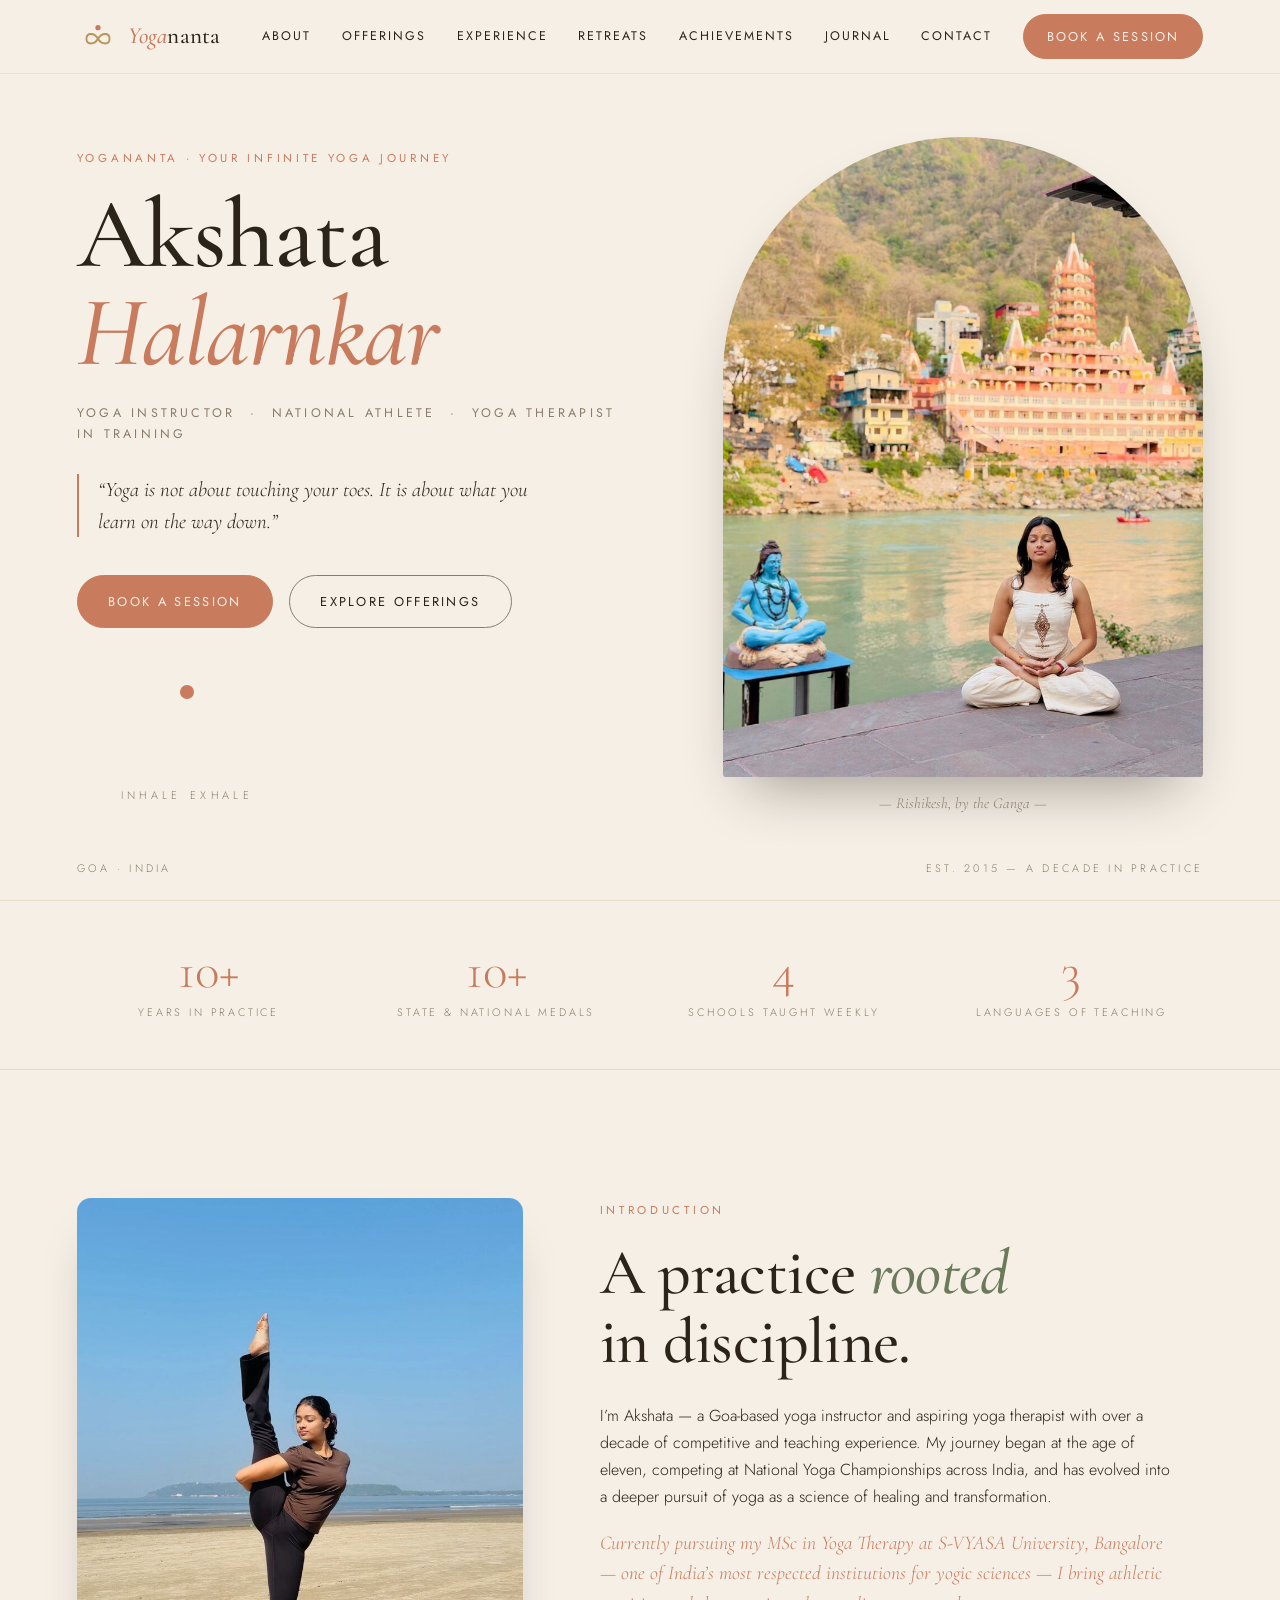
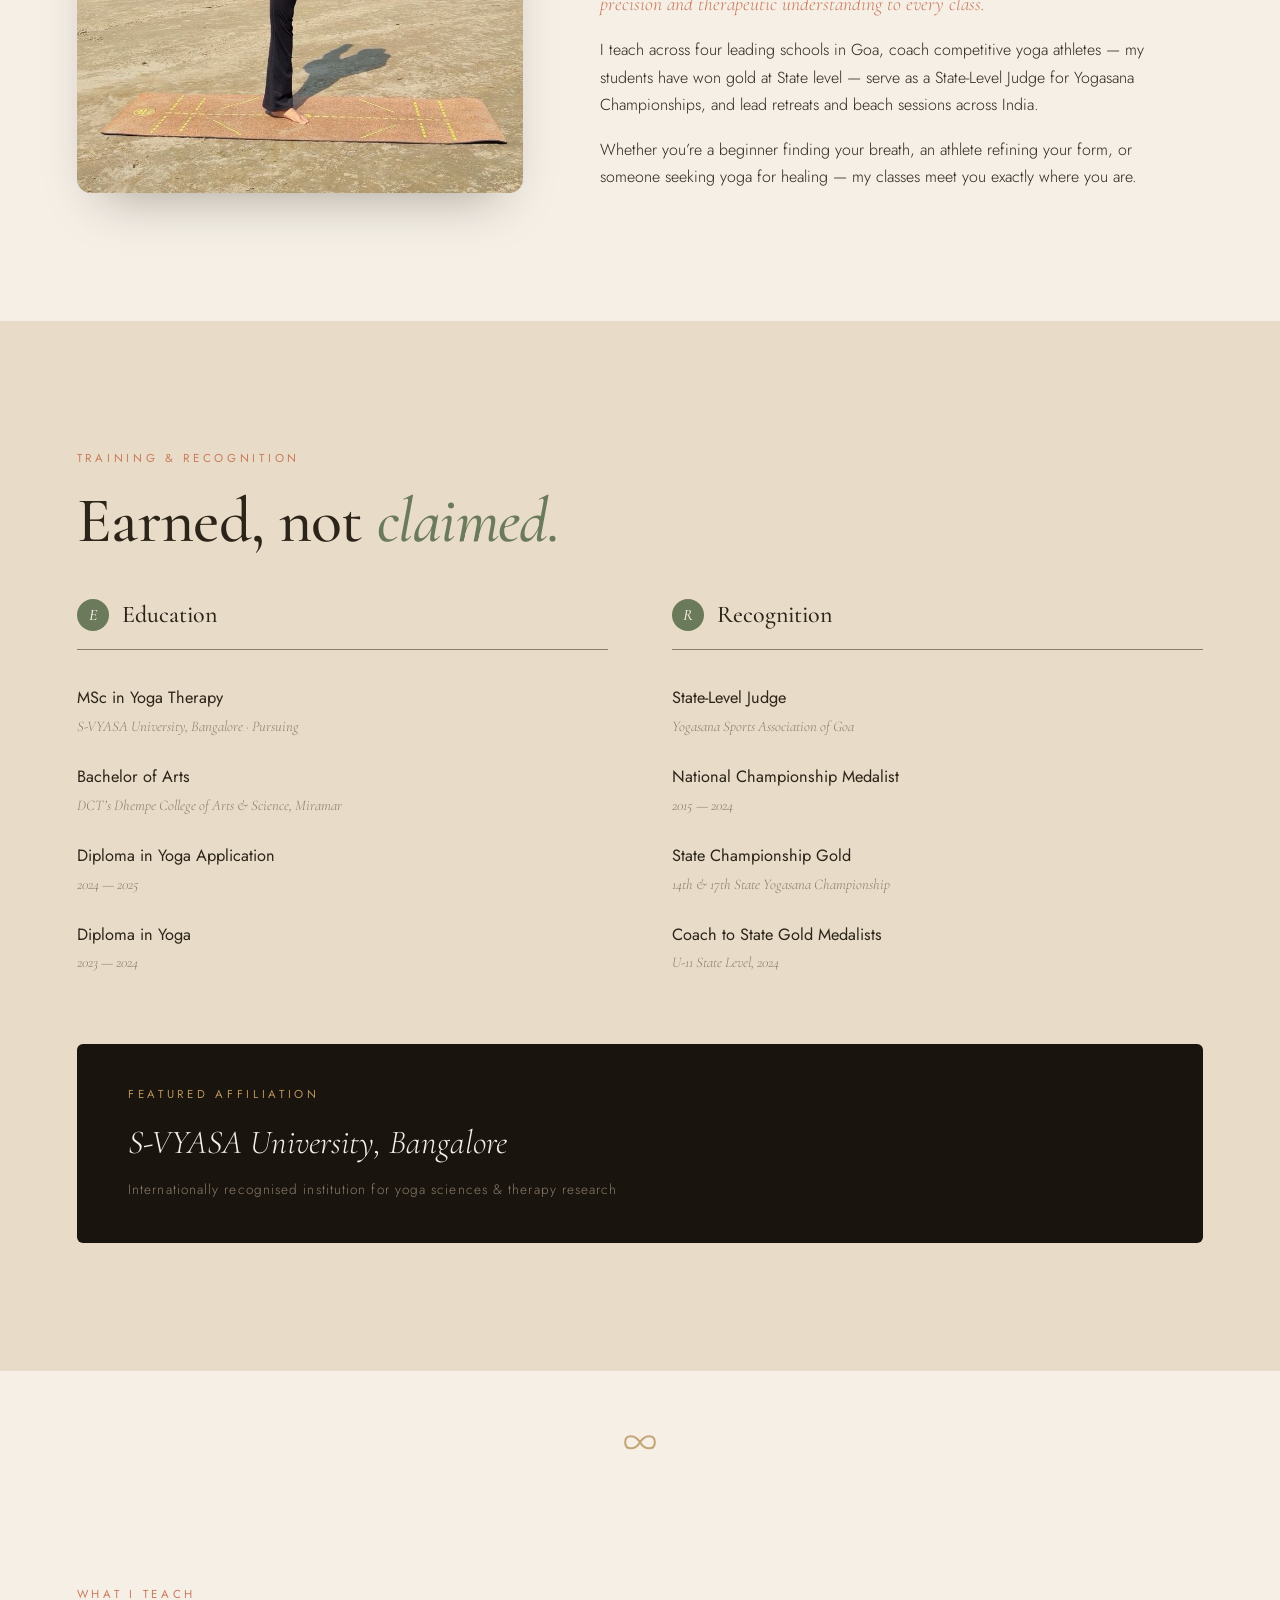
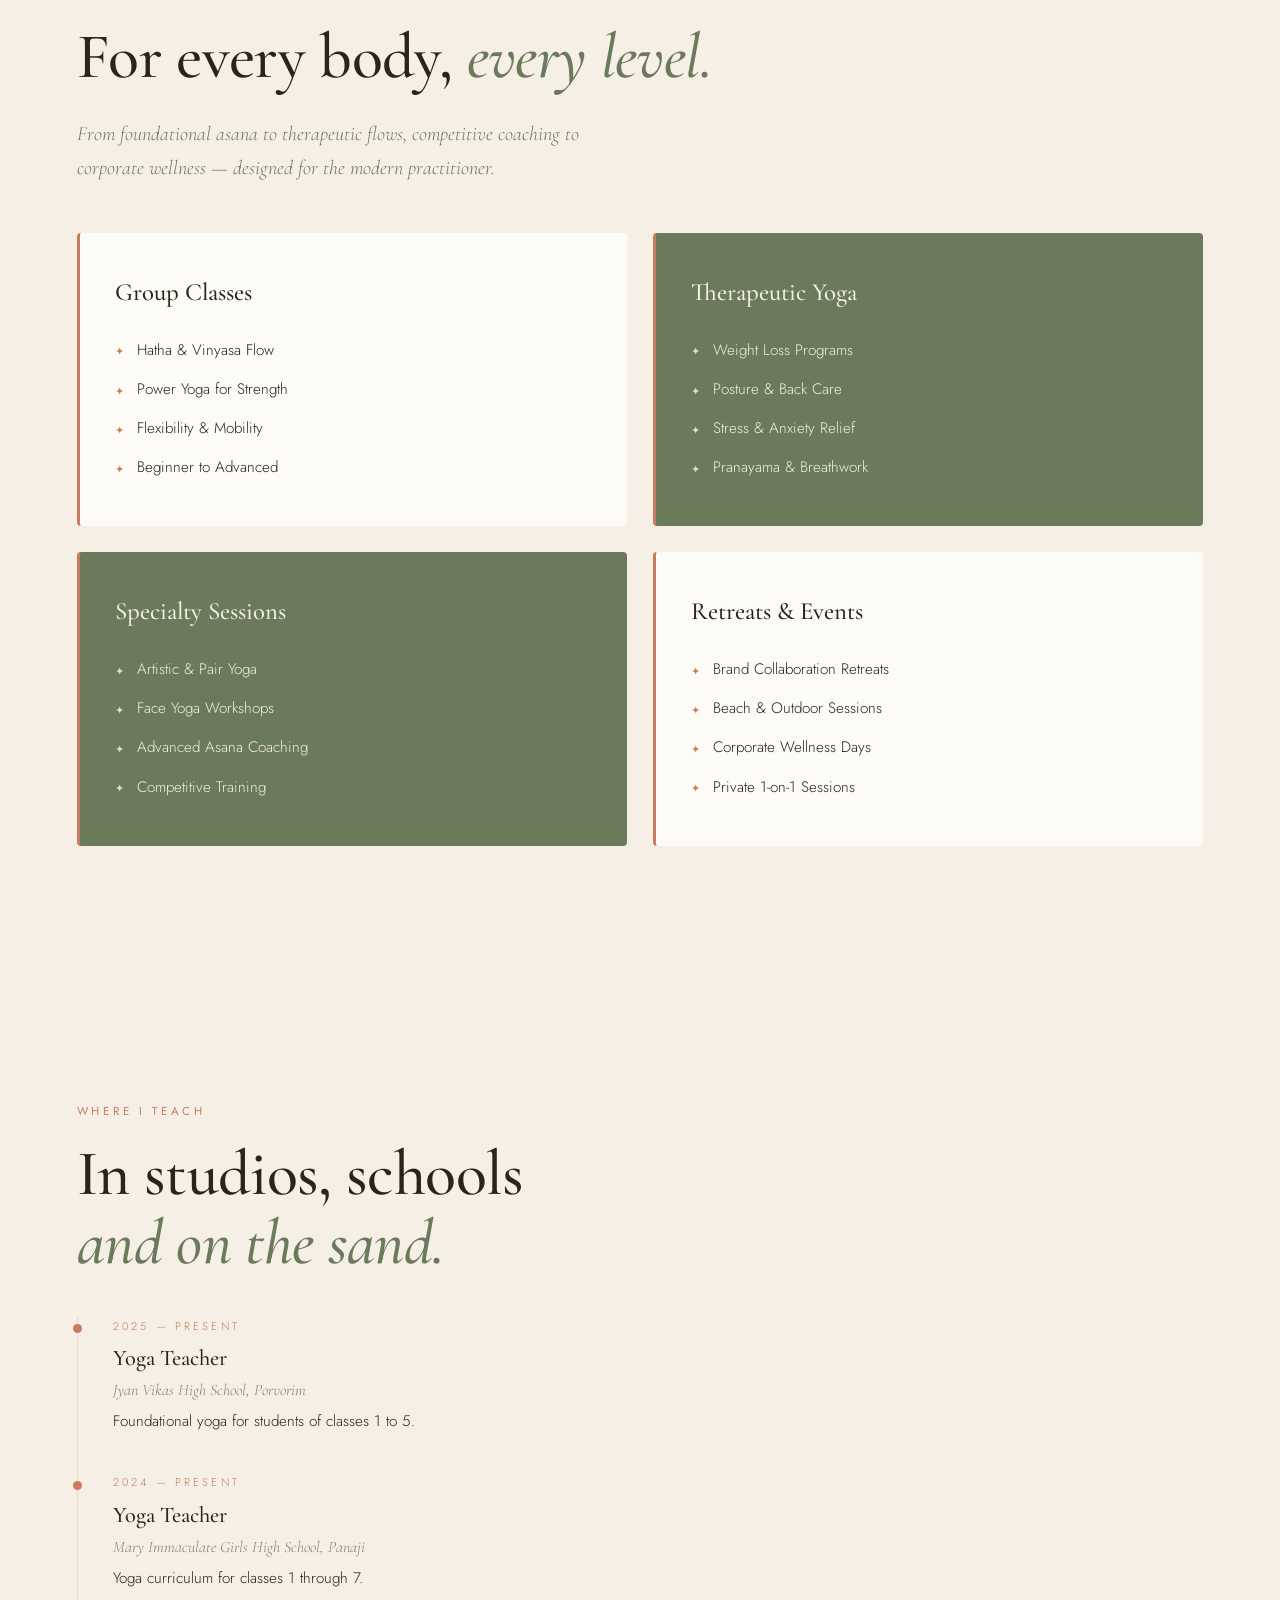
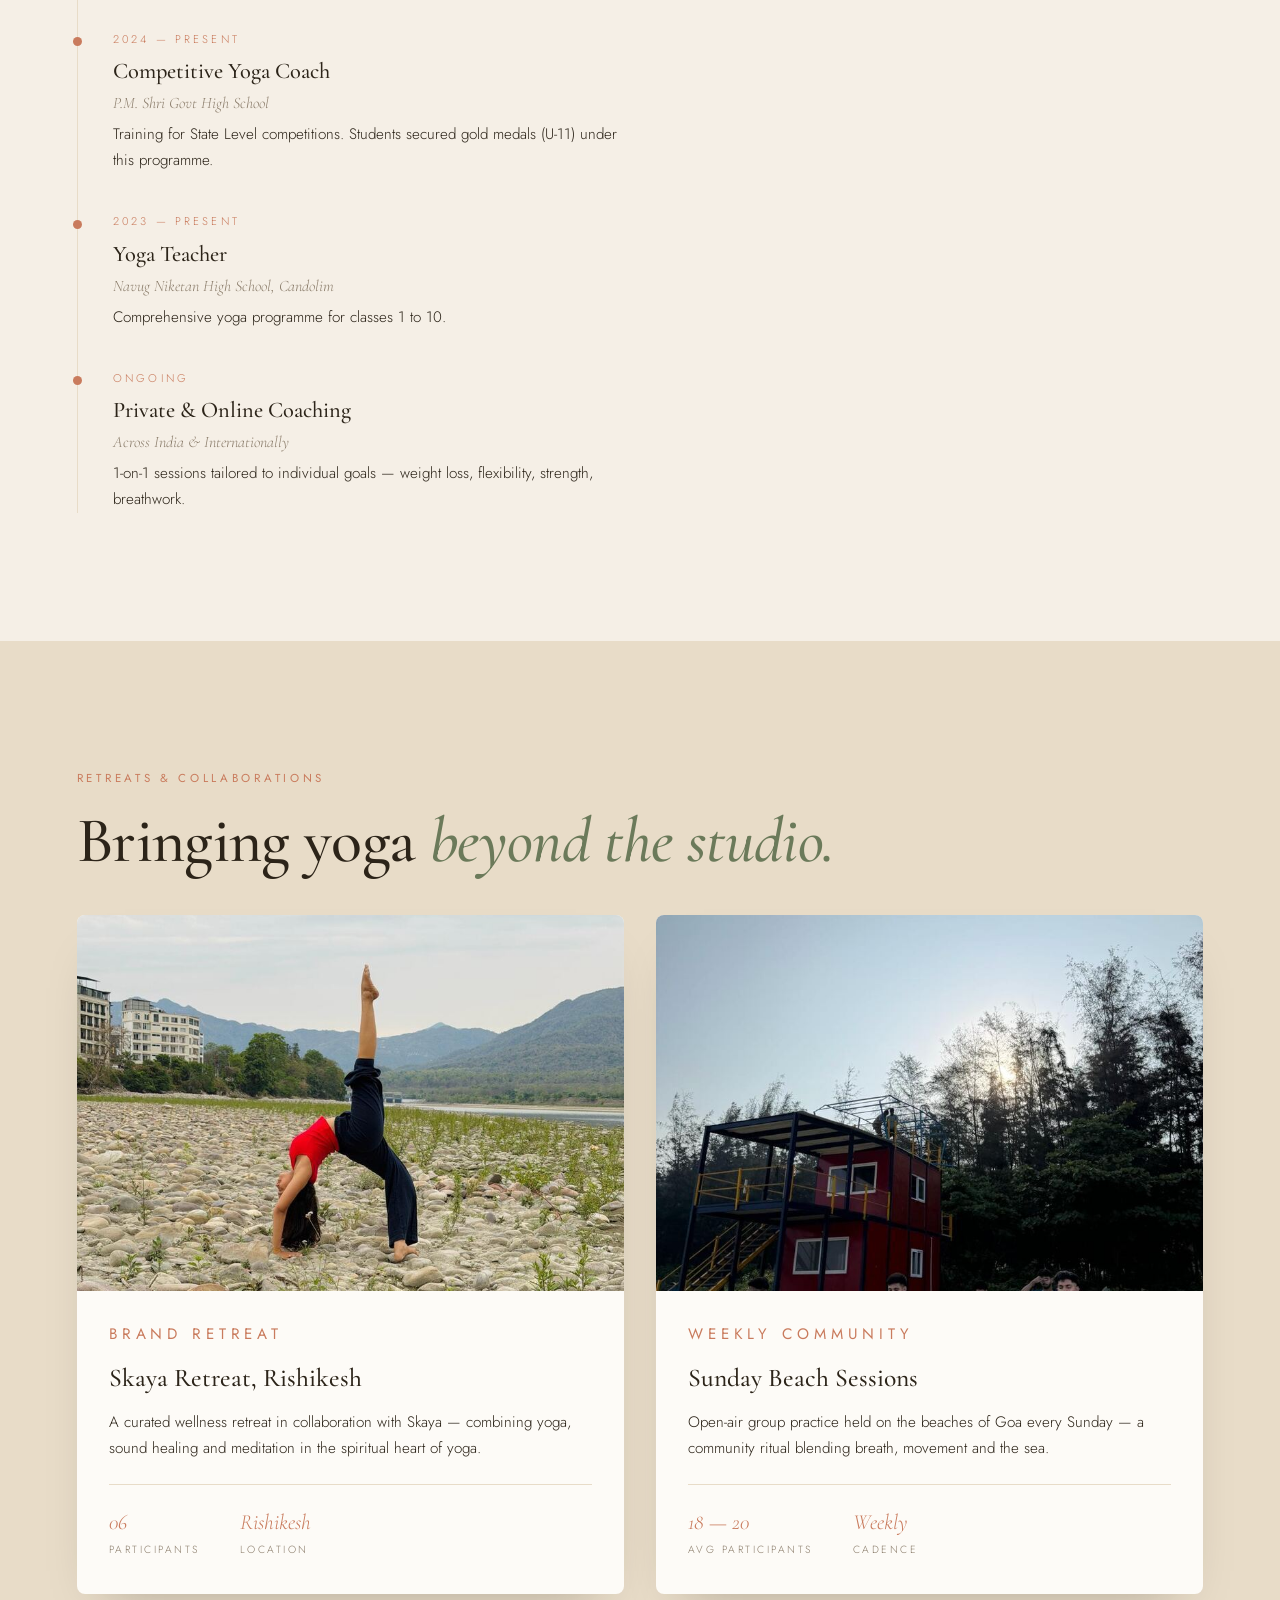
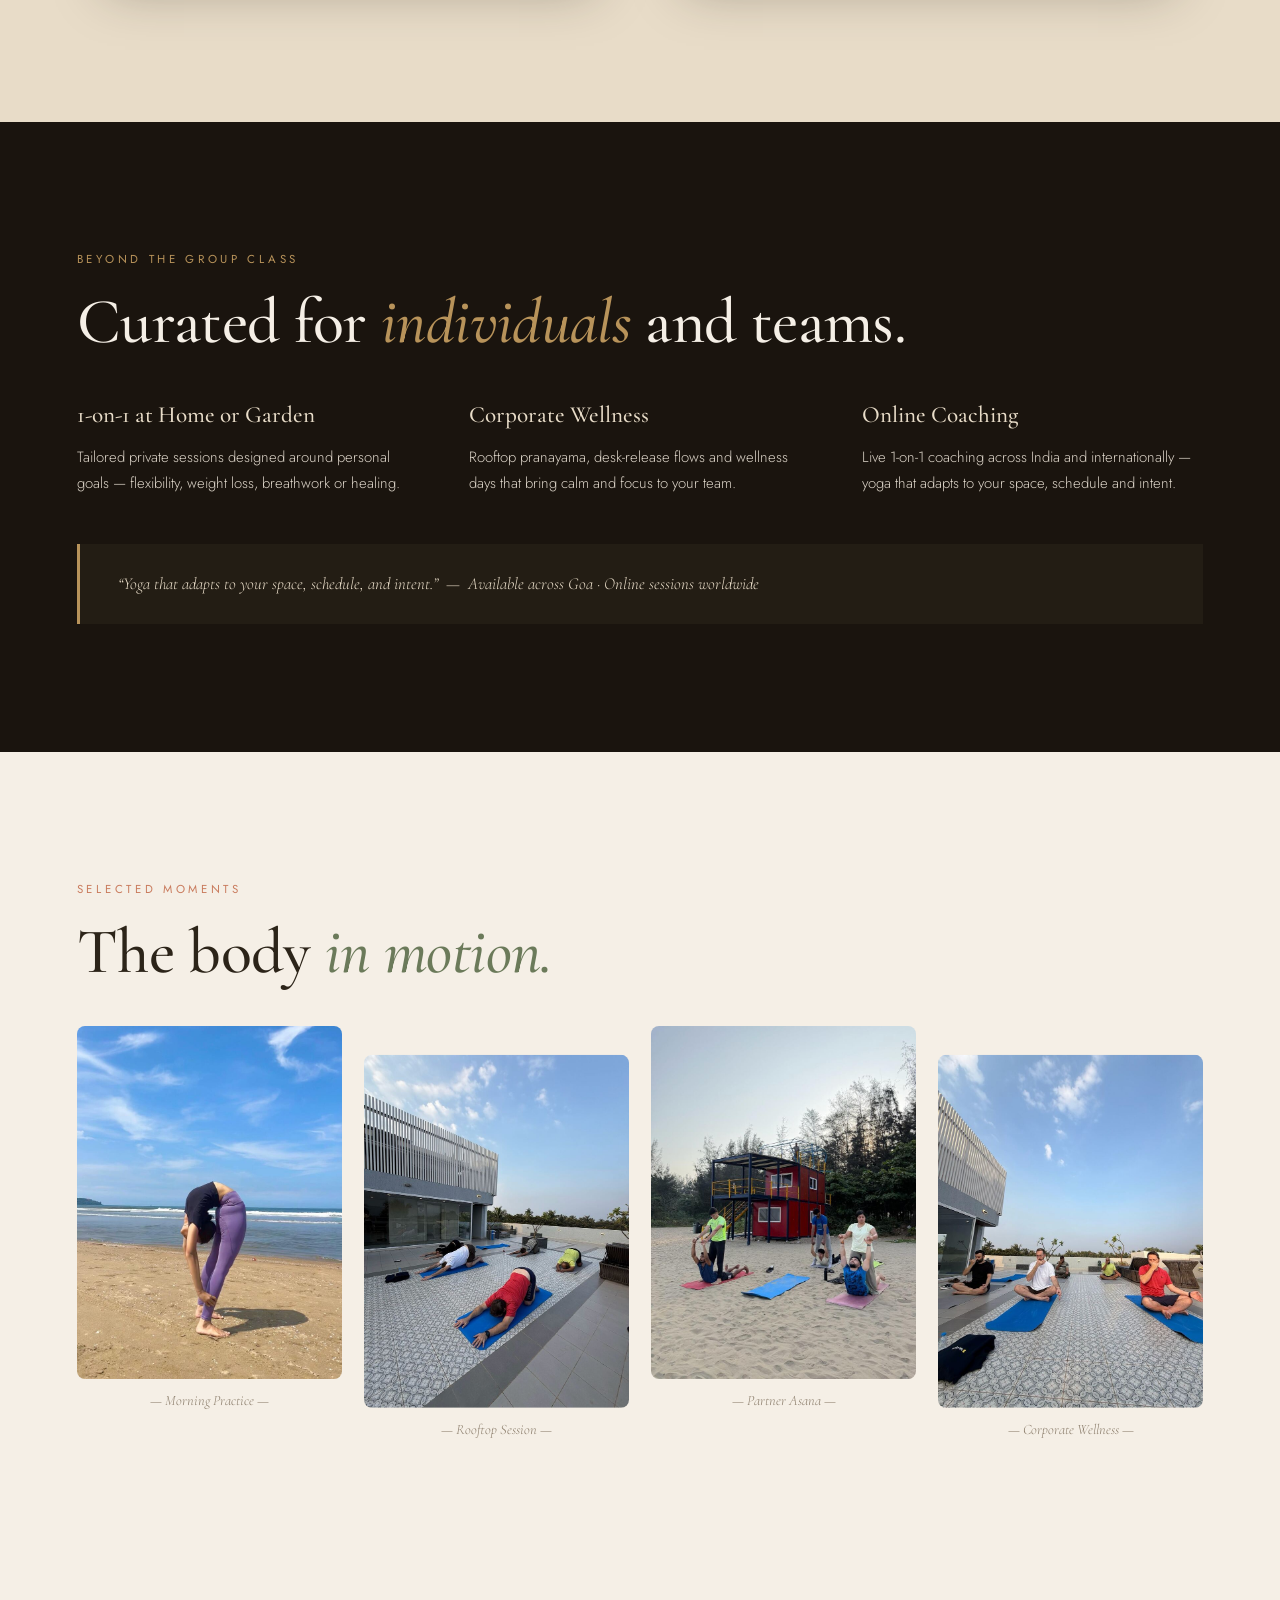
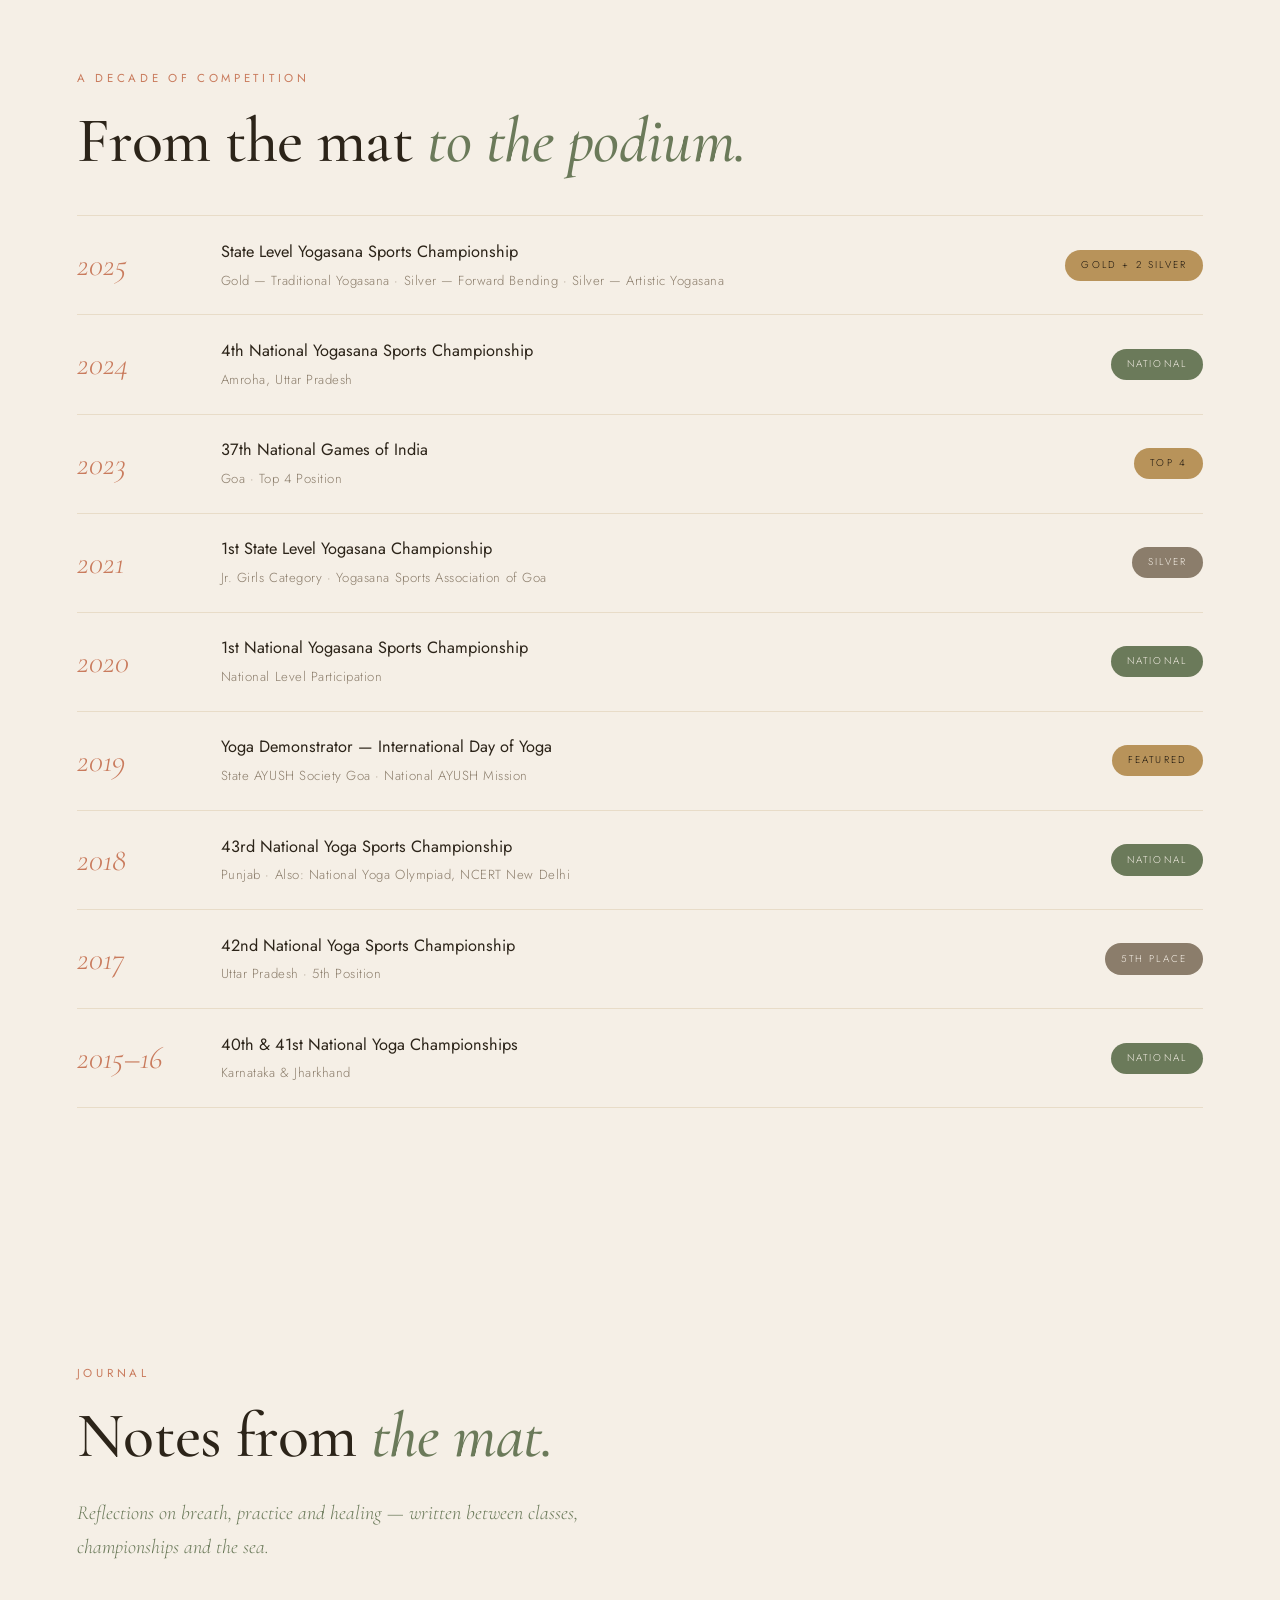
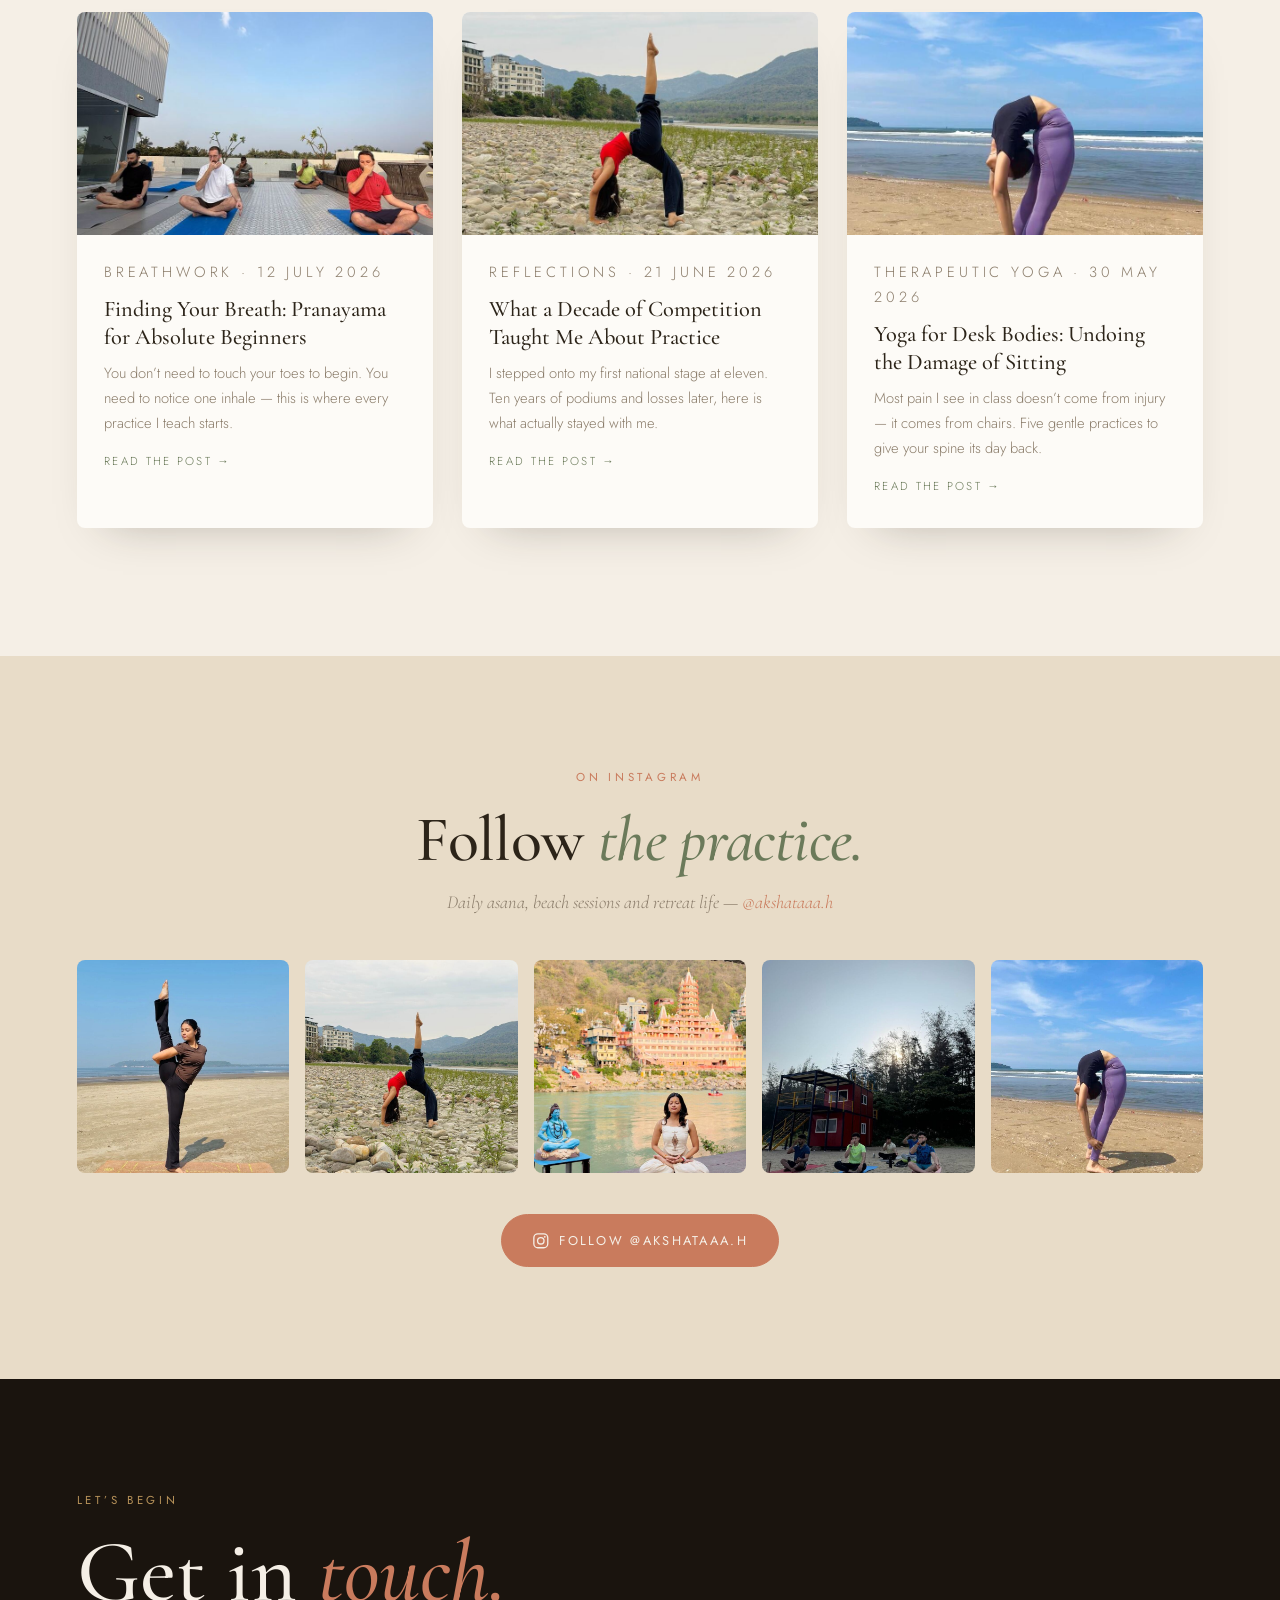
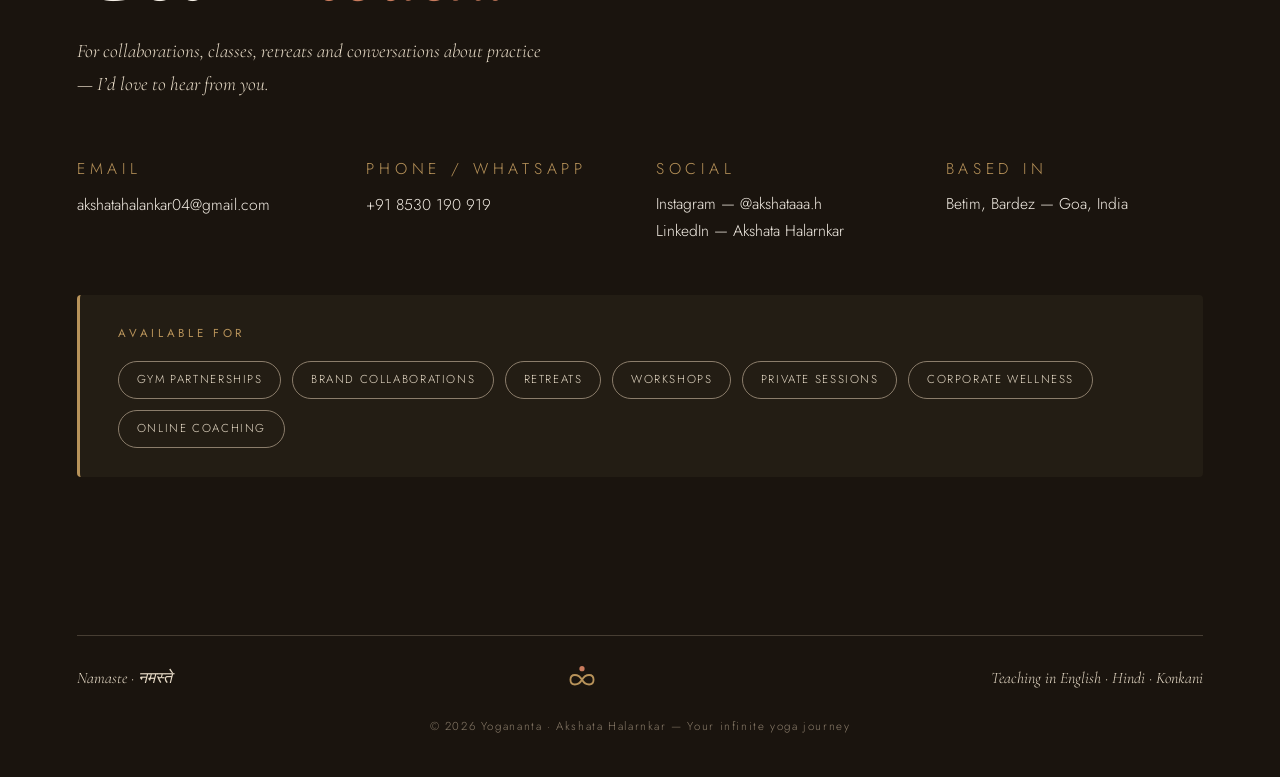
==== index.html @ 9f10f960 "Add Instagram follow section and LinkedIn link Photo-tile Instagram strip with follow CTA before the" ====
<!DOCTYPE html>
<html lang="en">
<head>
  <meta charset="UTF-8">
  <meta name="viewport" content="width=device-width, initial-scale=1.0">
  <title>Yogananta — Akshata Halarnkar · Yoga &amp; Wellness, Goa</title>
  <meta name="description" content="Yogananta — yoga & wellness with Akshata Halarnkar. Goa-based yoga instructor, national athlete and yoga therapist in training. Group classes, therapeutic yoga, retreats, private & corporate sessions.">
  <link rel="preconnect" href="https://fonts.googleapis.com">
  <link rel="preconnect" href="https://fonts.gstatic.com" crossorigin>
  <link href="https://fonts.googleapis.com/css2?family=Cormorant+Garamond:ital,wght@0,400;0,500;0,600;1,400;1,500;1,600&family=Jost:wght@200;300;400;500&display=swap" rel="stylesheet">
  <link rel="stylesheet" href="css/style.css?v=3">
  <link rel="icon" href="data:image/svg+xml,%3Csvg xmlns='http://www.w3.org/2000/svg' viewBox='0 0 80 52'%3E%3Ccircle cx='40' cy='9' r='5' fill='%23C97B5D'/%3E%3Cpath d='M40 30 C33 18 18 18 18 30 C18 42 33 42 40 30 C47 18 62 18 62 30 C62 42 47 42 40 30 Z' fill='none' stroke='%23B8935A' stroke-width='4'/%3E%3C/svg%3E">
</head>
<body>

  <!-- ═══════════ NAV ═══════════ -->
  <header class="nav" id="top">
    <a class="nav__logo" href="#top" aria-label="Yogananta home">
      <svg class="logo-mark" viewBox="0 0 80 52" aria-hidden="true">
        <circle cx="40" cy="9" r="5" fill="var(--terracotta)"/>
        <path d="M40 30 C33 18 18 18 18 30 C18 42 33 42 40 30 C47 18 62 18 62 30 C62 42 47 42 40 30 Z"
              fill="none" stroke="var(--gold)" stroke-width="3.5" stroke-linecap="round"/>
      </svg>
      <span class="nav__wordmark"><em>Yoga</em>nanta</span>
    </a>
    <nav class="nav__links" id="navLinks" aria-label="Primary">
      <a href="#about">About</a>
      <a href="#offerings">Offerings</a>
      <a href="#experience">Experience</a>
      <a href="#retreats">Retreats</a>
      <a href="#championships">Achievements</a>
      <a href="#journal">Journal</a>
      <a href="#contact">Contact</a>
      <a class="btn btn--solid nav__cta" href="https://wa.me/918530190919?text=Namaste%20Akshata%2C%20I%27d%20like%20to%20book%20a%20yoga%20session."
         target="_blank" rel="noopener">Book a session</a>
    </nav>
    <button class="nav__toggle" id="navToggle" aria-label="Open menu" aria-expanded="false" aria-controls="navLinks">
      <span></span><span></span>
    </button>
  </header>

  <main>

  <!-- ═══════════ HERO ═══════════ -->
  <section class="hero">
    <div class="hero__text">
      <p class="eyebrow">Yogananta · Your infinite yoga journey</p>
      <h1 class="hero__title">Akshata<br><em>Halarnkar</em></h1>
      <p class="hero__roles">Yoga Instructor &nbsp;·&nbsp; National Athlete &nbsp;·&nbsp; Yoga Therapist in Training</p>
      <blockquote class="hero__quote">
        “Yoga is not about touching your toes. It is about what you learn on the way down.”
      </blockquote>
      <div class="hero__actions">
        <a class="btn btn--solid" href="https://wa.me/918530190919?text=Namaste%20Akshata%2C%20I%27d%20like%20to%20book%20a%20yoga%20session." target="_blank" rel="noopener">Book a session</a>
        <a class="btn btn--ghost" href="#offerings">Explore offerings</a>
      </div>

      <div class="breath" aria-hidden="true">
        <svg class="breath__loop" viewBox="0 0 220 96">
          <circle cx="110" cy="16" r="7" fill="var(--terracotta)"/>
          <path class="breath__path" d="M110 58 C92 26 22 26 22 58 C22 90 92 90 110 58 C128 26 198 26 198 58 C198 90 128 90 110 58 Z"
                fill="none" stroke="var(--gold)" stroke-width="2.5" stroke-linecap="round"/>
        </svg>
        <p class="breath__cue"><span class="breath__in">inhale</span><span class="breath__out">exhale</span></p>
      </div>
    </div>

    <figure class="hero__figure">
      <img src="assets/hero-rishikesh.jpg" alt="Akshata meditating by the Ganga in Rishikesh" fetchpriority="high">
      <figcaption class="hero__caption">— Rishikesh, by the Ganga —</figcaption>
    </figure>

    <p class="hero__meta hero__meta--left">Goa · India</p>
    <p class="hero__meta hero__meta--right">Est. 2015 — a decade in practice</p>
  </section>

  <!-- ═══════════ STATS ═══════════ -->
  <section class="stats reveal">
    <div class="stat"><span class="stat__num">10+</span><span class="stat__label">Years in practice</span></div>
    <div class="stat"><span class="stat__num">10+</span><span class="stat__label">State &amp; national medals</span></div>
    <div class="stat"><span class="stat__num">4</span><span class="stat__label">Schools taught weekly</span></div>
    <div class="stat"><span class="stat__num">3</span><span class="stat__label">Languages of teaching</span></div>
  </section>

  <!-- ═══════════ ABOUT ═══════════ -->
  <section class="section about" id="about">
    <figure class="about__figure reveal">
      <img src="assets/akshata-athletic.jpg" alt="Akshata holding a standing split on the beach" loading="lazy">
    </figure>
    <div class="about__text">
      <p class="eyebrow reveal">Introduction</p>
      <h2 class="headline reveal">A practice <em>rooted</em><br>in discipline.</h2>
      <p class="reveal">I’m Akshata — a Goa-based yoga instructor and aspiring yoga therapist with over a decade of competitive and teaching experience. My journey began at the age of eleven, competing at National Yoga Championships across India, and has evolved into a deeper pursuit of yoga as a science of healing and transformation.</p>
      <p class="about__accent reveal">Currently pursuing my MSc in Yoga Therapy at S-VYASA University, Bangalore — one of India’s most respected institutions for yogic sciences — I bring athletic precision and therapeutic understanding to every class.</p>
      <p class="reveal">I teach across four leading schools in Goa, coach competitive yoga athletes — my students have won gold at State level — serve as a State-Level Judge for Yogasana Championships, and lead retreats and beach sessions across India.</p>
      <p class="reveal">Whether you’re a beginner finding your breath, an athlete refining your form, or someone seeking yoga for healing — my classes meet you exactly where you are.</p>
    </div>
  </section>

  <!-- ═══════════ CREDENTIALS ═══════════ -->
  <section class="section credentials" id="credentials">
    <p class="eyebrow reveal">Training &amp; recognition</p>
    <h2 class="headline reveal">Earned, not <em>claimed.</em></h2>
    <div class="credentials__cols">
      <div class="cred-col reveal">
        <h3 class="cred-col__title"><span class="cred-col__badge">E</span>Education</h3>
        <ul>
          <li><strong>MSc in Yoga Therapy</strong><span>S-VYASA University, Bangalore · Pursuing</span></li>
          <li><strong>Bachelor of Arts</strong><span>DCT’s Dhempe College of Arts &amp; Science, Miramar</span></li>
          <li><strong>Diploma in Yoga Application</strong><span>2024 — 2025</span></li>
          <li><strong>Diploma in Yoga</strong><span>2023 — 2024</span></li>
        </ul>
      </div>
      <div class="cred-col reveal">
        <h3 class="cred-col__title"><span class="cred-col__badge">R</span>Recognition</h3>
        <ul>
          <li><strong>State-Level Judge</strong><span>Yogasana Sports Association of Goa</span></li>
          <li><strong>National Championship Medalist</strong><span>2015 — 2024</span></li>
          <li><strong>State Championship Gold</strong><span>14th &amp; 17th State Yogasana Championship</span></li>
          <li><strong>Coach to State Gold Medalists</strong><span>U-11 State Level, 2024</span></li>
        </ul>
      </div>
    </div>
    <div class="affiliation reveal">
      <p class="eyebrow eyebrow--light">Featured affiliation</p>
      <p class="affiliation__name">S-VYASA University, Bangalore</p>
      <p class="affiliation__note">Internationally recognised institution for yoga sciences &amp; therapy research</p>
    </div>
  </section>

  <div class="divider" aria-hidden="true">
    <svg viewBox="0 0 80 52"><path d="M40 30 C33 18 18 18 18 30 C18 42 33 42 40 30 C47 18 62 18 62 30 C62 42 47 42 40 30 Z" fill="none" stroke="var(--gold)" stroke-width="3"/></svg>
  </div>

  <!-- ═══════════ OFFERINGS ═══════════ -->
  <section class="section offerings" id="offerings">
    <p class="eyebrow reveal">What I teach</p>
    <h2 class="headline reveal">For every body, <em>every level.</em></h2>
    <p class="section__lede reveal">From foundational asana to therapeutic flows, competitive coaching to corporate wellness — designed for the modern practitioner.</p>
    <div class="offerings__grid">
      <article class="offer-card reveal">
        <h3>Group Classes</h3>
        <ul>
          <li>Hatha &amp; Vinyasa Flow</li>
          <li>Power Yoga for Strength</li>
          <li>Flexibility &amp; Mobility</li>
          <li>Beginner to Advanced</li>
        </ul>
      </article>
      <article class="offer-card offer-card--moss reveal">
        <h3>Therapeutic Yoga</h3>
        <ul>
          <li>Weight Loss Programs</li>
          <li>Posture &amp; Back Care</li>
          <li>Stress &amp; Anxiety Relief</li>
          <li>Pranayama &amp; Breathwork</li>
        </ul>
      </article>
      <article class="offer-card offer-card--moss reveal">
        <h3>Specialty Sessions</h3>
        <ul>
          <li>Artistic &amp; Pair Yoga</li>
          <li>Face Yoga Workshops</li>
          <li>Advanced Asana Coaching</li>
          <li>Competitive Training</li>
        </ul>
      </article>
      <article class="offer-card reveal">
        <h3>Retreats &amp; Events</h3>
        <ul>
          <li>Brand Collaboration Retreats</li>
          <li>Beach &amp; Outdoor Sessions</li>
          <li>Corporate Wellness Days</li>
          <li>Private 1-on-1 Sessions</li>
        </ul>
      </article>
    </div>
  </section>

  <!-- ═══════════ EXPERIENCE ═══════════ -->
  <section class="section experience" id="experience">
    <p class="eyebrow reveal">Where I teach</p>
    <h2 class="headline reveal">In studios, schools<br><em>and on the sand.</em></h2>
    <ol class="timeline">
      <li class="timeline__item reveal">
        <p class="timeline__period">2025 — Present</p>
        <h3>Yoga Teacher</h3>
        <p class="timeline__place">Jyan Vikas High School, Porvorim</p>
        <p class="timeline__desc">Foundational yoga for students of classes 1 to 5.</p>
      </li>
      <li class="timeline__item reveal">
        <p class="timeline__period">2024 — Present</p>
        <h3>Yoga Teacher</h3>
        <p class="timeline__place">Mary Immaculate Girls High School, Panaji</p>
        <p class="timeline__desc">Yoga curriculum for classes 1 through 7.</p>
      </li>
      <li class="timeline__item reveal">
        <p class="timeline__period">2024 — Present</p>
        <h3>Competitive Yoga Coach</h3>
        <p class="timeline__place">P.M. Shri Govt High School</p>
        <p class="timeline__desc">Training for State Level competitions. Students secured gold medals (U-11) under this programme.</p>
      </li>
      <li class="timeline__item reveal">
        <p class="timeline__period">2023 — Present</p>
        <h3>Yoga Teacher</h3>
        <p class="timeline__place">Navug Niketan High School, Candolim</p>
        <p class="timeline__desc">Comprehensive yoga programme for classes 1 to 10.</p>
      </li>
      <li class="timeline__item reveal">
        <p class="timeline__period">Ongoing</p>
        <h3>Private &amp; Online Coaching</h3>
        <p class="timeline__place">Across India &amp; Internationally</p>
        <p class="timeline__desc">1-on-1 sessions tailored to individual goals — weight loss, flexibility, strength, breathwork.</p>
      </li>
    </ol>
  </section>

  <!-- ═══════════ RETREATS / SIGNATURE WORK ═══════════ -->
  <section class="section retreats" id="retreats">
    <p class="eyebrow reveal">Retreats &amp; collaborations</p>
    <h2 class="headline reveal">Bringing yoga <em>beyond the studio.</em></h2>
    <div class="retreats__grid">
      <article class="retreat-card reveal">
        <figure><img src="assets/wheel-pose.jpg" alt="Wheel pose on the banks of the Ganga, Rishikesh" loading="lazy"></figure>
        <div class="retreat-card__body">
          <p class="eyebrow">Brand retreat</p>
          <h3>Skaya Retreat, Rishikesh</h3>
          <p>A curated wellness retreat in collaboration with Skaya — combining yoga, sound healing and meditation in the spiritual heart of yoga.</p>
          <dl class="retreat-card__stats">
            <div><dt>06</dt><dd>Participants</dd></div>
            <div><dt>Rishikesh</dt><dd>Location</dd></div>
          </dl>
        </div>
      </article>
      <article class="retreat-card reveal">
        <figure><img src="assets/beach-session.jpg" alt="Sunday beach pranayama session in Goa" loading="lazy"></figure>
        <div class="retreat-card__body">
          <p class="eyebrow">Weekly community</p>
          <h3>Sunday Beach Sessions</h3>
          <p>Open-air group practice held on the beaches of Goa every Sunday — a community ritual blending breath, movement and the sea.</p>
          <dl class="retreat-card__stats">
            <div><dt>18 — 20</dt><dd>Avg participants</dd></div>
            <div><dt>Weekly</dt><dd>Cadence</dd></div>
          </dl>
        </div>
      </article>
    </div>
  </section>

  <!-- ═══════════ PRIVATE & CORPORATE ═══════════ -->
  <section class="section private">
    <p class="eyebrow eyebrow--light reveal">Beyond the group class</p>
    <h2 class="headline headline--light reveal">Curated for <em>individuals</em> and teams.</h2>
    <div class="private__grid">
      <div class="private__item reveal">
        <h3>1-on-1 at Home or Garden</h3>
        <p>Tailored private sessions designed around personal goals — flexibility, weight loss, breathwork or healing.</p>
      </div>
      <div class="private__item reveal">
        <h3>Corporate Wellness</h3>
        <p>Rooftop pranayama, desk-release flows and wellness days that bring calm and focus to your team.</p>
      </div>
      <div class="private__item reveal">
        <h3>Online Coaching</h3>
        <p>Live 1-on-1 coaching across India and internationally — yoga that adapts to your space, schedule and intent.</p>
      </div>
    </div>
    <p class="private__note reveal">“Yoga that adapts to your space, schedule, and intent.” &nbsp;—&nbsp; Available across Goa · Online sessions worldwide</p>
  </section>

  <!-- ═══════════ GALLERY ═══════════ -->
  <section class="section gallery" id="gallery">
    <p class="eyebrow reveal">Selected moments</p>
    <h2 class="headline reveal">The body <em>in motion.</em></h2>
    <div class="gallery__grid">
      <figure class="reveal"><img src="assets/forward-fold.jpg" alt="Standing forward fold on the beach" loading="lazy"><figcaption>— Morning Practice —</figcaption></figure>
      <figure class="reveal"><img src="assets/rooftop-restore.jpg" alt="Restorative child's pose during a rooftop session" loading="lazy"><figcaption>— Rooftop Session —</figcaption></figure>
      <figure class="reveal"><img src="assets/beach-partner.jpg" alt="Partner asana practice on the beach" loading="lazy"><figcaption>— Partner Asana —</figcaption></figure>
      <figure class="reveal"><img src="assets/rooftop-pranayama.jpg" alt="Group pranayama on a rooftop" loading="lazy"><figcaption>— Corporate Wellness —</figcaption></figure>
    </div>
  </section>

  <!-- ═══════════ CHAMPIONSHIPS ═══════════ -->
  <section class="section championships" id="championships">
    <p class="eyebrow reveal">A decade of competition</p>
    <h2 class="headline reveal">From the mat <em>to the podium.</em></h2>
    <ol class="ledger">
      <li class="ledger__row reveal">
        <span class="ledger__year">2025</span>
        <span class="ledger__event"><strong>State Level Yogasana Sports Championship</strong><span>Gold — Traditional Yogasana · Silver — Forward Bending · Silver — Artistic Yogasana</span></span>
        <span class="chip chip--gold">Gold + 2 Silver</span>
      </li>
      <li class="ledger__row reveal">
        <span class="ledger__year">2024</span>
        <span class="ledger__event"><strong>4th National Yogasana Sports Championship</strong><span>Amroha, Uttar Pradesh</span></span>
        <span class="chip">National</span>
      </li>
      <li class="ledger__row reveal">
        <span class="ledger__year">2023</span>
        <span class="ledger__event"><strong>37th National Games of India</strong><span>Goa · Top 4 Position</span></span>
        <span class="chip chip--gold">Top 4</span>
      </li>
      <li class="ledger__row reveal">
        <span class="ledger__year">2021</span>
        <span class="ledger__event"><strong>1st State Level Yogasana Championship</strong><span>Jr. Girls Category · Yogasana Sports Association of Goa</span></span>
        <span class="chip chip--silver">Silver</span>
      </li>
      <li class="ledger__row reveal">
        <span class="ledger__year">2020</span>
        <span class="ledger__event"><strong>1st National Yogasana Sports Championship</strong><span>National Level Participation</span></span>
        <span class="chip">National</span>
      </li>
      <li class="ledger__row reveal">
        <span class="ledger__year">2019</span>
        <span class="ledger__event"><strong>Yoga Demonstrator — International Day of Yoga</strong><span>State AYUSH Society Goa · National AYUSH Mission</span></span>
        <span class="chip chip--gold">Featured</span>
      </li>
      <li class="ledger__row reveal">
        <span class="ledger__year">2018</span>
        <span class="ledger__event"><strong>43rd National Yoga Sports Championship</strong><span>Punjab · Also: National Yoga Olympiad, NCERT New Delhi</span></span>
        <span class="chip">National</span>
      </li>
      <li class="ledger__row reveal">
        <span class="ledger__year">2017</span>
        <span class="ledger__event"><strong>42nd National Yoga Sports Championship</strong><span>Uttar Pradesh · 5th Position</span></span>
        <span class="chip chip--silver">5th Place</span>
      </li>
      <li class="ledger__row reveal">
        <span class="ledger__year">2015–16</span>
        <span class="ledger__event"><strong>40th &amp; 41st National Yoga Championships</strong><span>Karnataka &amp; Jharkhand</span></span>
        <span class="chip">National</span>
      </li>
    </ol>
  </section>

  <!-- ═══════════ JOURNAL ═══════════ -->
  <section class="section journal" id="journal">
    <p class="eyebrow reveal">Journal</p>
    <h2 class="headline reveal">Notes from <em>the mat.</em></h2>
    <p class="section__lede reveal">Reflections on breath, practice and healing — written between classes, championships and the sea.</p>
    <div class="journal__grid">
      <a class="post-card reveal" href="blog/finding-your-breath.html">
        <figure><img src="assets/rooftop-pranayama.jpg" alt="Group pranayama practice on a rooftop" loading="lazy"></figure>
        <div class="post-card__body">
          <p class="post-card__meta">Breathwork · 12 July 2026</p>
          <h3>Finding Your Breath: Pranayama for Absolute Beginners</h3>
          <p>You don’t need to touch your toes to begin. You need to notice one inhale — this is where every practice I teach starts.</p>
          <span class="post-card__more">Read the post →</span>
        </div>
      </a>
      <a class="post-card reveal" href="blog/decade-of-competition.html">
        <figure><img src="assets/wheel-pose.jpg" alt="Wheel pose on the banks of the Ganga" loading="lazy"></figure>
        <div class="post-card__body">
          <p class="post-card__meta">Reflections · 21 June 2026</p>
          <h3>What a Decade of Competition Taught Me About Practice</h3>
          <p>I stepped onto my first national stage at eleven. Ten years of podiums and losses later, here is what actually stayed with me.</p>
          <span class="post-card__more">Read the post →</span>
        </div>
      </a>
      <a class="post-card reveal" href="blog/yoga-for-desk-bodies.html">
        <figure><img src="assets/forward-fold.jpg" alt="Standing forward fold on the beach" loading="lazy"></figure>
        <div class="post-card__body">
          <p class="post-card__meta">Therapeutic Yoga · 30 May 2026</p>
          <h3>Yoga for Desk Bodies: Undoing the Damage of Sitting</h3>
          <p>Most pain I see in class doesn’t come from injury — it comes from chairs. Five gentle practices to give your spine its day back.</p>
          <span class="post-card__more">Read the post →</span>
        </div>
      </a>
    </div>
  </section>

  <!-- ═══════════ INSTAGRAM ═══════════ -->
  <section class="insta" id="instagram">
    <div class="insta__head reveal">
      <p class="eyebrow">On Instagram</p>
      <h2 class="headline">Follow <em>the practice.</em></h2>
      <p class="insta__handle-line">Daily asana, beach sessions and retreat life —
        <a href="https://www.instagram.com/akshataaa.h/" target="_blank" rel="noopener">@akshataaa.h</a>
      </p>
    </div>
    <div class="insta__grid reveal">
      <a href="https://www.instagram.com/akshataaa.h/" target="_blank" rel="noopener" aria-label="Akshata on Instagram"><img src="assets/akshata-athletic.jpg" alt="Standing split on the beach" loading="lazy"></a>
      <a href="https://www.instagram.com/akshataaa.h/" target="_blank" rel="noopener" aria-label="Akshata on Instagram"><img src="assets/wheel-pose.jpg" alt="Wheel pose by the Ganga" loading="lazy"></a>
      <a href="https://www.instagram.com/akshataaa.h/" target="_blank" rel="noopener" aria-label="Akshata on Instagram"><img src="assets/hero-rishikesh.jpg" alt="Meditation in Rishikesh" loading="lazy"></a>
      <a href="https://www.instagram.com/akshataaa.h/" target="_blank" rel="noopener" aria-label="Akshata on Instagram"><img src="assets/beach-session.jpg" alt="Sunday beach session in Goa" loading="lazy"></a>
      <a href="https://www.instagram.com/akshataaa.h/" target="_blank" rel="noopener" aria-label="Akshata on Instagram"><img src="assets/forward-fold.jpg" alt="Forward fold on the beach" loading="lazy"></a>
    </div>
    <div class="insta__cta reveal">
      <a class="btn btn--solid" href="https://www.instagram.com/akshataaa.h/" target="_blank" rel="noopener">
        <svg class="insta__icon" viewBox="0 0 24 24" aria-hidden="true"><rect x="2.5" y="2.5" width="19" height="19" rx="5.5" fill="none" stroke="currentColor" stroke-width="1.8"/><circle cx="12" cy="12" r="4.4" fill="none" stroke="currentColor" stroke-width="1.8"/><circle cx="17.4" cy="6.6" r="1.3" fill="currentColor"/></svg>
        Follow @akshataaa.h
      </a>
    </div>
  </section>

  <!-- ═══════════ CONTACT ═══════════ -->
  <footer class="contact" id="contact">
    <p class="eyebrow eyebrow--light reveal">Let’s begin</p>
    <h2 class="contact__title reveal">Get in <em>touch.</em></h2>
    <p class="contact__lede reveal">For collaborations, classes, retreats and conversations about practice — I’d love to hear from you.</p>

    <div class="contact__grid reveal">
      <div>
        <p class="contact__label">Email</p>
        <a href="mailto:akshatahalankar04@gmail.com">akshatahalankar04@gmail.com</a>
      </div>
      <div>
        <p class="contact__label">Phone / WhatsApp</p>
        <a href="https://wa.me/918530190919" target="_blank" rel="noopener">+91 8530 190 919</a>
      </div>
      <div>
        <p class="contact__label">Social</p>
        <p><a href="https://www.instagram.com/akshataaa.h/" target="_blank" rel="noopener">Instagram — @akshataaa.h</a></p>
        <p><a href="https://www.linkedin.com/in/akshata-halarnkar-1804bb400/" target="_blank" rel="noopener">LinkedIn — Akshata Halarnkar</a></p>
      </div>
      <div>
        <p class="contact__label">Based in</p>
        <p>Betim, Bardez — Goa, India</p>
      </div>
    </div>

    <div class="contact__available reveal">
      <p class="eyebrow eyebrow--light">Available for</p>
      <ul class="chips">
        <li>Gym Partnerships</li><li>Brand Collaborations</li><li>Retreats</li><li>Workshops</li>
        <li>Private Sessions</li><li>Corporate Wellness</li><li>Online Coaching</li>
      </ul>
    </div>

    <a class="btn btn--solid contact__cta reveal" href="https://wa.me/918530190919?text=Namaste%20Akshata%2C%20I%27d%20like%20to%20book%20a%20yoga%20session." target="_blank" rel="noopener">Message on WhatsApp</a>

    <div class="contact__foot">
      <p><em>Namaste</em> · नमस्ते</p>
      <svg class="logo-mark" viewBox="0 0 80 52" aria-hidden="true">
        <circle cx="40" cy="9" r="5" fill="var(--terracotta)"/>
        <path d="M40 30 C33 18 18 18 18 30 C18 42 33 42 40 30 C47 18 62 18 62 30 C62 42 47 42 40 30 Z" fill="none" stroke="var(--gold)" stroke-width="3.5"/>
      </svg>
      <p>Teaching in English · Hindi · Konkani</p>
    </div>
    <p class="contact__copyright">© 2026 Yogananta · Akshata Halarnkar — Your infinite yoga journey</p>
  </footer>

  </main>

  <script src="js/main.js"></script>
</body>
</html>
---- css/style.css ----
/* ═══════════════════════════════════════════════════════════
   YOGANANTA — brand tokens (from Yogananta Logo Sheet, 2026)
   ═══════════════════════════════════════════════════════════ */
:root {
  --terracotta: #C97B5D;
  --gold:       #B8935A;
  --moss:       #6B7A5A;
  --deep-ink:   #1A140E;
  --ink:        #2C2419;
  --cream:      #F5EFE6;
  --sand:       #E8DCC8;
  --warm-grey:  #8B7D6B;

  --font-display: "Cormorant Garamond", Georgia, serif;
  --font-body:    "Jost", "Helvetica Neue", sans-serif;

  --pad-x: clamp(1.25rem, 6vw, 6rem);
  --breath: 9s; /* one inhale–exhale cycle */
}

* { margin: 0; padding: 0; box-sizing: border-box; }

html { scroll-behavior: smooth; }

body {
  font-family: var(--font-body);
  font-weight: 300;
  color: var(--ink);
  background: var(--cream);
  line-height: 1.7;
  -webkit-font-smoothing: antialiased;
}

img { max-width: 100%; display: block; }

a { color: inherit; }

:focus-visible { outline: 2px solid var(--terracotta); outline-offset: 3px; }

/* ── shared type ─────────────────────────────────────────── */
.eyebrow {
  font-size: 0.72rem;
  font-weight: 400;
  letter-spacing: 0.32em;
  text-transform: uppercase;
  color: var(--terracotta);
  margin-bottom: 1.1rem;
}
.eyebrow--light { color: var(--gold); }

.headline {
  font-family: var(--font-display);
  font-weight: 500;
  font-size: clamp(2.4rem, 5.4vw, 4rem);
  line-height: 1.08;
  letter-spacing: -0.01em;
  margin-bottom: 1.6rem;
}
.headline em { font-style: italic; color: var(--moss); }
.headline--light { color: var(--cream); }
.headline--light em { color: var(--gold); }

.section {
  padding: clamp(4.5rem, 10vw, 8rem) var(--pad-x);
}
.section__lede {
  font-family: var(--font-display);
  font-style: italic;
  font-size: 1.25rem;
  color: var(--moss);
  max-width: 34rem;
  margin-bottom: 3rem;
}

/* ── buttons ─────────────────────────────────────────────── */
.btn {
  display: inline-block;
  font-family: var(--font-body);
  font-size: 0.8rem;
  font-weight: 400;
  letter-spacing: 0.18em;
  text-transform: uppercase;
  text-decoration: none;
  padding: 0.9rem 1.9rem;
  border-radius: 999px;
  transition: background 0.25s ease, color 0.25s ease, border-color 0.25s ease;
}
.btn--solid {
  background: var(--terracotta);
  color: var(--cream);
  border: 1px solid var(--terracotta);
}
.btn--solid:hover { background: #b3684c; border-color: #b3684c; }
.btn--ghost {
  border: 1px solid var(--warm-grey);
  color: var(--ink);
}
.btn--ghost:hover { border-color: var(--terracotta); color: var(--terracotta); }

/* ═══════════ NAV ═══════════ */
.nav {
  position: fixed;
  top: 0; left: 0; right: 0;
  z-index: 50;
  display: flex;
  align-items: center;
  justify-content: space-between;
  padding: 0.9rem var(--pad-x);
  background: color-mix(in srgb, var(--cream) 88%, transparent);
  backdrop-filter: blur(10px);
  -webkit-backdrop-filter: blur(10px);
  border-bottom: 1px solid color-mix(in srgb, var(--sand) 70%, transparent);
}
.nav__logo {
  display: flex;
  align-items: center;
  gap: 0.6rem;
  text-decoration: none;
}
.logo-mark { width: 42px; height: auto; }
.nav__wordmark {
  font-family: var(--font-display);
  font-size: 1.45rem;
  font-weight: 500;
  letter-spacing: 0.01em;
}
.nav__wordmark em { color: var(--terracotta); }
.nav__links {
  display: flex;
  align-items: center;
  gap: clamp(1rem, 2.4vw, 2.2rem);
}
.nav__links a:not(.btn) {
  font-size: 0.78rem;
  font-weight: 400;
  letter-spacing: 0.16em;
  text-transform: uppercase;
  text-decoration: none;
  color: var(--ink);
  transition: color 0.2s ease;
}
.nav__links a:not(.btn):hover { color: var(--terracotta); }
.nav__cta { padding: 0.65rem 1.4rem; }
.nav__toggle {
  display: none;
  flex-direction: column;
  gap: 7px;
  background: none;
  border: none;
  padding: 6px;
  cursor: pointer;
}
.nav__toggle span {
  width: 26px; height: 1.5px;
  background: var(--ink);
  transition: transform 0.3s ease;
}
.nav__toggle[aria-expanded="true"] span:first-child { transform: translateY(4.25px) rotate(45deg); }
.nav__toggle[aria-expanded="true"] span:last-child { transform: translateY(-4.25px) rotate(-45deg); }

/* ═══════════ HERO ═══════════ */
.hero {
  position: relative;
  min-height: 100vh;
  display: grid;
  grid-template-columns: 1.05fr 0.95fr;
  align-items: center;
  gap: clamp(2rem, 5vw, 5rem);
  padding: clamp(7rem, 14vh, 9rem) var(--pad-x) 4.5rem;
}
.hero__title {
  font-family: var(--font-display);
  font-weight: 500;
  font-size: clamp(3.2rem, 8vw, 6.2rem);
  line-height: 0.98;
  letter-spacing: -0.015em;
}
.hero__title em { color: var(--terracotta); }
.hero__roles {
  margin-top: 1.4rem;
  font-size: 0.78rem;
  font-weight: 400;
  letter-spacing: 0.26em;
  text-transform: uppercase;
  color: var(--warm-grey);
}
.hero__quote {
  margin: 1.8rem 0 2.4rem;
  padding-left: 1.2rem;
  border-left: 2px solid var(--terracotta);
  font-family: var(--font-display);
  font-style: italic;
  font-size: 1.3rem;
  line-height: 1.5;
  color: var(--ink);
  max-width: 30rem;
}
.hero__actions { display: flex; flex-wrap: wrap; gap: 1rem; }

.hero__figure {
  position: relative;
  justify-self: end;
  width: min(100%, 30rem);
}
.hero__figure img {
  width: 100%;
  aspect-ratio: 3 / 4;
  object-fit: cover;
  border-radius: 999px 999px 14px 14px; /* temple-arch crop */
  box-shadow: 0 30px 60px -25px rgba(44, 36, 25, 0.45);
}
.hero__caption {
  margin-top: 0.9rem;
  text-align: center;
  font-family: var(--font-display);
  font-style: italic;
  color: var(--warm-grey);
  font-size: 0.95rem;
}
.hero__meta {
  position: absolute;
  bottom: 1.4rem;
  font-size: 0.68rem;
  letter-spacing: 0.3em;
  text-transform: uppercase;
  color: var(--warm-grey);
}
.hero__meta--left { left: var(--pad-x); }
.hero__meta--right { right: var(--pad-x); }

/* ── signature: the breathing infinity ───────────────────── */
.breath { margin-top: 3rem; width: 220px; }
.breath__path {
  stroke-dasharray: 560;
  stroke-dashoffset: 560;
  animation: breathe var(--breath) ease-in-out infinite;
}
.breath__cue {
  display: flex;
  justify-content: center;
  gap: 0.5rem;
  font-size: 0.68rem;
  letter-spacing: 0.4em;
  text-transform: uppercase;
  color: var(--warm-grey);
  margin-top: 0.4rem;
}
.breath__in, .breath__out { animation: cue-in var(--breath) ease-in-out infinite; }
.breath__out { animation-name: cue-out; }

@keyframes breathe {
  0%   { stroke-dashoffset: 560; }
  45%  { stroke-dashoffset: 0; }
  55%  { stroke-dashoffset: 0; }
  100% { stroke-dashoffset: -560; }
}
@keyframes cue-in {
  0%, 45%, 100% { opacity: 1; }
  50%, 95% { opacity: 0.25; }
}
@keyframes cue-out {
  0%, 45%, 100% { opacity: 0.25; }
  50%, 95% { opacity: 1; }
}

/* ═══════════ STATS ═══════════ */
.stats {
  display: grid;
  grid-template-columns: repeat(4, 1fr);
  gap: 1.5rem;
  padding: 2.8rem var(--pad-x);
  border-top: 1px solid var(--sand);
  border-bottom: 1px solid var(--sand);
  text-align: center;
}
.stat__num {
  display: block;
  font-family: var(--font-display);
  font-size: clamp(2.2rem, 4vw, 3.2rem);
  color: var(--terracotta);
  line-height: 1;
}
.stat__label {
  font-size: 0.68rem;
  letter-spacing: 0.26em;
  text-transform: uppercase;
  color: var(--warm-grey);
}

/* ═══════════ ABOUT ═══════════ */
.about {
  display: grid;
  grid-template-columns: 0.85fr 1.15fr;
  gap: clamp(2.5rem, 6vw, 6rem);
  align-items: center;
}
.about__figure img {
  aspect-ratio: 3 / 4;
  object-fit: cover;
  border-radius: 14px;
  box-shadow: 0 25px 50px -25px rgba(44, 36, 25, 0.4);
}
.about__text p { max-width: 36rem; }
.about__text p + p { margin-top: 1.1rem; }
.about__accent {
  font-family: var(--font-display);
  font-style: italic;
  font-size: 1.22rem;
  color: var(--terracotta);
  line-height: 1.55;
}

/* ═══════════ CREDENTIALS ═══════════ */
.credentials { background: var(--sand); }
.credentials__cols {
  display: grid;
  grid-template-columns: 1fr 1fr;
  gap: clamp(2rem, 5vw, 5rem);
  margin-top: 2.5rem;
}
.cred-col__title {
  display: flex;
  align-items: center;
  gap: 0.8rem;
  font-family: var(--font-display);
  font-weight: 500;
  font-size: 1.5rem;
  padding-bottom: 0.8rem;
  border-bottom: 1px solid var(--warm-grey);
  margin-bottom: 1.4rem;
}
.cred-col__badge {
  display: inline-flex;
  align-items: center;
  justify-content: center;
  width: 2rem; height: 2rem;
  border-radius: 50%;
  background: var(--moss);
  color: var(--cream);
  font-family: var(--font-display);
  font-style: italic;
  font-size: 1rem;
}
.cred-col ul { list-style: none; }
.cred-col li { padding: 0.75rem 0; }
.cred-col li strong {
  display: block;
  font-weight: 400;
  font-size: 1.02rem;
}
.cred-col li span {
  font-family: var(--font-display);
  font-style: italic;
  font-size: 0.92rem;
  color: var(--warm-grey);
}
.affiliation {
  margin-top: 3.5rem;
  background: var(--deep-ink);
  color: var(--cream);
  padding: 2.6rem clamp(1.5rem, 4vw, 3.5rem);
  border-radius: 6px;
}
.affiliation .eyebrow { margin-bottom: 0.6rem; }
.affiliation__name {
  font-family: var(--font-display);
  font-style: italic;
  font-size: clamp(1.5rem, 3vw, 2.1rem);
}
.affiliation__note {
  font-size: 0.85rem;
  letter-spacing: 0.08em;
  color: var(--warm-grey);
  margin-top: 0.4rem;
}

/* ═══════════ DIVIDER ═══════════ */
.divider { display: flex; justify-content: center; padding: 3.2rem 0 0; }
.divider svg { width: 54px; opacity: 0.8; }

/* ═══════════ OFFERINGS ═══════════ */
.offerings__grid {
  display: grid;
  grid-template-columns: 1fr 1fr;
  gap: 1.6rem;
}
.offer-card {
  background: #FDFBF7;
  border-left: 3px solid var(--terracotta);
  padding: 2.4rem 2.2rem;
  border-radius: 4px;
  transition: transform 0.3s ease, box-shadow 0.3s ease;
}
.offer-card:hover {
  transform: translateY(-4px);
  box-shadow: 0 20px 40px -22px rgba(44, 36, 25, 0.35);
}
.offer-card--moss { background: var(--moss); color: var(--cream); }
.offer-card h3 {
  font-family: var(--font-display);
  font-weight: 500;
  font-size: 1.55rem;
  margin-bottom: 1.1rem;
}
.offer-card ul { list-style: none; }
.offer-card li {
  padding: 0.42rem 0 0.42rem 1.4rem;
  position: relative;
  font-size: 0.95rem;
}
.offer-card li::before {
  content: "✦";
  position: absolute;
  left: 0;
  color: var(--terracotta);
  font-size: 0.7rem;
  top: 0.72rem;
}
.offer-card--moss li::before { color: var(--sand); }

/* ═══════════ EXPERIENCE / TIMELINE ═══════════ */
.timeline {
  list-style: none;
  margin-top: 2.5rem;
  border-left: 1px solid var(--sand);
  max-width: 46rem;
}
.timeline__item {
  position: relative;
  padding: 0 0 2.4rem 2.2rem;
}
.timeline__item:last-child { padding-bottom: 0; }
.timeline__item::before {
  content: "";
  position: absolute;
  left: -5px;
  top: 0.45rem;
  width: 9px; height: 9px;
  border-radius: 50%;
  background: var(--terracotta);
}
.timeline__period {
  font-size: 0.7rem;
  letter-spacing: 0.28em;
  text-transform: uppercase;
  color: var(--terracotta);
}
.timeline__item h3 {
  font-family: var(--font-display);
  font-weight: 500;
  font-size: 1.4rem;
  margin-top: 0.2rem;
}
.timeline__place {
  font-family: var(--font-display);
  font-style: italic;
  color: var(--warm-grey);
}
.timeline__desc { font-size: 0.95rem; margin-top: 0.3rem; max-width: 32rem; }

/* ═══════════ RETREATS ═══════════ */
.retreats { background: var(--sand); }
.retreats__grid {
  display: grid;
  grid-template-columns: 1fr 1fr;
  gap: 2rem;
  margin-top: 2.5rem;
}
.retreat-card {
  background: #FDFBF7;
  border-radius: 8px;
  overflow: hidden;
  box-shadow: 0 25px 50px -30px rgba(44, 36, 25, 0.35);
}
.retreat-card figure { overflow: hidden; }
.retreat-card img {
  aspect-ratio: 16 / 11;
  width: 100%;
  object-fit: cover;
  transition: transform 0.6s ease;
}
.retreat-card:hover img { transform: scale(1.04); }
.retreat-card__body { padding: 1.9rem 2rem 2.2rem; }
.retreat-card__body .eyebrow { margin-bottom: 0.5rem; }
.retreat-card__body h3 {
  font-family: var(--font-display);
  font-weight: 500;
  font-size: 1.6rem;
  margin-bottom: 0.7rem;
}
.retreat-card__body p { font-size: 0.95rem; }
.retreat-card__stats {
  display: flex;
  gap: 2.5rem;
  margin-top: 1.4rem;
  padding-top: 1.2rem;
  border-top: 1px solid var(--sand);
}
.retreat-card__stats dt {
  font-family: var(--font-display);
  font-style: italic;
  font-size: 1.35rem;
  color: var(--terracotta);
}
.retreat-card__stats dd {
  font-size: 0.65rem;
  letter-spacing: 0.24em;
  text-transform: uppercase;
  color: var(--warm-grey);
}

/* ═══════════ PRIVATE & CORPORATE ═══════════ */
.private { background: var(--deep-ink); color: var(--cream); }
.private__grid {
  display: grid;
  grid-template-columns: repeat(3, 1fr);
  gap: clamp(1.5rem, 4vw, 3.5rem);
  margin-top: 2.5rem;
}
.private__item h3 {
  font-family: var(--font-display);
  font-weight: 500;
  font-size: 1.45rem;
  margin-bottom: 0.6rem;
  color: var(--sand);
}
.private__item p { font-size: 0.93rem; color: color-mix(in srgb, var(--cream) 75%, var(--warm-grey)); }
.private__note {
  margin-top: 3rem;
  padding: 1.6rem clamp(1.2rem, 3vw, 2.4rem);
  border-left: 3px solid var(--gold);
  background: color-mix(in srgb, var(--ink) 80%, black);
  font-family: var(--font-display);
  font-style: italic;
  font-size: 1.05rem;
  color: var(--sand);
}

/* ═══════════ GALLERY ═══════════ */
.gallery__grid {
  display: grid;
  grid-template-columns: repeat(4, 1fr);
  gap: 1.4rem;
  margin-top: 2.5rem;
}
.gallery__grid figure:nth-child(even) { transform: translateY(1.8rem); }
.gallery__grid img {
  aspect-ratio: 3 / 4;
  object-fit: cover;
  border-radius: 8px;
  transition: transform 0.5s ease;
}
.gallery__grid img:hover { transform: scale(1.02); }
.gallery__grid figcaption {
  margin-top: 0.6rem;
  text-align: center;
  font-family: var(--font-display);
  font-style: italic;
  font-size: 0.9rem;
  color: var(--warm-grey);
}

/* ═══════════ CHAMPIONSHIPS ═══════════ */
.ledger { list-style: none; margin-top: 2.5rem; }
.ledger__row {
  display: grid;
  grid-template-columns: 7.5rem 1fr auto;
  gap: 1.5rem;
  align-items: center;
  padding: 1.35rem 0;
  border-bottom: 1px solid var(--sand);
}
.ledger__row:first-child { border-top: 1px solid var(--sand); }
.ledger__year {
  font-family: var(--font-display);
  font-style: italic;
  font-size: clamp(1.5rem, 3vw, 2rem);
  color: var(--terracotta);
  line-height: 1;
}
.ledger__event strong {
  display: block;
  font-weight: 400;
  font-size: 1.02rem;
}
.ledger__event span {
  font-size: 0.82rem;
  color: var(--warm-grey);
  letter-spacing: 0.04em;
}
.chip {
  font-size: 0.62rem;
  letter-spacing: 0.22em;
  text-transform: uppercase;
  padding: 0.45rem 1rem;
  border-radius: 999px;
  background: var(--moss);
  color: var(--cream);
  white-space: nowrap;
}
.chip--gold { background: var(--gold); color: var(--deep-ink); }
.chip--silver { background: var(--warm-grey); color: var(--cream); }

/* ═══════════ JOURNAL ═══════════ */
.journal__grid {
  display: grid;
  grid-template-columns: repeat(3, 1fr);
  gap: 1.8rem;
}
.post-card {
  display: block;
  text-decoration: none;
  background: #FDFBF7;
  border-radius: 8px;
  overflow: hidden;
  box-shadow: 0 22px 45px -30px rgba(44, 36, 25, 0.35);
  transition: transform 0.3s ease, box-shadow 0.3s ease;
}
.post-card:hover {
  transform: translateY(-5px);
  box-shadow: 0 28px 55px -28px rgba(44, 36, 25, 0.45);
}
.post-card figure { overflow: hidden; }
.post-card img {
  width: 100%;
  aspect-ratio: 16 / 10;
  object-fit: cover;
  transition: transform 0.6s ease;
}
.post-card:hover img { transform: scale(1.05); }
.post-card__body { padding: 1.6rem 1.7rem 1.9rem; }
.post-card__meta {
  font-size: 0.66rem;
  letter-spacing: 0.26em;
  text-transform: uppercase;
  color: var(--terracotta);
  margin-bottom: 0.6rem;
}
.post-card__body h3 {
  font-family: var(--font-display);
  font-weight: 500;
  font-size: 1.4rem;
  line-height: 1.25;
  margin-bottom: 0.6rem;
}
.post-card__body p { font-size: 0.92rem; color: var(--warm-grey); }
.post-card__more {
  display: inline-block;
  margin-top: 1rem;
  font-size: 0.72rem;
  letter-spacing: 0.2em;
  text-transform: uppercase;
  color: var(--moss);
}
.post-card:hover .post-card__more { color: var(--terracotta); }

/* ═══════════ BLOG POST PAGE ═══════════ */
.post {
  max-width: 44rem;
  margin: 0 auto;
  padding: clamp(8rem, 16vh, 10rem) var(--pad-x) 5rem;
}
.post__meta {
  font-size: 0.7rem;
  letter-spacing: 0.3em;
  text-transform: uppercase;
  color: var(--terracotta);
  margin-bottom: 1rem;
}
.post__title {
  font-family: var(--font-display);
  font-weight: 500;
  font-size: clamp(2.3rem, 5.5vw, 3.6rem);
  line-height: 1.1;
  margin-bottom: 1rem;
}
.post__title em { color: var(--moss); }
.post__byline {
  font-family: var(--font-display);
  font-style: italic;
  color: var(--warm-grey);
  margin-bottom: 2.4rem;
}
.post__figure { margin: 0 0 2.6rem; }
.post__figure img {
  width: 100%;
  aspect-ratio: 16 / 9;
  object-fit: cover;
  border-radius: 10px;
}
.post__figure figcaption {
  margin-top: 0.7rem;
  text-align: center;
  font-family: var(--font-display);
  font-style: italic;
  font-size: 0.9rem;
  color: var(--warm-grey);
}
.post h2 {
  font-family: var(--font-display);
  font-weight: 500;
  font-size: 1.75rem;
  margin: 2.4rem 0 0.9rem;
}
.post h2 em { color: var(--moss); }
.post p + p { margin-top: 1.1rem; }
.post blockquote {
  margin: 2rem 0;
  padding-left: 1.2rem;
  border-left: 2px solid var(--terracotta);
  font-family: var(--font-display);
  font-style: italic;
  font-size: 1.25rem;
  line-height: 1.5;
}
.post ul, .post ol { margin: 1.1rem 0 1.1rem 1.4rem; }
.post li { margin: 0.45rem 0; }
.post li strong { font-weight: 400; }
.post__note {
  margin-top: 2.6rem;
  padding: 1.4rem 1.6rem;
  background: var(--sand);
  border-radius: 6px;
  font-size: 0.92rem;
}
.post__nav {
  display: flex;
  justify-content: space-between;
  align-items: center;
  gap: 1rem;
  flex-wrap: wrap;
  margin-top: 3.2rem;
  padding-top: 1.8rem;
  border-top: 1px solid var(--sand);
}
.post__nav a {
  font-size: 0.74rem;
  letter-spacing: 0.2em;
  text-transform: uppercase;
  text-decoration: none;
  color: var(--moss);
}
.post__nav a:hover { color: var(--terracotta); }

@media (max-width: 980px) {
  .journal__grid { grid-template-columns: 1fr; }
}

/* ═══════════ INSTAGRAM ═══════════ */
.insta {
  background: var(--sand);
  padding: clamp(4.5rem, 10vw, 7rem) var(--pad-x);
  text-align: center;
}
.insta__head .headline { margin-bottom: 0.8rem; }
.insta__handle-line {
  font-family: var(--font-display);
  font-style: italic;
  font-size: 1.15rem;
  color: var(--warm-grey);
}
.insta__handle-line a {
  color: var(--terracotta);
  text-decoration: none;
}
.insta__handle-line a:hover { text-decoration: underline; }
.insta__grid {
  display: grid;
  grid-template-columns: repeat(5, 1fr);
  gap: 1rem;
  margin: 2.6rem 0;
}
.insta__grid a {
  display: block;
  overflow: hidden;
  border-radius: 8px;
}
.insta__grid img {
  width: 100%;
  aspect-ratio: 1 / 1;
  object-fit: cover;
  transition: transform 0.5s ease, filter 0.5s ease;
}
.insta__grid a:hover img { transform: scale(1.06); filter: brightness(1.05); }
.insta__cta .btn {
  display: inline-flex;
  align-items: center;
  gap: 0.6rem;
}
.insta__icon { width: 1.1rem; height: 1.1rem; }

@media (max-width: 980px) {
  .insta__grid { grid-template-columns: repeat(3, 1fr); }
  .insta__grid a:nth-child(n+4) { display: none; }
}

/* ═══════════ CONTACT ═══════════ */
.contact {
  background: var(--deep-ink);
  color: var(--cream);
  padding: clamp(4.5rem, 10vw, 7rem) var(--pad-x) 2.5rem;
}
.contact__title {
  font-family: var(--font-display);
  font-weight: 500;
  font-size: clamp(3rem, 8vw, 5.5rem);
  line-height: 1;
}
.contact__title em { color: var(--terracotta); }
.contact__lede {
  font-family: var(--font-display);
  font-style: italic;
  font-size: 1.2rem;
  color: var(--sand);
  max-width: 30rem;
  margin-top: 1.2rem;
}
.contact__grid {
  display: grid;
  grid-template-columns: repeat(4, 1fr);
  gap: 2rem;
  margin-top: 3.5rem;
}
.contact__label {
  font-size: 0.66rem;
  letter-spacing: 0.3em;
  text-transform: uppercase;
  color: var(--gold);
  margin-bottom: 0.5rem;
}
.contact__grid a {
  text-decoration: none;
  font-size: 0.98rem;
  transition: color 0.2s ease;
  overflow-wrap: anywhere;
}
.contact__grid a:hover { color: var(--terracotta); }
.contact__grid p { font-size: 0.98rem; }
.contact__available {
  margin-top: 3.2rem;
  padding: 1.8rem clamp(1.2rem, 3vw, 2.4rem);
  border-left: 3px solid var(--gold);
  background: color-mix(in srgb, var(--ink) 80%, black);
  border-radius: 4px;
}
.chips {
  list-style: none;
  display: flex;
  flex-wrap: wrap;
  gap: 0.7rem;
  margin-top: 0.4rem;
}
.chips li {
  font-size: 0.72rem;
  letter-spacing: 0.14em;
  text-transform: uppercase;
  padding: 0.5rem 1.1rem;
  border: 1px solid var(--warm-grey);
  border-radius: 999px;
  color: var(--sand);
}
.contact__cta { margin-top: 2.6rem; }
.contact__foot {
  display: flex;
  align-items: center;
  justify-content: space-between;
  gap: 1.5rem;
  margin-top: 4rem;
  padding-top: 1.8rem;
  border-top: 1px solid color-mix(in srgb, var(--warm-grey) 40%, transparent);
  flex-wrap: wrap;
}
.contact__foot p {
  font-family: var(--font-display);
  font-style: italic;
  color: var(--sand);
}
.contact__copyright {
  margin-top: 1.6rem;
  font-size: 0.72rem;
  letter-spacing: 0.14em;
  color: var(--warm-grey);
  text-align: center;
}

/* ═══════════ REVEAL ON SCROLL ═══════════ */
.reveal {
  opacity: 0;
  transform: translateY(26px);
  transition: opacity 0.7s ease, transform 0.7s ease;
}
.reveal.is-visible { opacity: 1; transform: none; }

/* ═══════════ RESPONSIVE ═══════════ */
@media (max-width: 980px) {
  .hero { grid-template-columns: 1fr; padding-top: 7rem; }
  .hero__figure { justify-self: center; width: min(100%, 24rem); }
  .hero__meta { display: none; }
  .about { grid-template-columns: 1fr; }
  .about__figure { max-width: 24rem; }
  .credentials__cols { grid-template-columns: 1fr; }
  .offerings__grid { grid-template-columns: 1fr; }
  .retreats__grid { grid-template-columns: 1fr; }
  .private__grid { grid-template-columns: 1fr; }
  .gallery__grid { grid-template-columns: 1fr 1fr; }
  .contact__grid { grid-template-columns: 1fr 1fr; }
  .stats { grid-template-columns: 1fr 1fr; row-gap: 2rem; }

  .nav__toggle { display: flex; }
  .nav__links {
    position: fixed;
    inset: 0;
    top: 64px;
    flex-direction: column;
    justify-content: center;
    gap: 2rem;
    background: var(--cream);
    transform: translateX(100%);
    transition: transform 0.35s ease;
  }
  .nav__links.is-open { transform: none; }
  .nav__links a:not(.btn) { font-size: 1rem; }
}

@media (max-width: 560px) {
  .ledger__row { grid-template-columns: 1fr; gap: 0.4rem; }
  .chip { justify-self: start; }
  .gallery__grid { grid-template-columns: 1fr; }
  .gallery__grid figure:nth-child(even) { transform: none; }
  .contact__grid { grid-template-columns: 1fr; }
}

/* ═══════════ REDUCED MOTION ═══════════ */
@media (prefers-reduced-motion: reduce) {
  html { scroll-behavior: auto; }
  .breath__path, .breath__in, .breath__out { animation: none; }
  .breath__path { stroke-dashoffset: 0; }
  .reveal { opacity: 1; transform: none; transition: none; }
  .retreat-card img, .gallery__grid img { transition: none; }
}
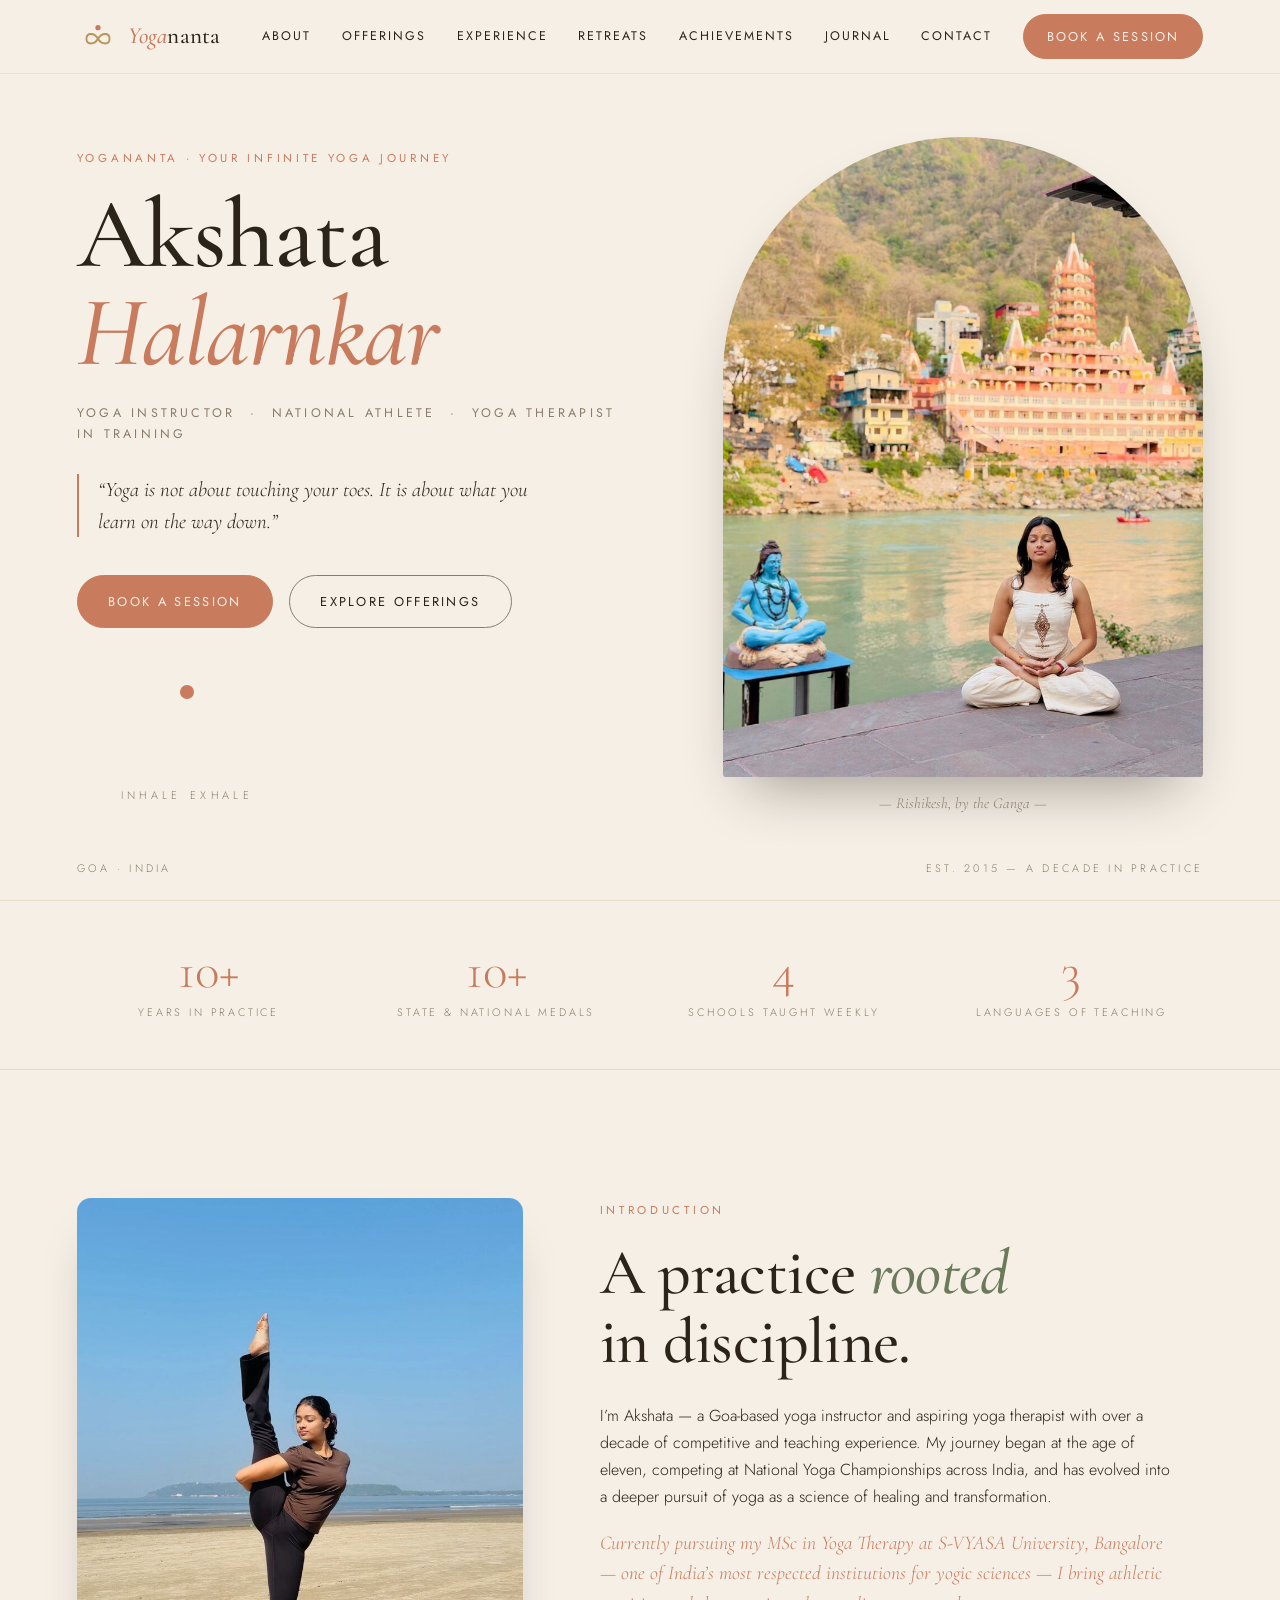
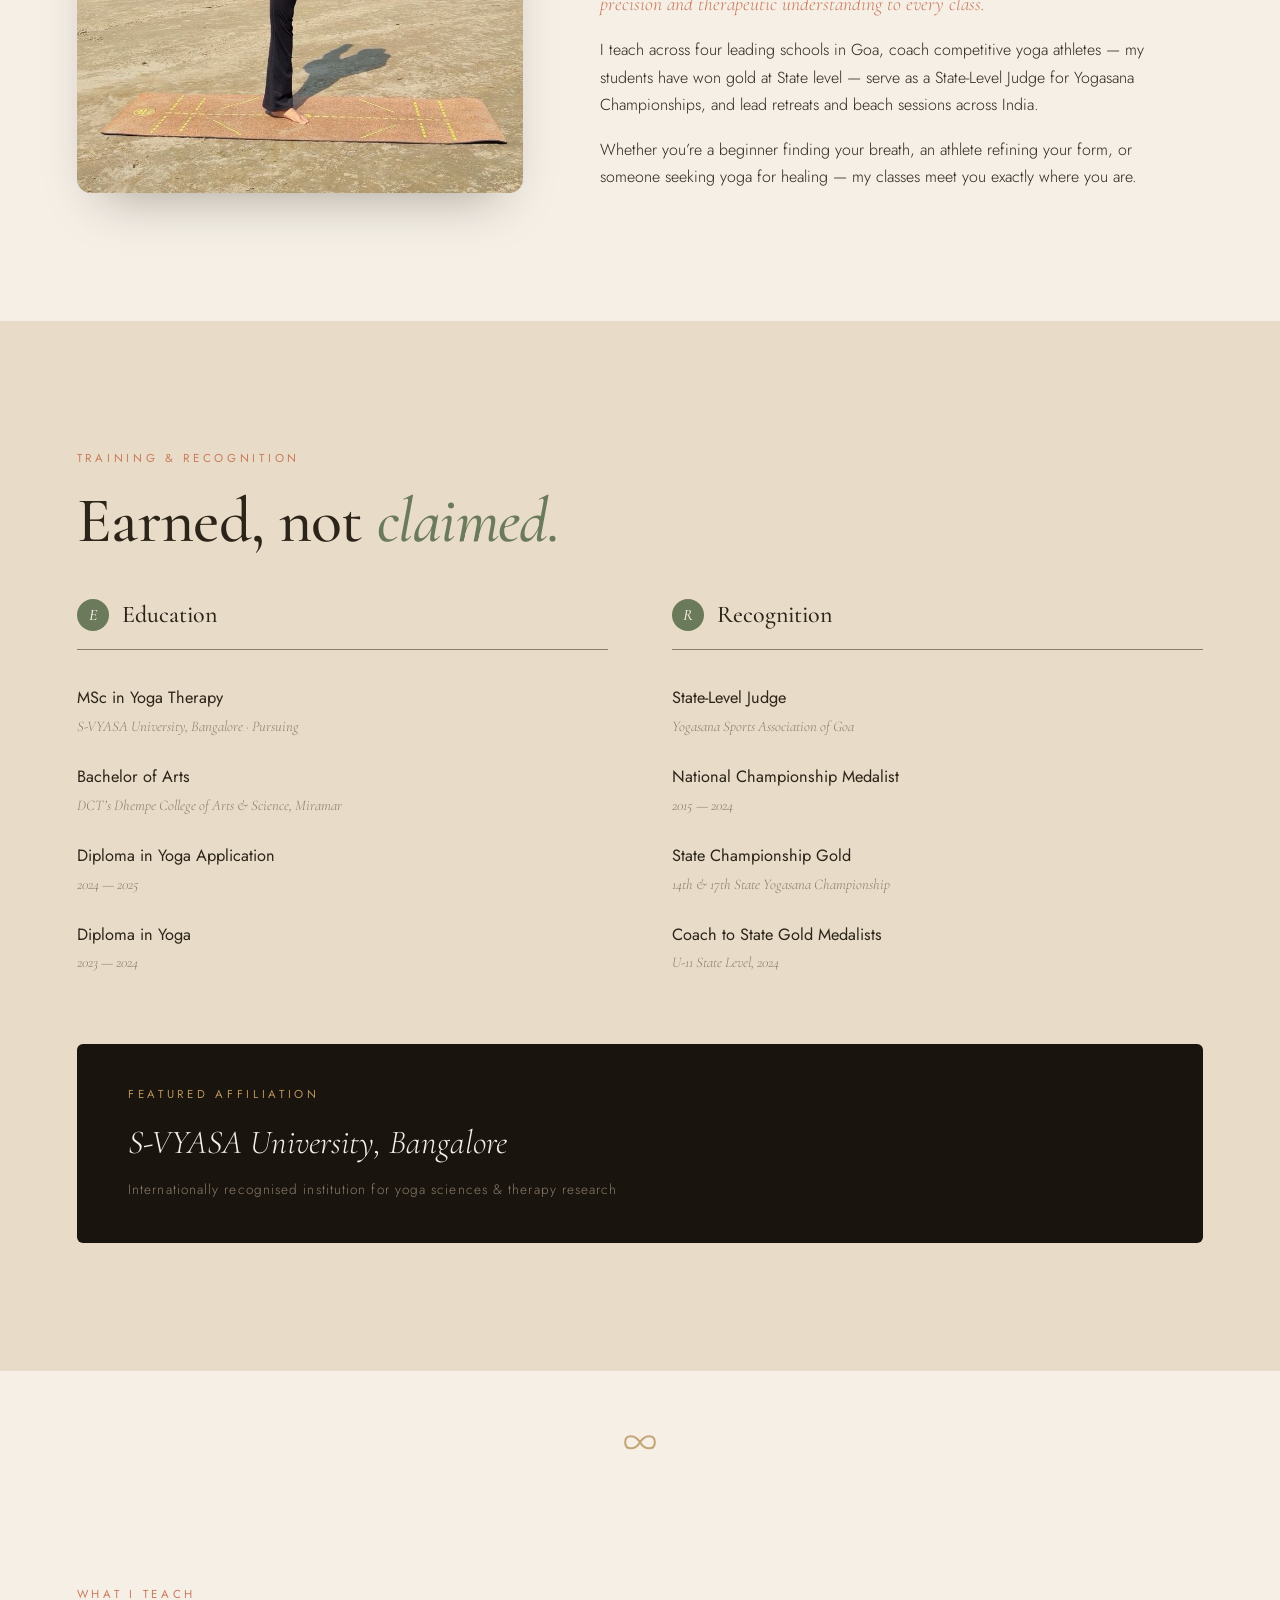
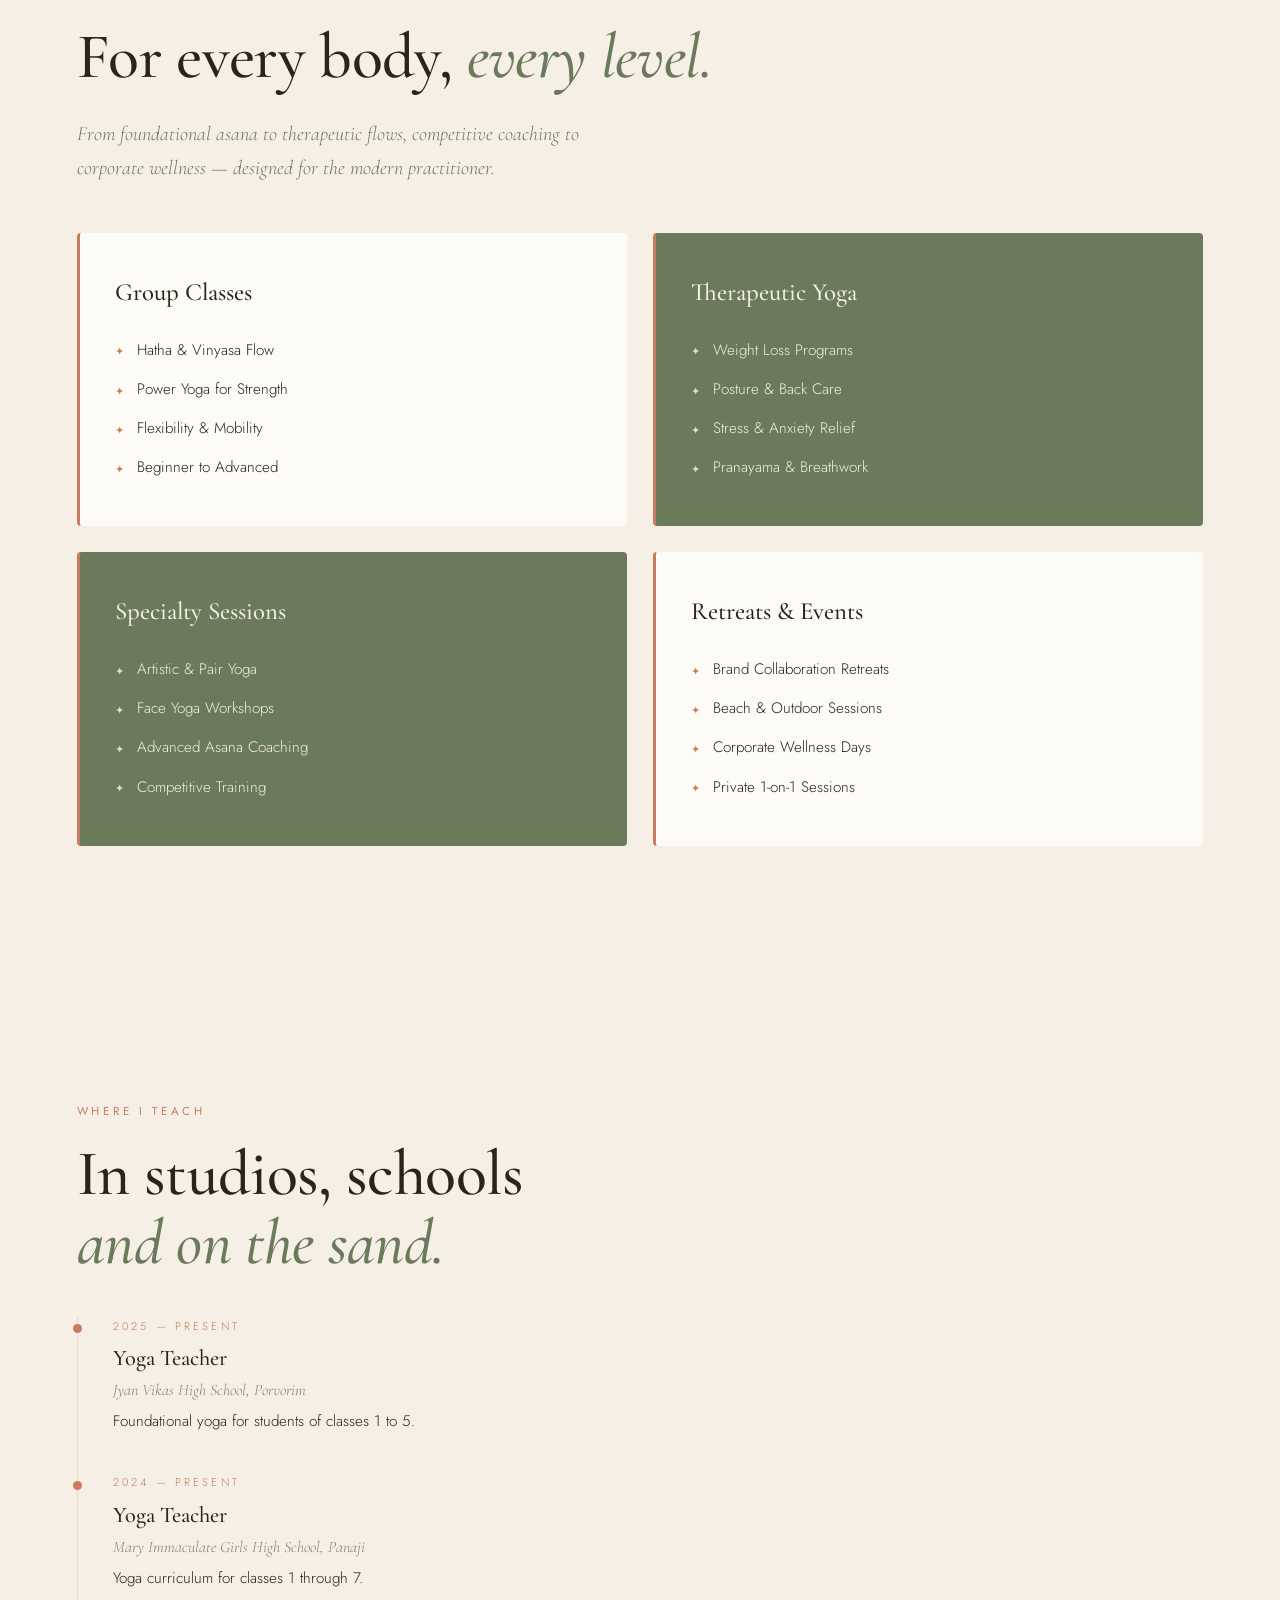
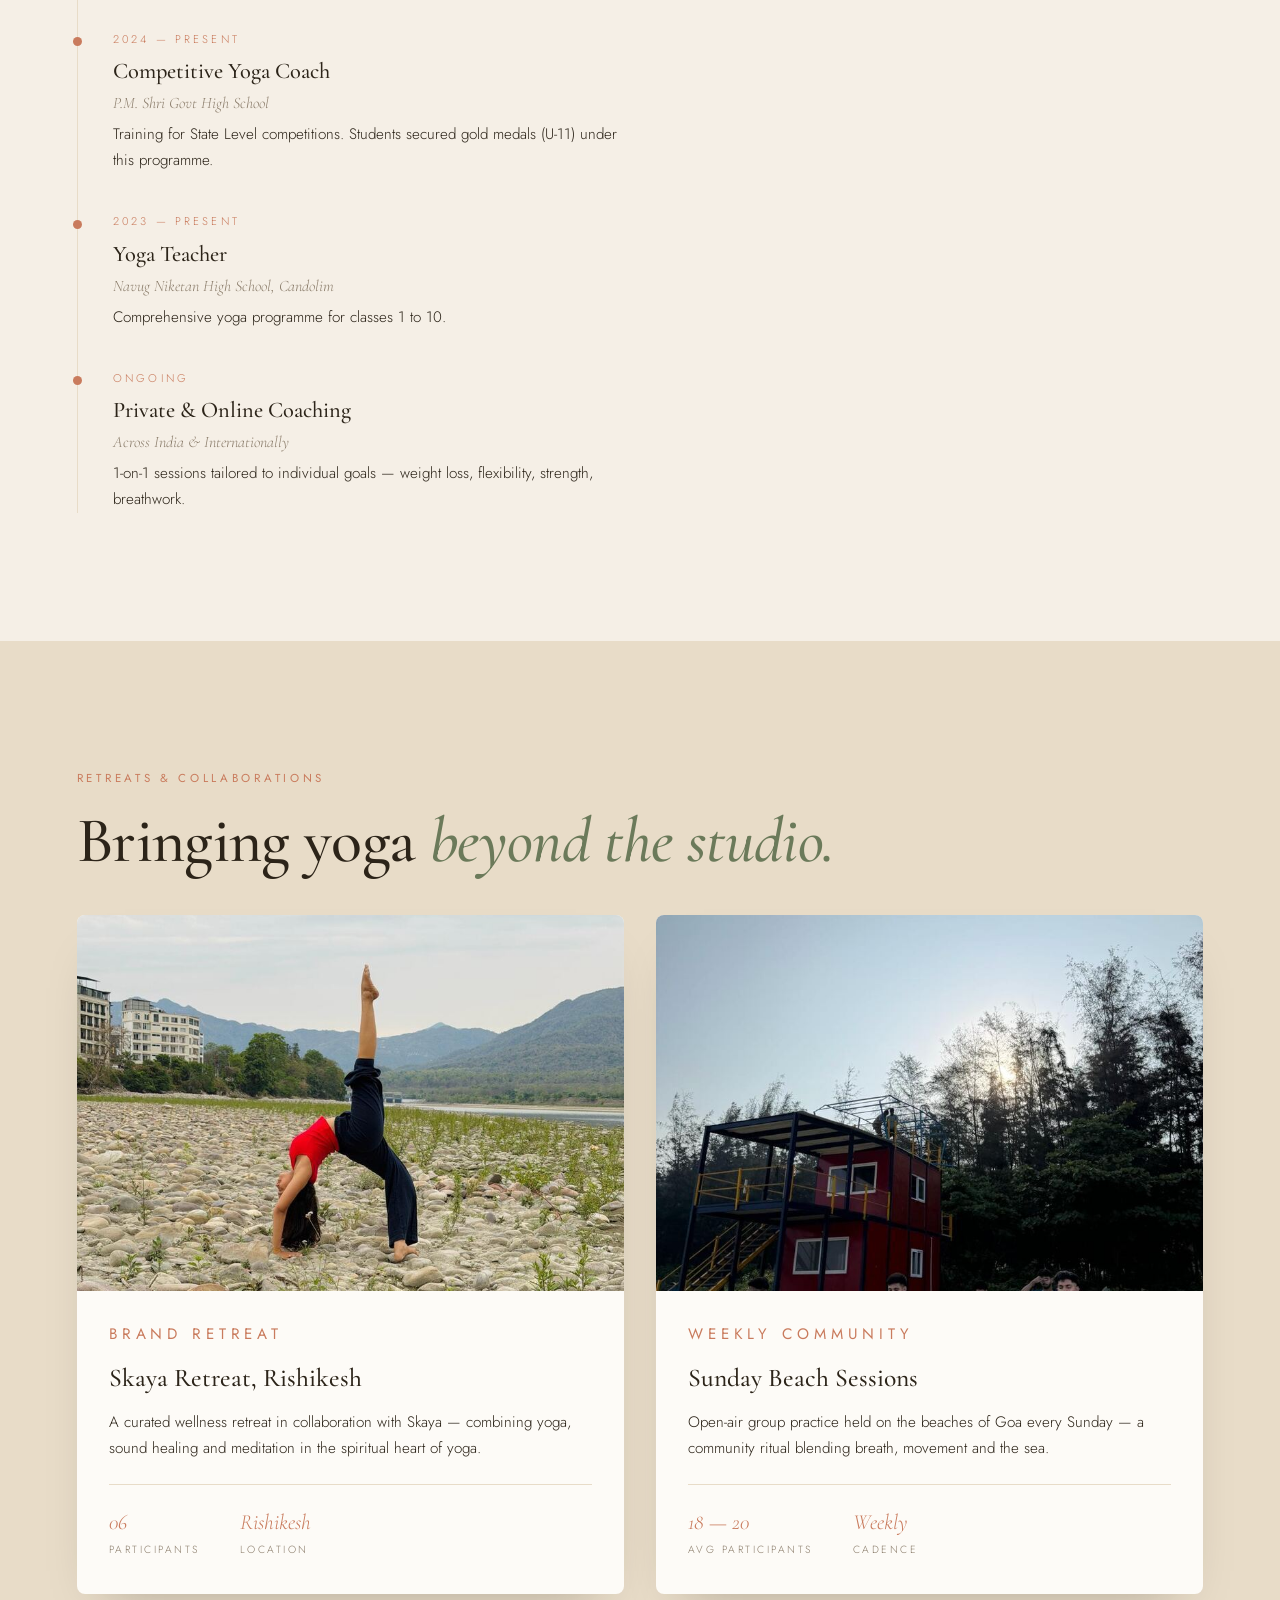
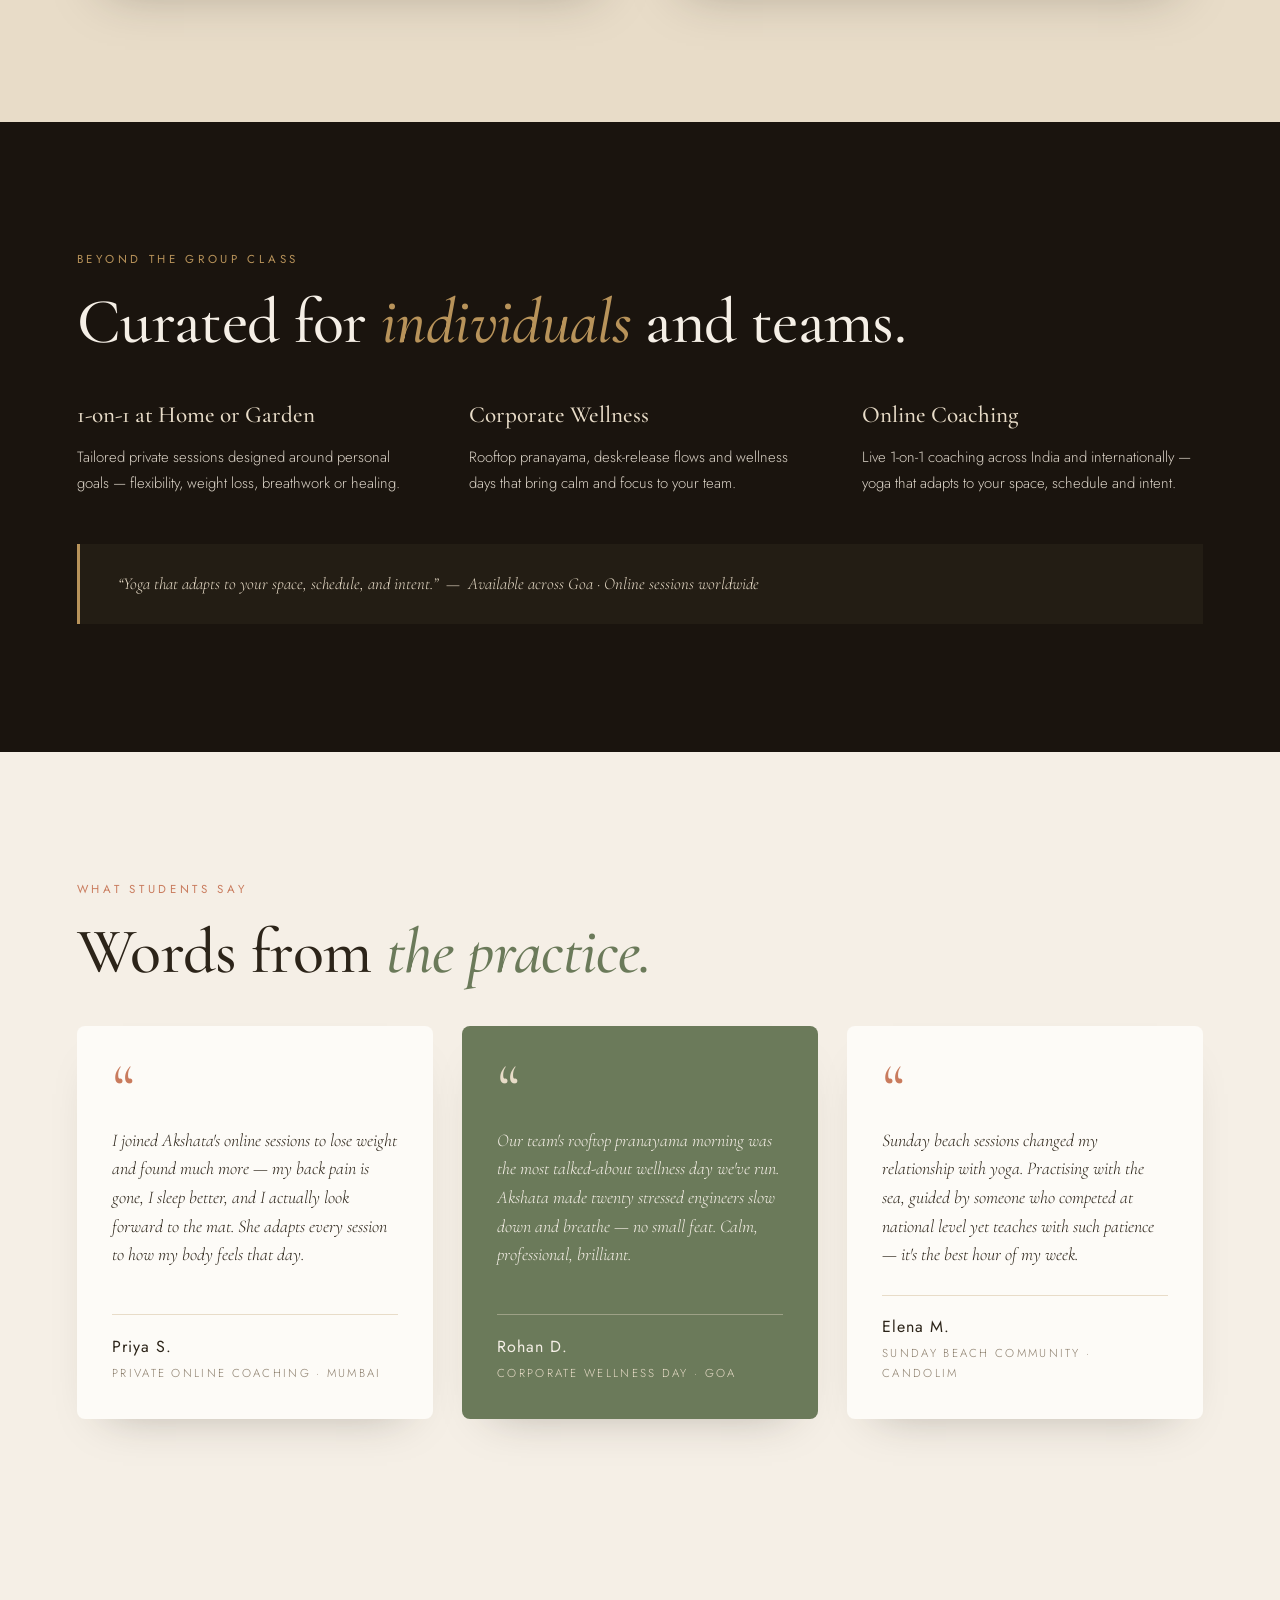
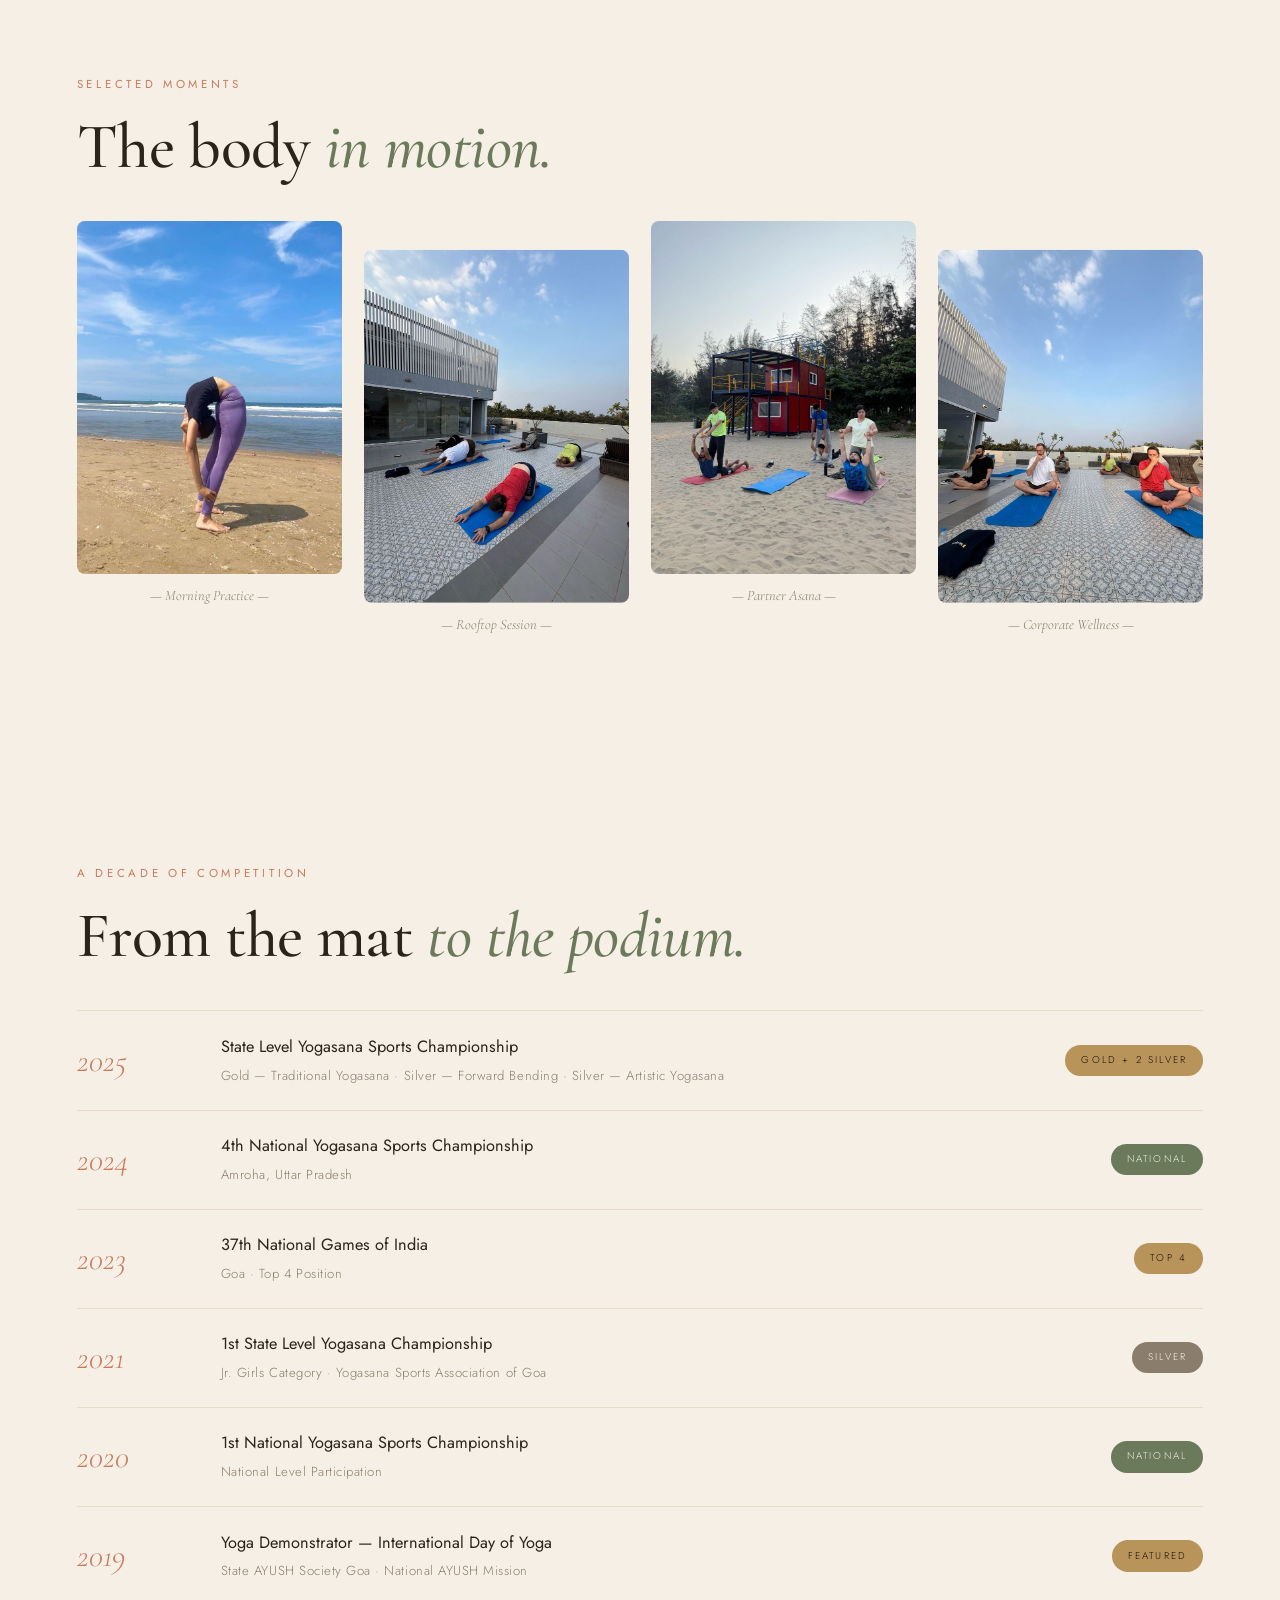
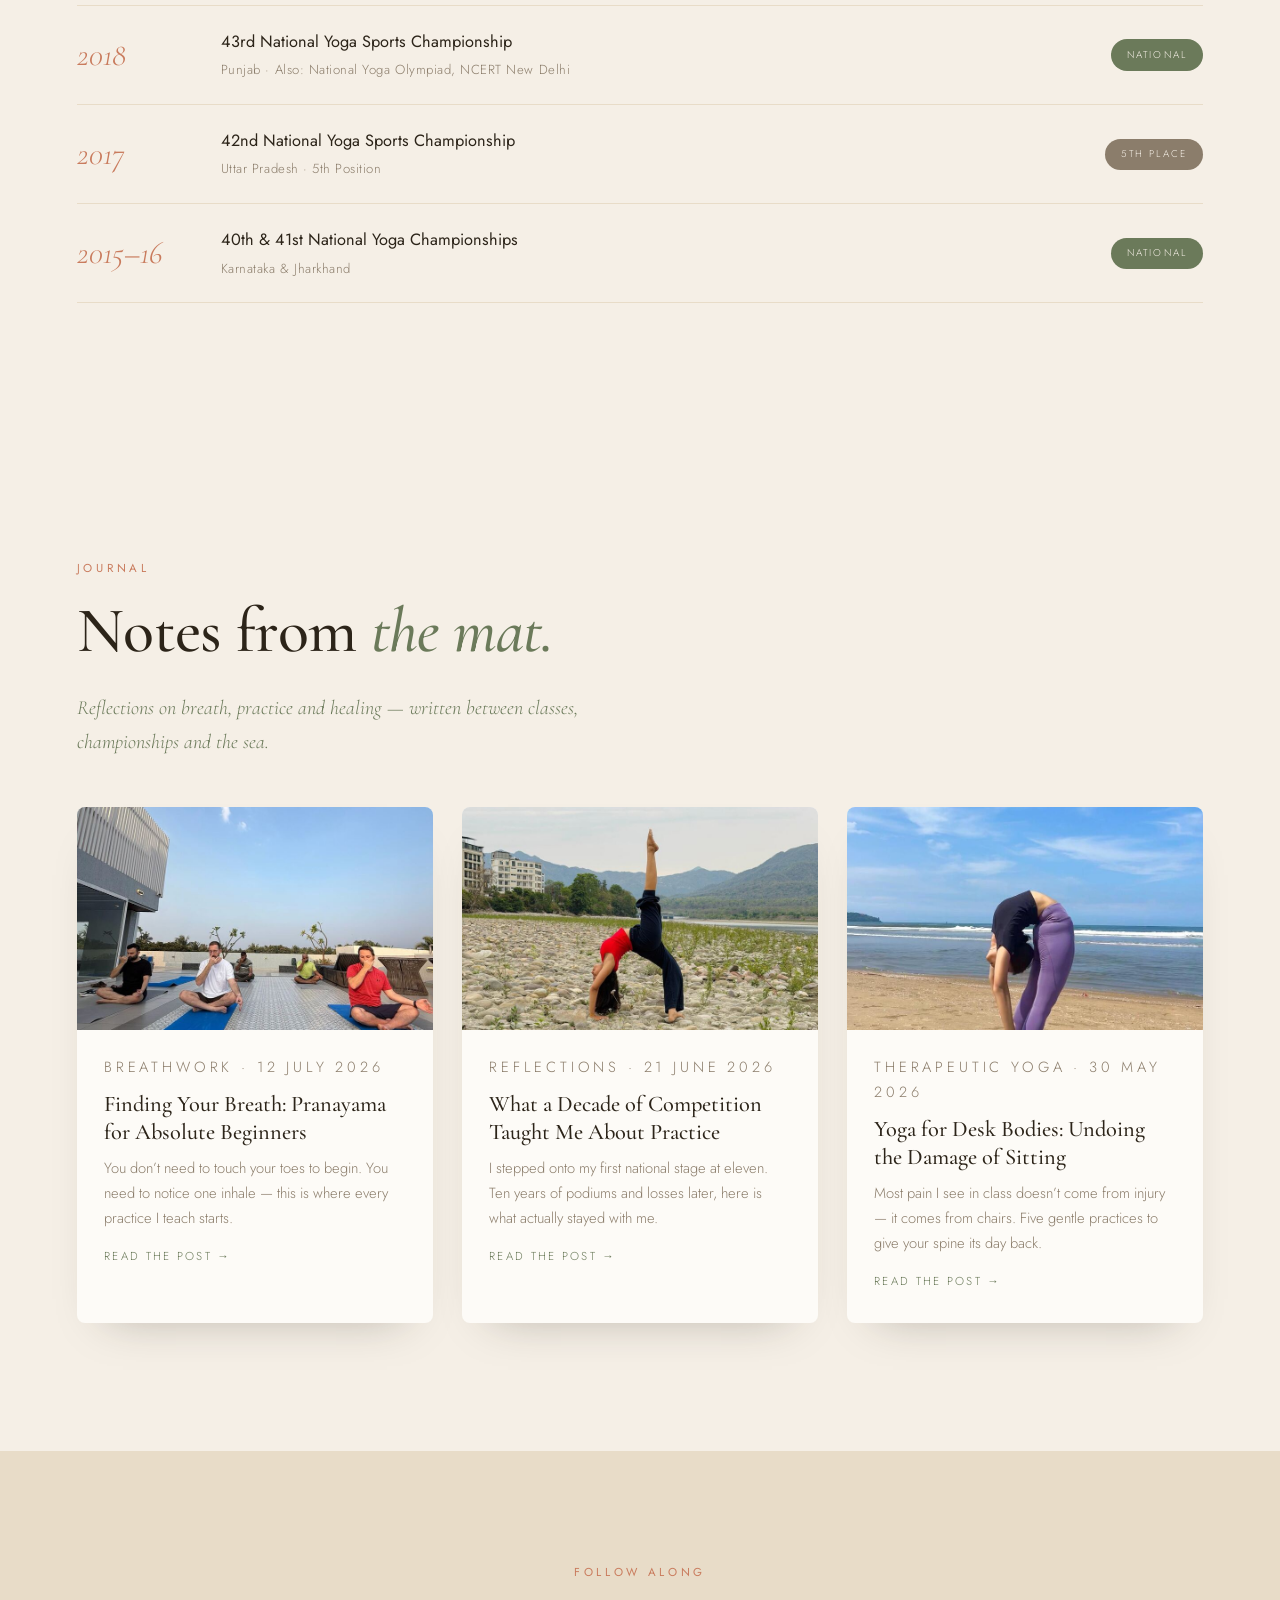
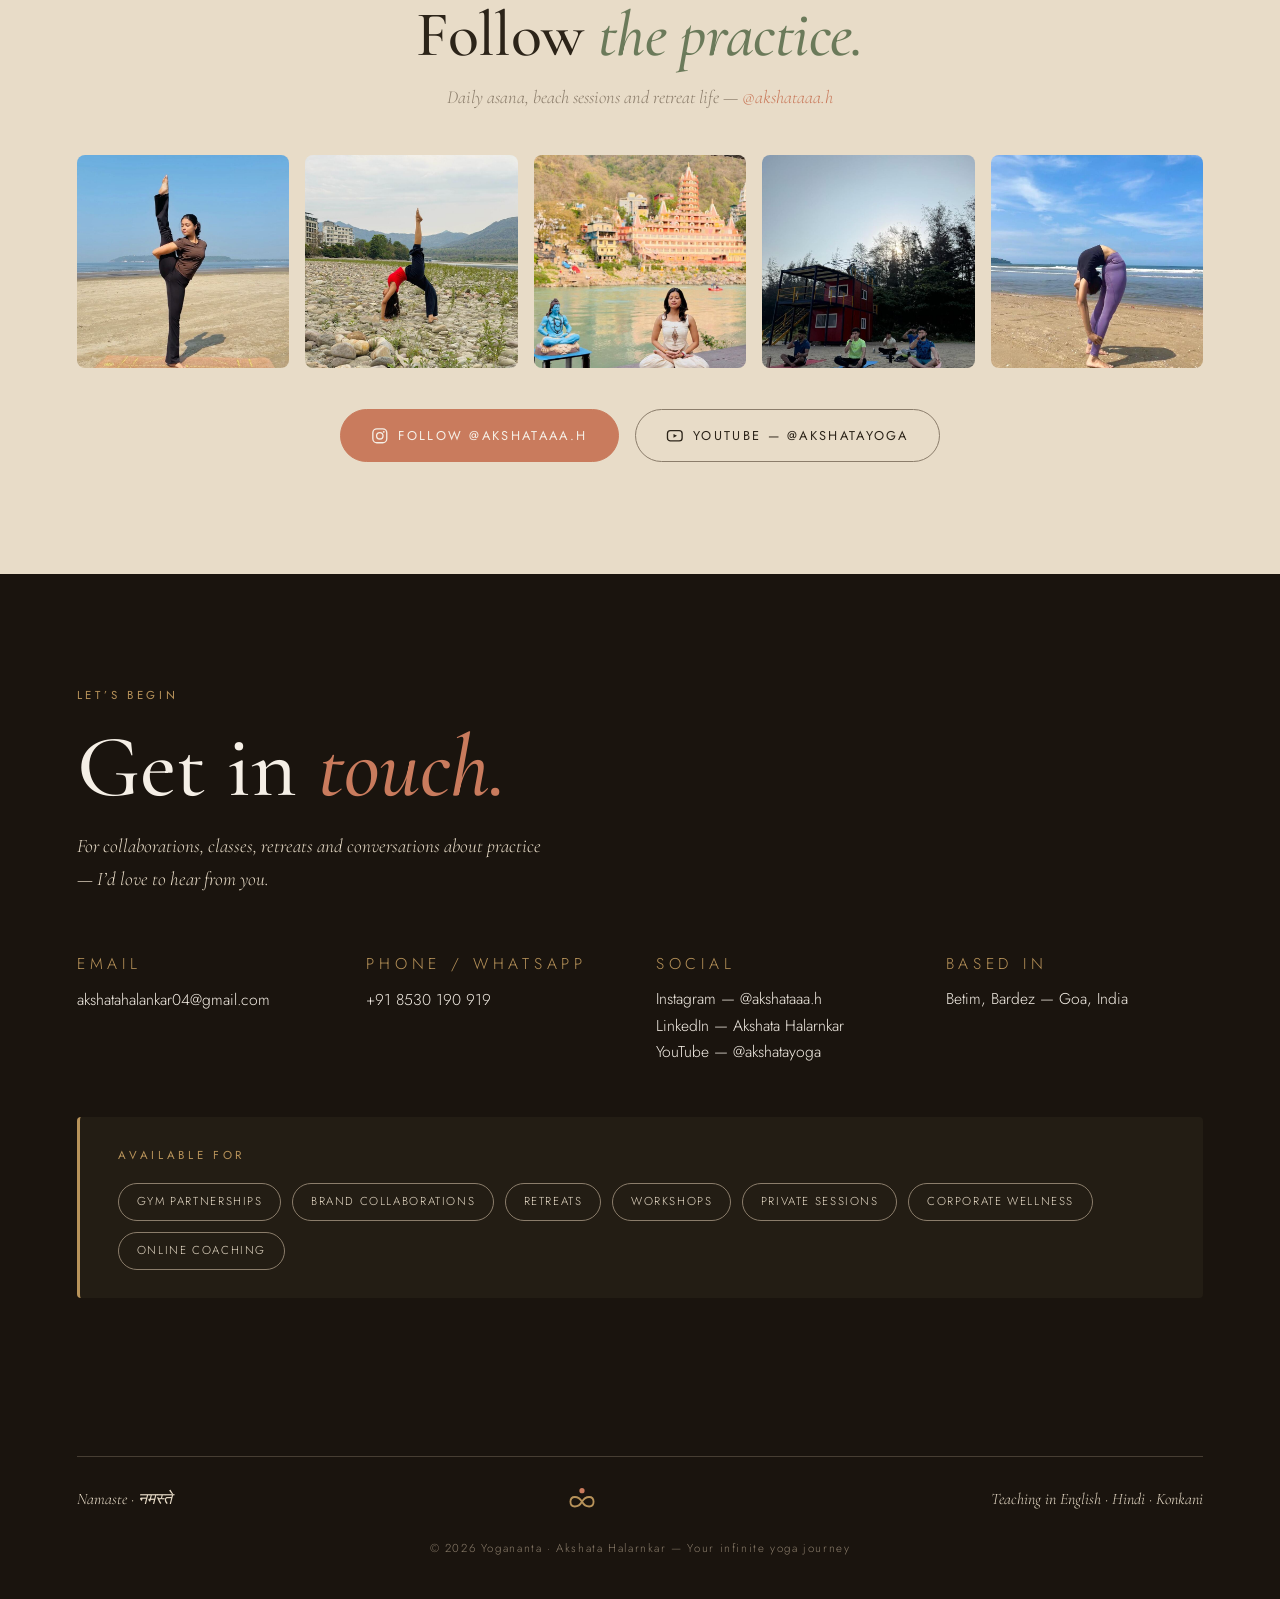
==== commit d9a87bca: "Add testimonials section and YouTube channel links Three student quote cards (placeholder copy pendi" ====
--- a/index.html
+++ b/index.html
@@ -8,7 +8,7 @@
   <link rel="preconnect" href="https://fonts.googleapis.com">
   <link rel="preconnect" href="https://fonts.gstatic.com" crossorigin>
   <link href="https://fonts.googleapis.com/css2?family=Cormorant+Garamond:ital,wght@0,400;0,500;0,600;1,400;1,500;1,600&family=Jost:wght@200;300;400;500&display=swap" rel="stylesheet">
-  <link rel="stylesheet" href="css/style.css?v=3">
+  <link rel="stylesheet" href="css/style.css?v=4">
   <link rel="icon" href="data:image/svg+xml,%3Csvg xmlns='http://www.w3.org/2000/svg' viewBox='0 0 80 52'%3E%3Ccircle cx='40' cy='9' r='5' fill='%23C97B5D'/%3E%3Cpath d='M40 30 C33 18 18 18 18 30 C18 42 33 42 40 30 C47 18 62 18 62 30 C62 42 47 42 40 30 Z' fill='none' stroke='%23B8935A' stroke-width='4'/%3E%3C/svg%3E">
 </head>
 <body>
@@ -266,6 +266,38 @@
       </div>
     </div>
     <p class="private__note reveal">“Yoga that adapts to your space, schedule, and intent.” &nbsp;—&nbsp; Available across Goa · Online sessions worldwide</p>
+  </section>
+
+  <!-- ═══════════ TESTIMONIALS ═══════════ -->
+  <section class="section testimonials" id="testimonials">
+    <p class="eyebrow reveal">What students say</p>
+    <h2 class="headline reveal">Words from <em>the practice.</em></h2>
+    <div class="testimonials__grid">
+      <figure class="quote-card reveal">
+        <div class="quote-card__mark" aria-hidden="true">“</div>
+        <blockquote>I joined Akshata's online sessions to lose weight and found much more — my back pain is gone, I sleep better, and I actually look forward to the mat. She adapts every session to how my body feels that day.</blockquote>
+        <figcaption>
+          <span class="quote-card__name">Priya S.</span>
+          <span class="quote-card__role">Private online coaching · Mumbai</span>
+        </figcaption>
+      </figure>
+      <figure class="quote-card quote-card--accent reveal">
+        <div class="quote-card__mark" aria-hidden="true">“</div>
+        <blockquote>Our team's rooftop pranayama morning was the most talked-about wellness day we've run. Akshata made twenty stressed engineers slow down and breathe — no small feat. Calm, professional, brilliant.</blockquote>
+        <figcaption>
+          <span class="quote-card__name">Rohan D.</span>
+          <span class="quote-card__role">Corporate wellness day · Goa</span>
+        </figcaption>
+      </figure>
+      <figure class="quote-card reveal">
+        <div class="quote-card__mark" aria-hidden="true">“</div>
+        <blockquote>Sunday beach sessions changed my relationship with yoga. Practising with the sea, guided by someone who competed at national level yet teaches with such patience — it's the best hour of my week.</blockquote>
+        <figcaption>
+          <span class="quote-card__name">Elena M.</span>
+          <span class="quote-card__role">Sunday beach community · Candolim</span>
+        </figcaption>
+      </figure>
+    </div>
   </section>
 
   <!-- ═══════════ GALLERY ═══════════ -->
@@ -372,7 +404,7 @@
   <!-- ═══════════ INSTAGRAM ═══════════ -->
   <section class="insta" id="instagram">
     <div class="insta__head reveal">
-      <p class="eyebrow">On Instagram</p>
+      <p class="eyebrow">Follow along</p>
       <h2 class="headline">Follow <em>the practice.</em></h2>
       <p class="insta__handle-line">Daily asana, beach sessions and retreat life —
         <a href="https://www.instagram.com/akshataaa.h/" target="_blank" rel="noopener">@akshataaa.h</a>
@@ -390,6 +422,10 @@
         <svg class="insta__icon" viewBox="0 0 24 24" aria-hidden="true"><rect x="2.5" y="2.5" width="19" height="19" rx="5.5" fill="none" stroke="currentColor" stroke-width="1.8"/><circle cx="12" cy="12" r="4.4" fill="none" stroke="currentColor" stroke-width="1.8"/><circle cx="17.4" cy="6.6" r="1.3" fill="currentColor"/></svg>
         Follow @akshataaa.h
       </a>
+      <a class="btn btn--ghost" href="https://www.youtube.com/@akshatayoga" target="_blank" rel="noopener">
+        <svg class="insta__icon" viewBox="0 0 24 24" aria-hidden="true"><rect x="2" y="5" width="20" height="14" rx="4" fill="none" stroke="currentColor" stroke-width="1.8"/><path d="M10.2 9.4 15 12l-4.8 2.6Z" fill="currentColor"/></svg>
+        YouTube — @akshatayoga
+      </a>
     </div>
   </section>
 
@@ -412,6 +448,7 @@
         <p class="contact__label">Social</p>
         <p><a href="https://www.instagram.com/akshataaa.h/" target="_blank" rel="noopener">Instagram — @akshataaa.h</a></p>
         <p><a href="https://www.linkedin.com/in/akshata-halarnkar-1804bb400/" target="_blank" rel="noopener">LinkedIn — Akshata Halarnkar</a></p>
+        <p><a href="https://www.youtube.com/@akshatayoga" target="_blank" rel="noopener">YouTube — @akshatayoga</a></p>
       </div>
       <div>
         <p class="contact__label">Based in</p>
--- a/css/style.css
+++ b/css/style.css
@@ -536,6 +536,63 @@
   color: var(--sand);
 }
 
+/* ═══════════ TESTIMONIALS ═══════════ */
+.testimonials__grid {
+  display: grid;
+  grid-template-columns: repeat(3, 1fr);
+  gap: 1.8rem;
+  margin-top: 2.5rem;
+}
+.quote-card {
+  position: relative;
+  background: #FDFBF7;
+  border-radius: 8px;
+  padding: 2.6rem 2.2rem 2.2rem;
+  box-shadow: 0 22px 45px -30px rgba(44, 36, 25, 0.35);
+  display: flex;
+  flex-direction: column;
+}
+.quote-card--accent { background: var(--moss); color: var(--cream); }
+.quote-card__mark {
+  font-family: var(--font-display);
+  font-size: 4.4rem;
+  line-height: 0.6;
+  color: var(--terracotta);
+  margin-bottom: 1rem;
+}
+.quote-card--accent .quote-card__mark { color: var(--sand); }
+.quote-card blockquote {
+  font-family: var(--font-display);
+  font-style: italic;
+  font-size: 1.12rem;
+  line-height: 1.6;
+  flex: 1;
+}
+.quote-card figcaption {
+  margin-top: 1.6rem;
+  padding-top: 1.1rem;
+  border-top: 1px solid var(--sand);
+}
+.quote-card--accent figcaption { border-top-color: color-mix(in srgb, var(--sand) 40%, transparent); }
+.quote-card__name {
+  display: block;
+  font-weight: 400;
+  letter-spacing: 0.06em;
+}
+.quote-card__role {
+  display: block;
+  font-size: 0.72rem;
+  letter-spacing: 0.2em;
+  text-transform: uppercase;
+  color: var(--warm-grey);
+  margin-top: 0.25rem;
+}
+.quote-card--accent .quote-card__role { color: var(--sand); }
+
+@media (max-width: 980px) {
+  .testimonials__grid { grid-template-columns: 1fr; }
+}
+
 /* ═══════════ GALLERY ═══════════ */
 .gallery__grid {
   display: grid;
@@ -782,6 +839,12 @@
   transition: transform 0.5s ease, filter 0.5s ease;
 }
 .insta__grid a:hover img { transform: scale(1.06); filter: brightness(1.05); }
+.insta__cta {
+  display: flex;
+  justify-content: center;
+  flex-wrap: wrap;
+  gap: 1rem;
+}
 .insta__cta .btn {
   display: inline-flex;
   align-items: center;
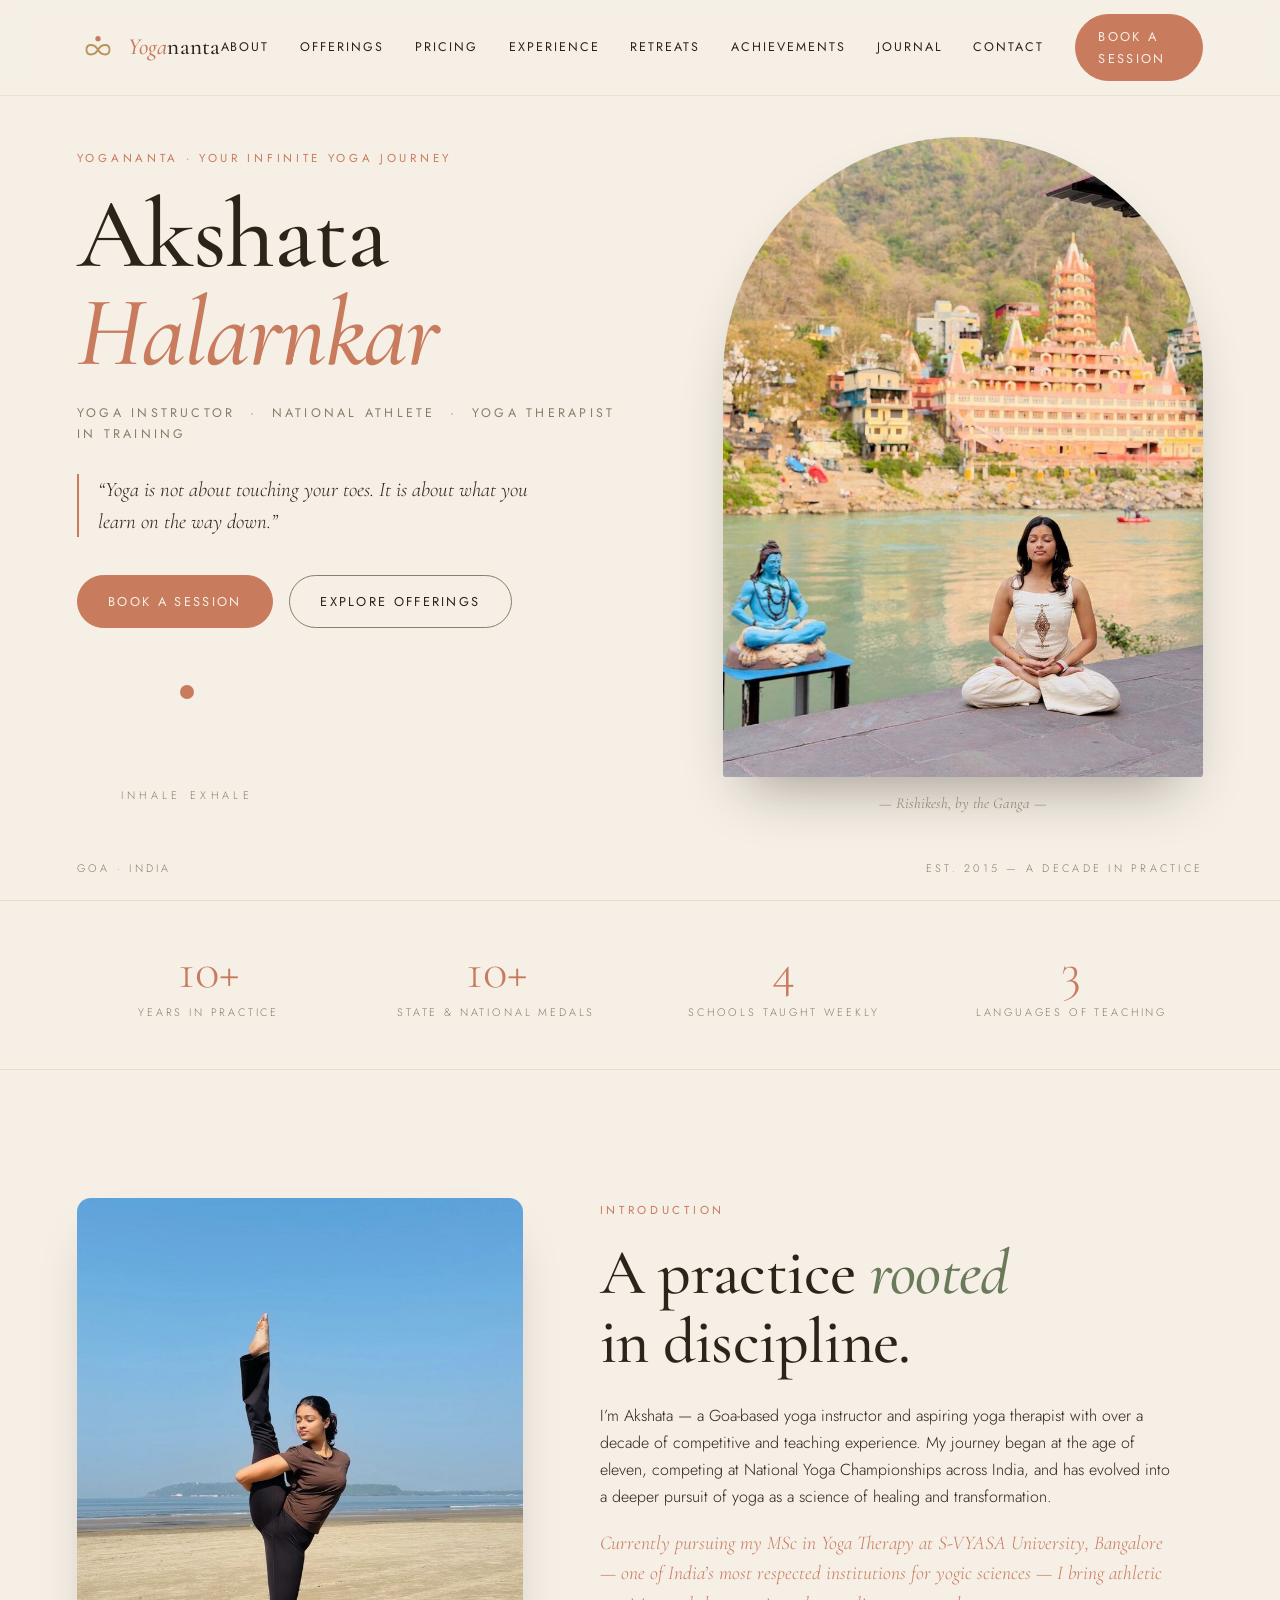
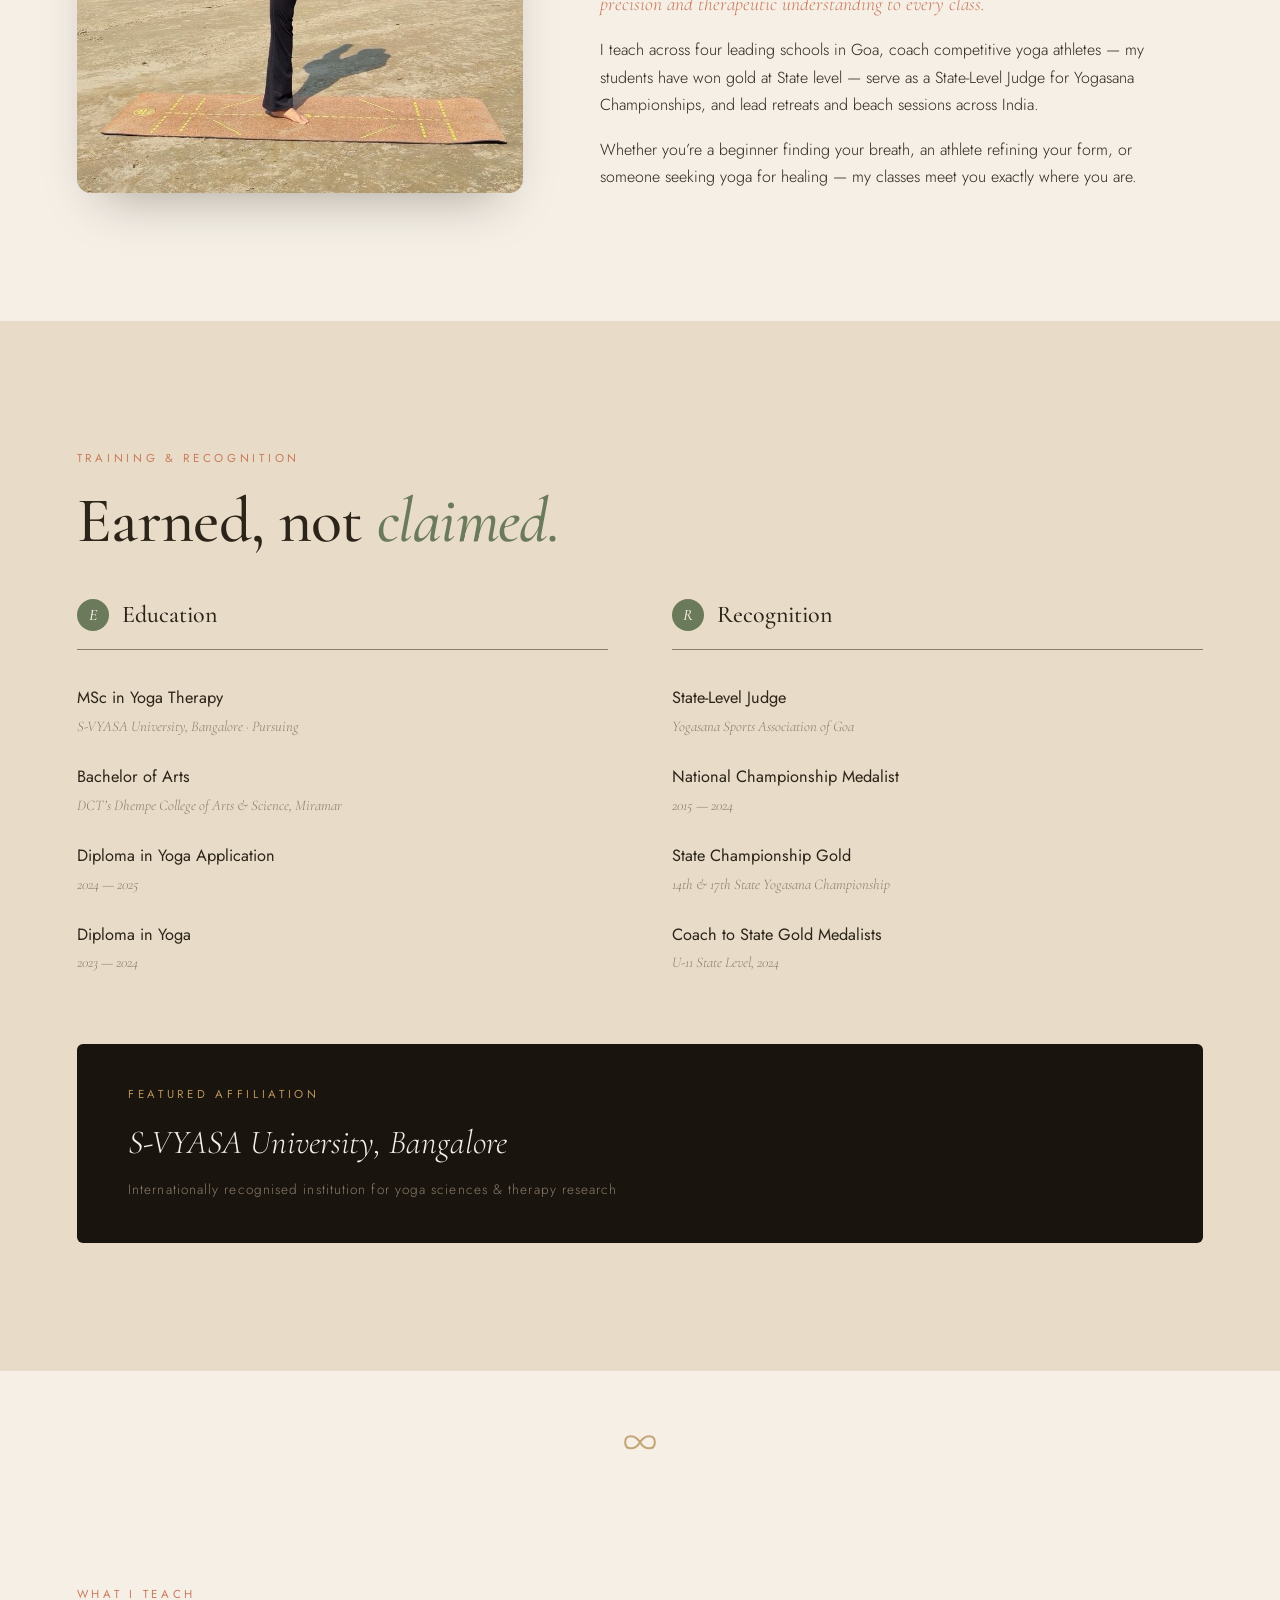
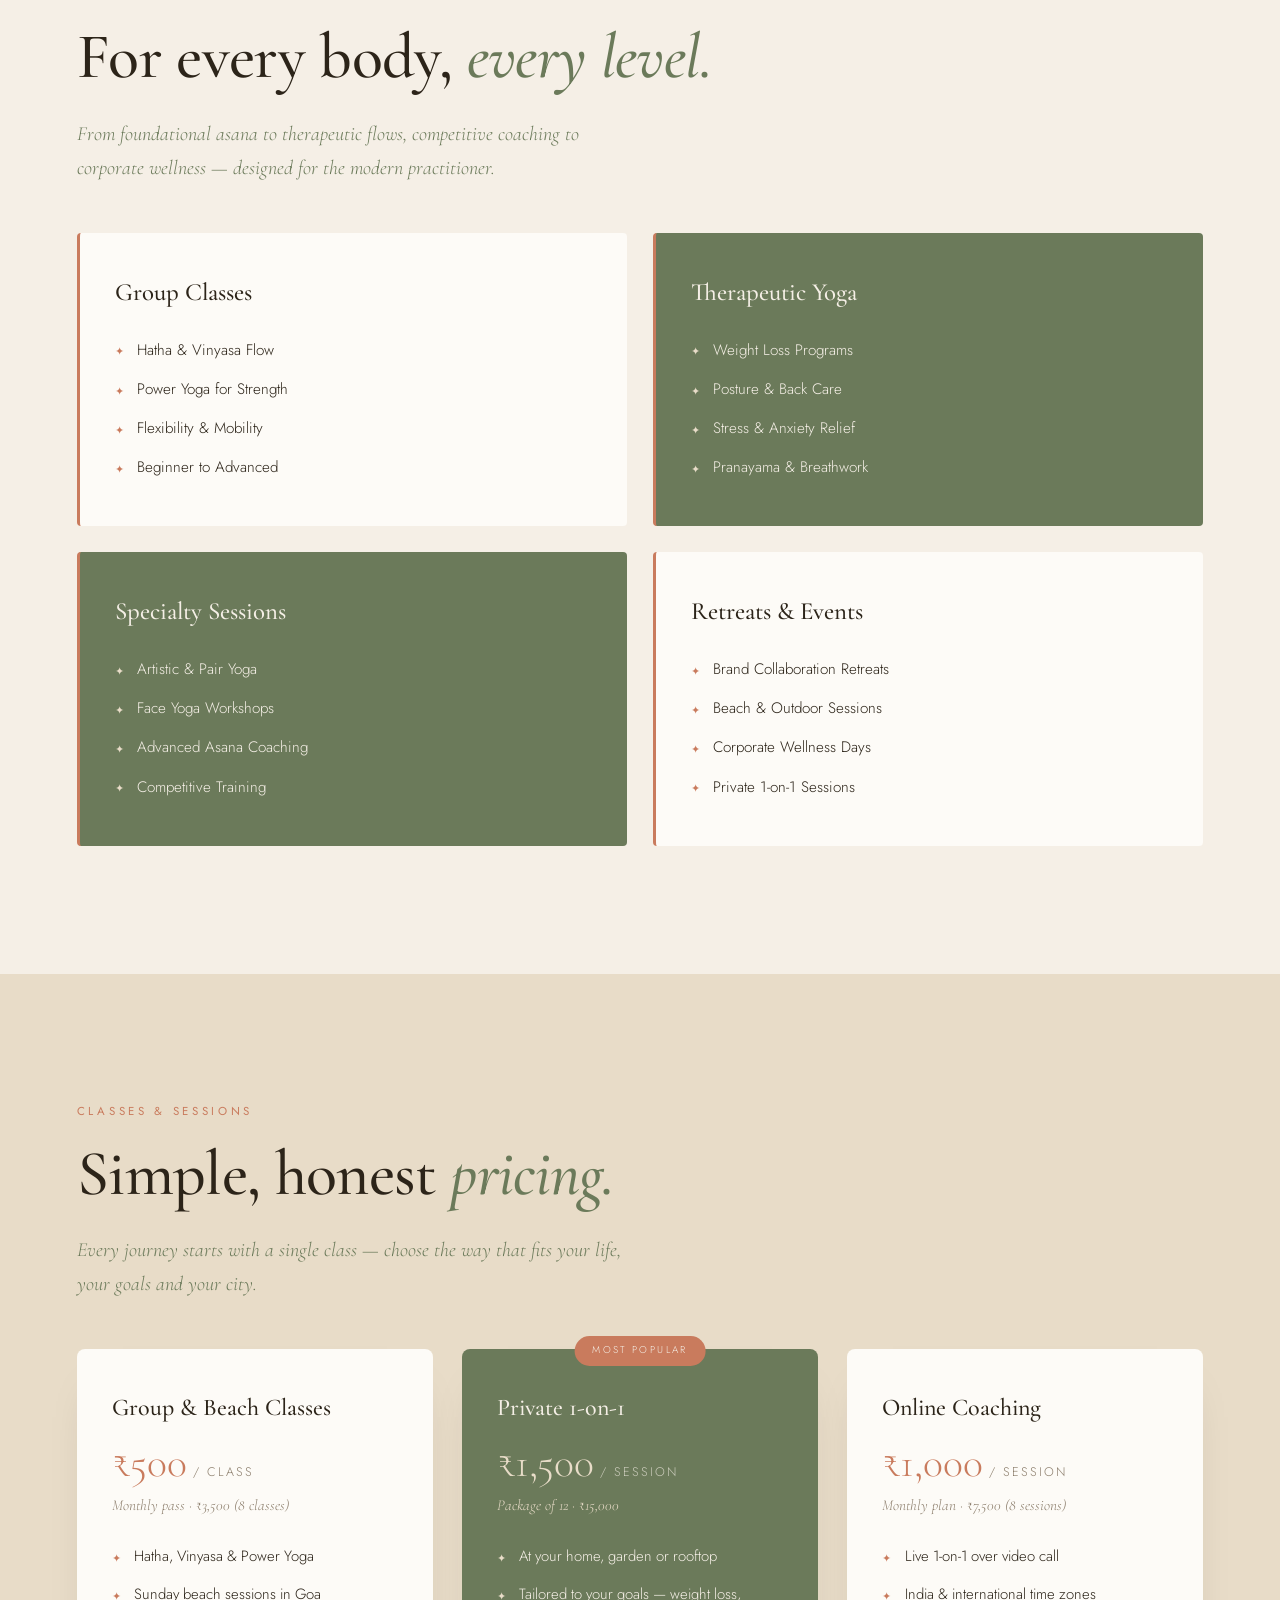
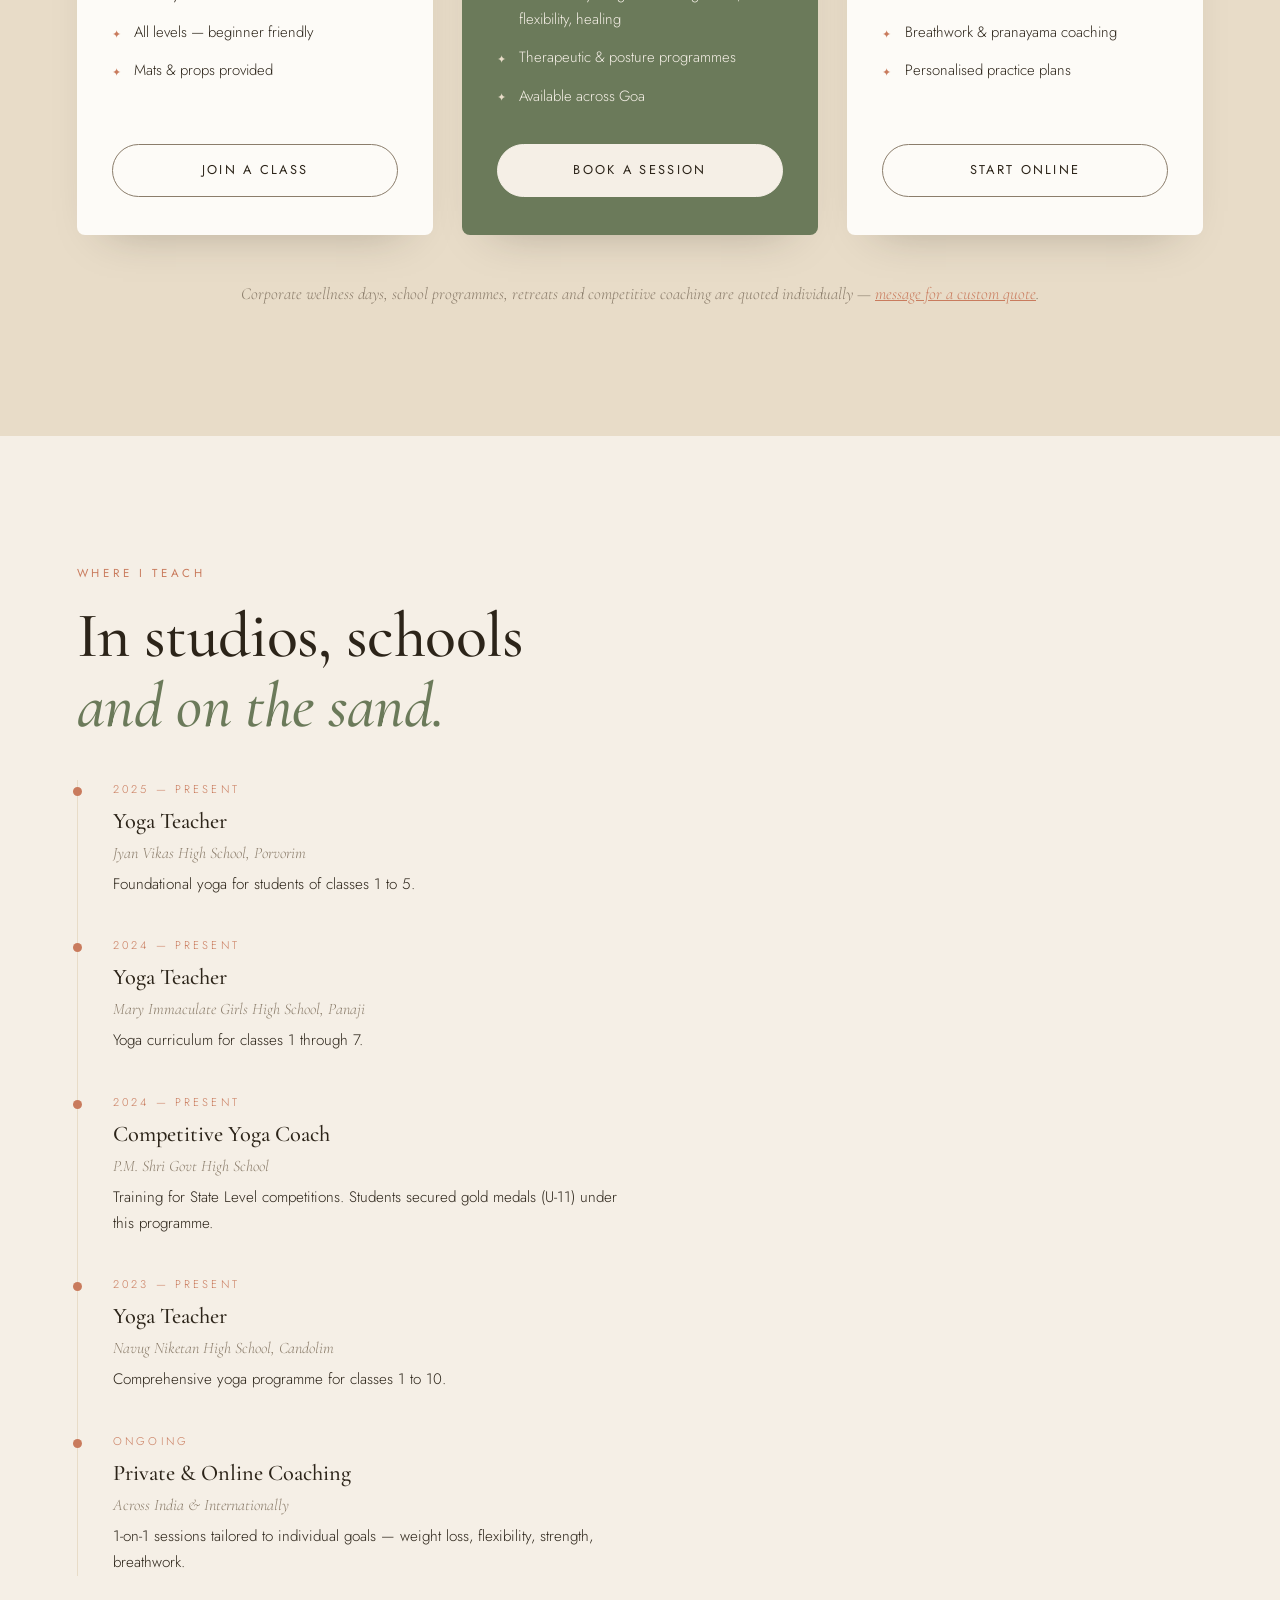
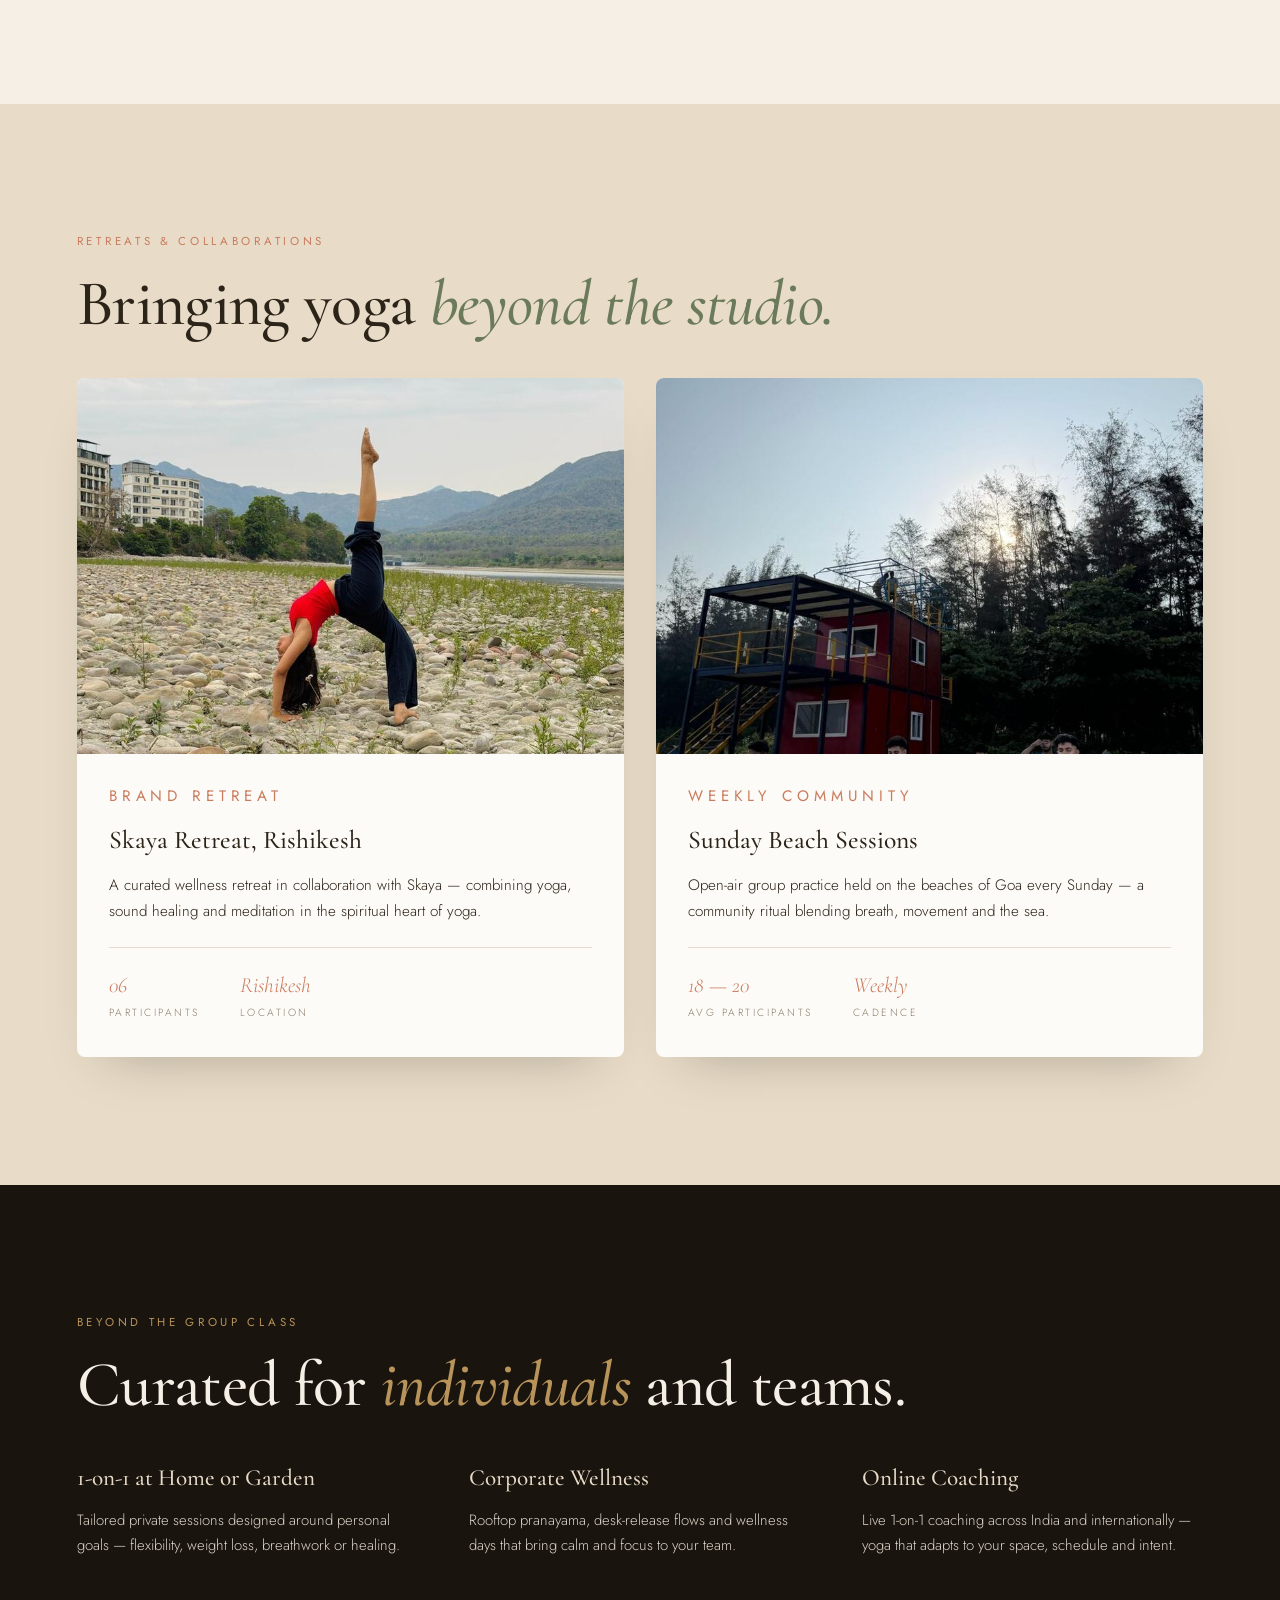
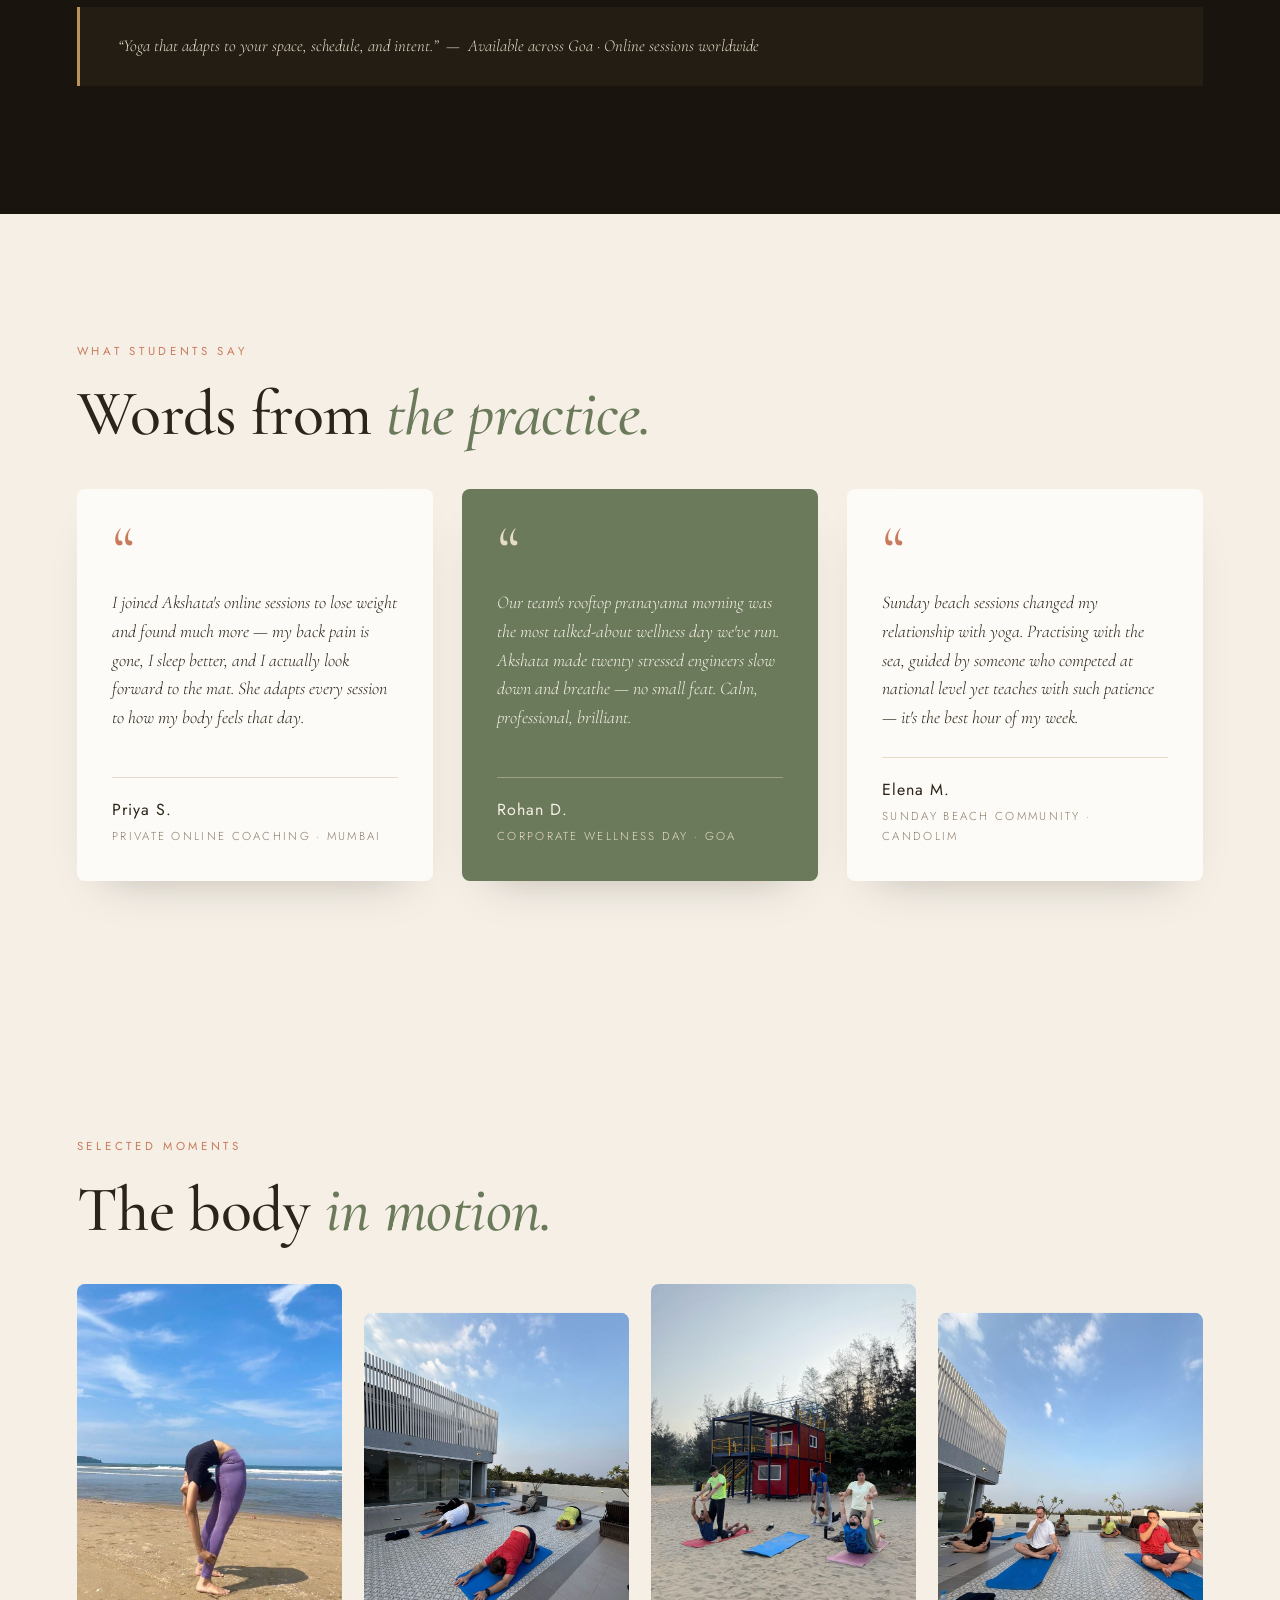
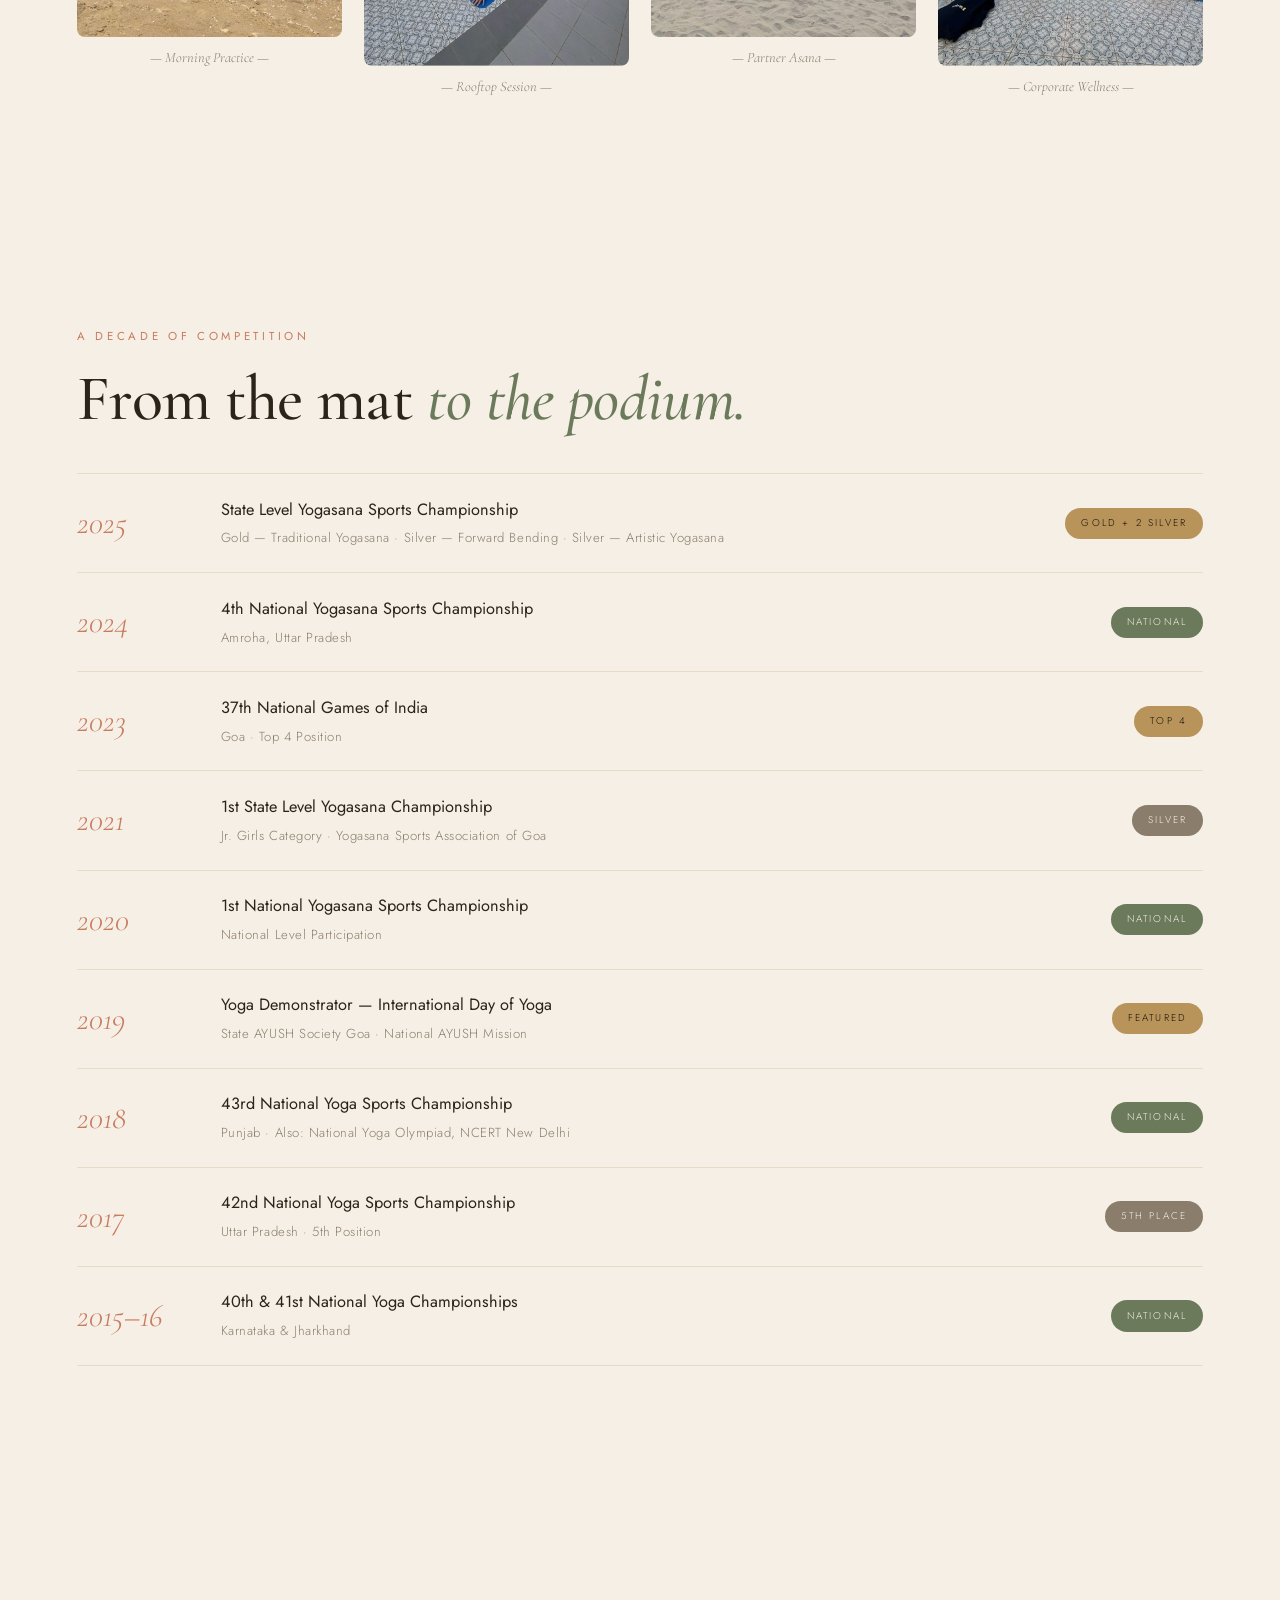
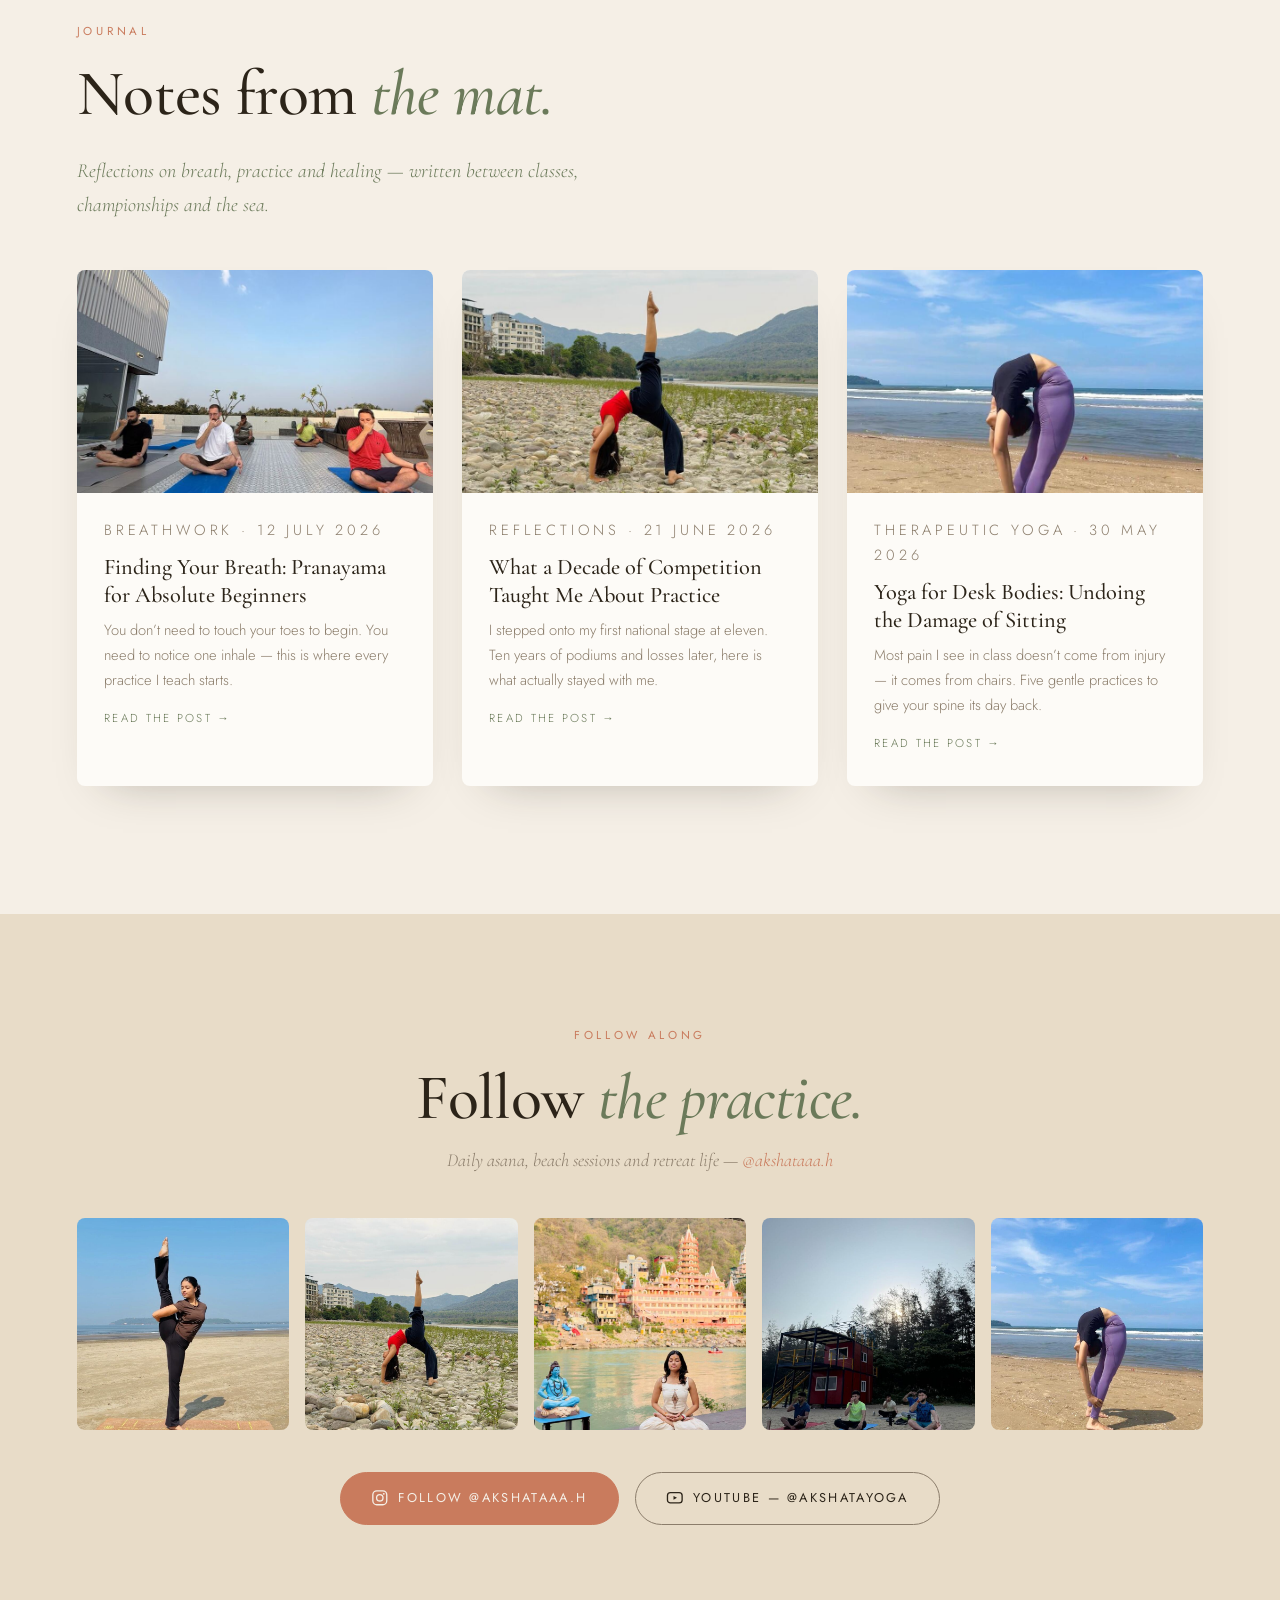
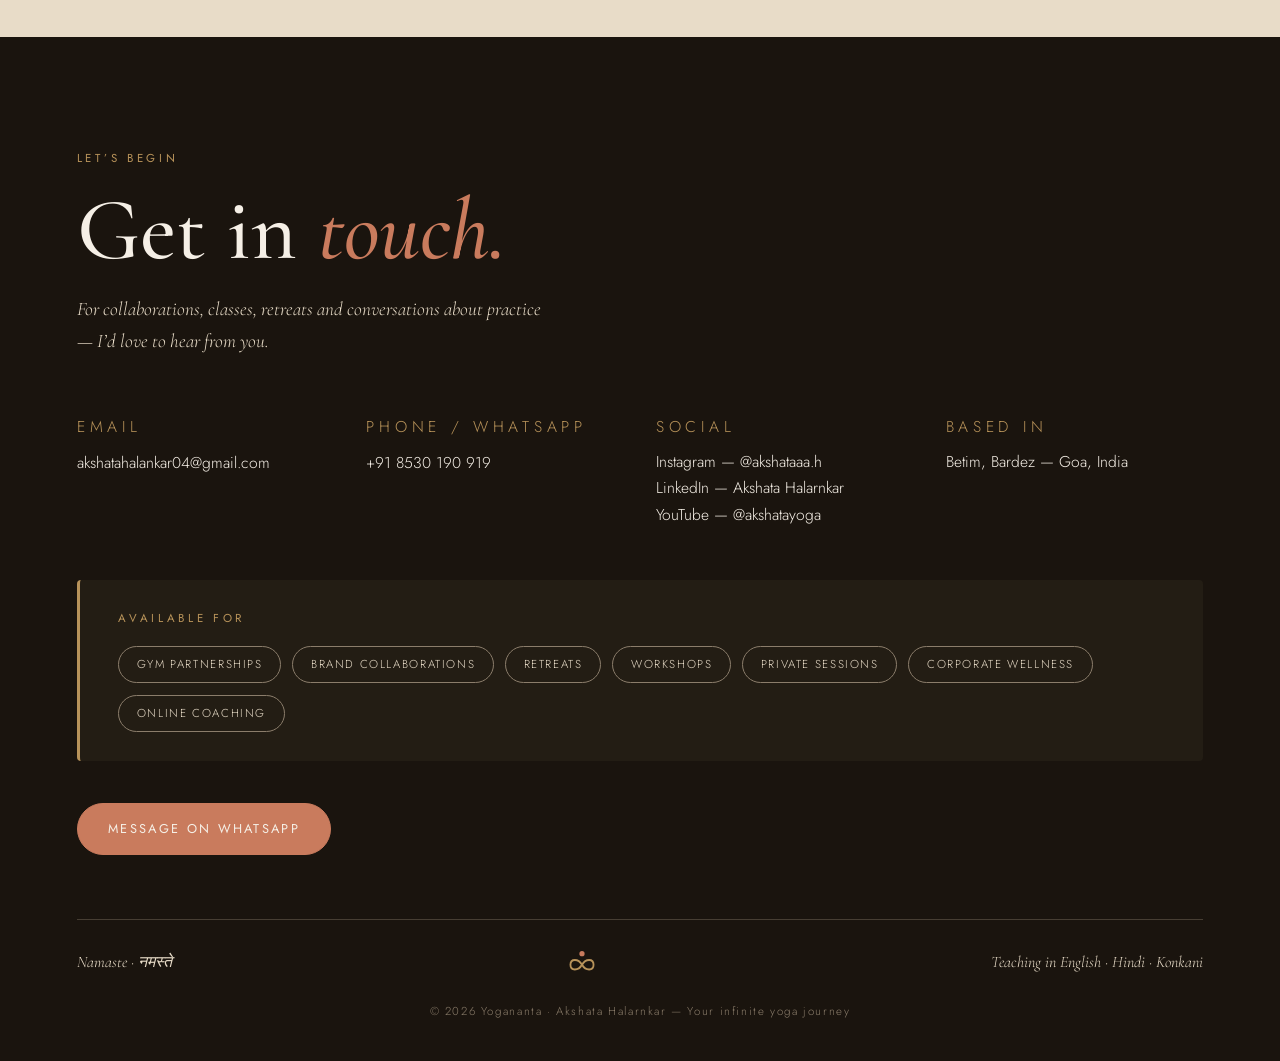
==== commit 4bf0ab95: "Add pricing section for classes and sessions Three pricing cards (group/beach, private 1-on-1 featur" ====
--- a/index.html
+++ b/index.html
@@ -8,7 +8,7 @@
   <link rel="preconnect" href="https://fonts.googleapis.com">
   <link rel="preconnect" href="https://fonts.gstatic.com" crossorigin>
   <link href="https://fonts.googleapis.com/css2?family=Cormorant+Garamond:ital,wght@0,400;0,500;0,600;1,400;1,500;1,600&family=Jost:wght@200;300;400;500&display=swap" rel="stylesheet">
-  <link rel="stylesheet" href="css/style.css?v=4">
+  <link rel="stylesheet" href="css/style.css?v=5">
   <link rel="icon" href="data:image/svg+xml,%3Csvg xmlns='http://www.w3.org/2000/svg' viewBox='0 0 80 52'%3E%3Ccircle cx='40' cy='9' r='5' fill='%23C97B5D'/%3E%3Cpath d='M40 30 C33 18 18 18 18 30 C18 42 33 42 40 30 C47 18 62 18 62 30 C62 42 47 42 40 30 Z' fill='none' stroke='%23B8935A' stroke-width='4'/%3E%3C/svg%3E">
 </head>
 <body>
@@ -26,6 +26,7 @@
     <nav class="nav__links" id="navLinks" aria-label="Primary">
       <a href="#about">About</a>
       <a href="#offerings">Offerings</a>
+      <a href="#pricing">Pricing</a>
       <a href="#experience">Experience</a>
       <a href="#retreats">Retreats</a>
       <a href="#championships">Achievements</a>
@@ -175,6 +176,53 @@
         </ul>
       </article>
     </div>
+  </section>
+
+  <!-- ═══════════ PRICING ═══════════ -->
+  <section class="section pricing" id="pricing">
+    <p class="eyebrow reveal">Classes &amp; sessions</p>
+    <h2 class="headline reveal">Simple, honest <em>pricing.</em></h2>
+    <p class="section__lede reveal">Every journey starts with a single class — choose the way that fits your life, your goals and your city.</p>
+    <div class="pricing__grid">
+      <article class="price-card reveal">
+        <h3>Group &amp; Beach Classes</h3>
+        <p class="price-card__amount">₹500<span> / class</span></p>
+        <p class="price-card__note">Monthly pass · ₹3,500 (8 classes)</p>
+        <ul>
+          <li>Hatha, Vinyasa &amp; Power Yoga</li>
+          <li>Sunday beach sessions in Goa</li>
+          <li>All levels — beginner friendly</li>
+          <li>Mats &amp; props provided</li>
+        </ul>
+        <a class="btn btn--ghost" href="https://wa.me/918530190919?text=Namaste%20Akshata%2C%20I%27d%20like%20to%20join%20a%20group%20class." target="_blank" rel="noopener">Join a class</a>
+      </article>
+      <article class="price-card price-card--featured reveal">
+        <p class="price-card__tag">Most popular</p>
+        <h3>Private 1-on-1</h3>
+        <p class="price-card__amount">₹1,500<span> / session</span></p>
+        <p class="price-card__note">Package of 12 · ₹15,000</p>
+        <ul>
+          <li>At your home, garden or rooftop</li>
+          <li>Tailored to your goals — weight loss, flexibility, healing</li>
+          <li>Therapeutic &amp; posture programmes</li>
+          <li>Available across Goa</li>
+        </ul>
+        <a class="btn btn--solid" href="https://wa.me/918530190919?text=Namaste%20Akshata%2C%20I%27d%20like%20to%20book%20a%20private%201-on-1%20session." target="_blank" rel="noopener">Book a session</a>
+      </article>
+      <article class="price-card reveal">
+        <h3>Online Coaching</h3>
+        <p class="price-card__amount">₹1,000<span> / session</span></p>
+        <p class="price-card__note">Monthly plan · ₹7,500 (8 sessions)</p>
+        <ul>
+          <li>Live 1-on-1 over video call</li>
+          <li>India &amp; international time zones</li>
+          <li>Breathwork &amp; pranayama coaching</li>
+          <li>Personalised practice plans</li>
+        </ul>
+        <a class="btn btn--ghost" href="https://wa.me/918530190919?text=Namaste%20Akshata%2C%20I%27d%20like%20to%20start%20online%20coaching." target="_blank" rel="noopener">Start online</a>
+      </article>
+    </div>
+    <p class="pricing__custom reveal">Corporate wellness days, school programmes, retreats and competitive coaching are quoted individually — <a href="https://wa.me/918530190919?text=Namaste%20Akshata%2C%20I%27d%20like%20a%20quote%20for%20a%20custom%20programme." target="_blank" rel="noopener">message for a custom quote</a>.</p>
   </section>
 
   <!-- ═══════════ EXPERIENCE ═══════════ -->
--- a/css/style.css
+++ b/css/style.css
@@ -417,6 +417,112 @@
   top: 0.72rem;
 }
 .offer-card--moss li::before { color: var(--sand); }
+
+/* ═══════════ PRICING ═══════════ */
+.pricing { background: var(--sand); }
+.pricing__grid {
+  display: grid;
+  grid-template-columns: repeat(3, 1fr);
+  gap: 1.8rem;
+  align-items: stretch;
+}
+.price-card {
+  position: relative;
+  background: #FDFBF7;
+  border-radius: 8px;
+  padding: 2.4rem 2.2rem;
+  box-shadow: 0 22px 45px -30px rgba(44, 36, 25, 0.35);
+  display: flex;
+  flex-direction: column;
+}
+.price-card--featured {
+  background: var(--moss);
+  color: var(--cream);
+  transform: translateY(-0.6rem);
+}
+.price-card__tag {
+  position: absolute;
+  top: -0.85rem;
+  left: 50%;
+  transform: translateX(-50%);
+  background: var(--terracotta);
+  color: var(--cream);
+  font-size: 0.62rem;
+  letter-spacing: 0.24em;
+  text-transform: uppercase;
+  padding: 0.4rem 1.1rem;
+  border-radius: 999px;
+  white-space: nowrap;
+}
+.price-card h3 {
+  font-family: var(--font-display);
+  font-weight: 500;
+  font-size: 1.5rem;
+  margin-bottom: 0.9rem;
+}
+.price-card__amount {
+  font-family: var(--font-display);
+  font-size: 2.6rem;
+  line-height: 1;
+  color: var(--terracotta);
+}
+.price-card--featured .price-card__amount { color: var(--sand); }
+.price-card__amount span {
+  font-family: var(--font-body);
+  font-size: 0.78rem;
+  letter-spacing: 0.16em;
+  text-transform: uppercase;
+  color: var(--warm-grey);
+}
+.price-card--featured .price-card__amount span { color: color-mix(in srgb, var(--cream) 70%, var(--moss)); }
+.price-card__note {
+  font-family: var(--font-display);
+  font-style: italic;
+  font-size: 0.95rem;
+  color: var(--warm-grey);
+  margin: 0.5rem 0 1.2rem;
+}
+.price-card--featured .price-card__note { color: var(--sand); }
+.price-card ul {
+  list-style: none;
+  flex: 1;
+  margin-bottom: 1.8rem;
+}
+.price-card li {
+  padding: 0.4rem 0 0.4rem 1.4rem;
+  position: relative;
+  font-size: 0.93rem;
+}
+.price-card li::before {
+  content: "✦";
+  position: absolute;
+  left: 0;
+  top: 0.68rem;
+  font-size: 0.7rem;
+  color: var(--terracotta);
+}
+.price-card--featured li::before { color: var(--sand); }
+.price-card .btn { text-align: center; }
+.price-card--featured .btn--solid {
+  background: var(--cream);
+  color: var(--ink);
+  border-color: var(--cream);
+}
+.price-card--featured .btn--solid:hover { background: var(--sand); border-color: var(--sand); }
+.pricing__custom {
+  margin-top: 2.8rem;
+  text-align: center;
+  font-family: var(--font-display);
+  font-style: italic;
+  font-size: 1.05rem;
+  color: var(--warm-grey);
+}
+.pricing__custom a { color: var(--terracotta); }
+
+@media (max-width: 980px) {
+  .pricing__grid { grid-template-columns: 1fr; }
+  .price-card--featured { transform: none; }
+}
 
 /* ═══════════ EXPERIENCE / TIMELINE ═══════════ */
 .timeline {
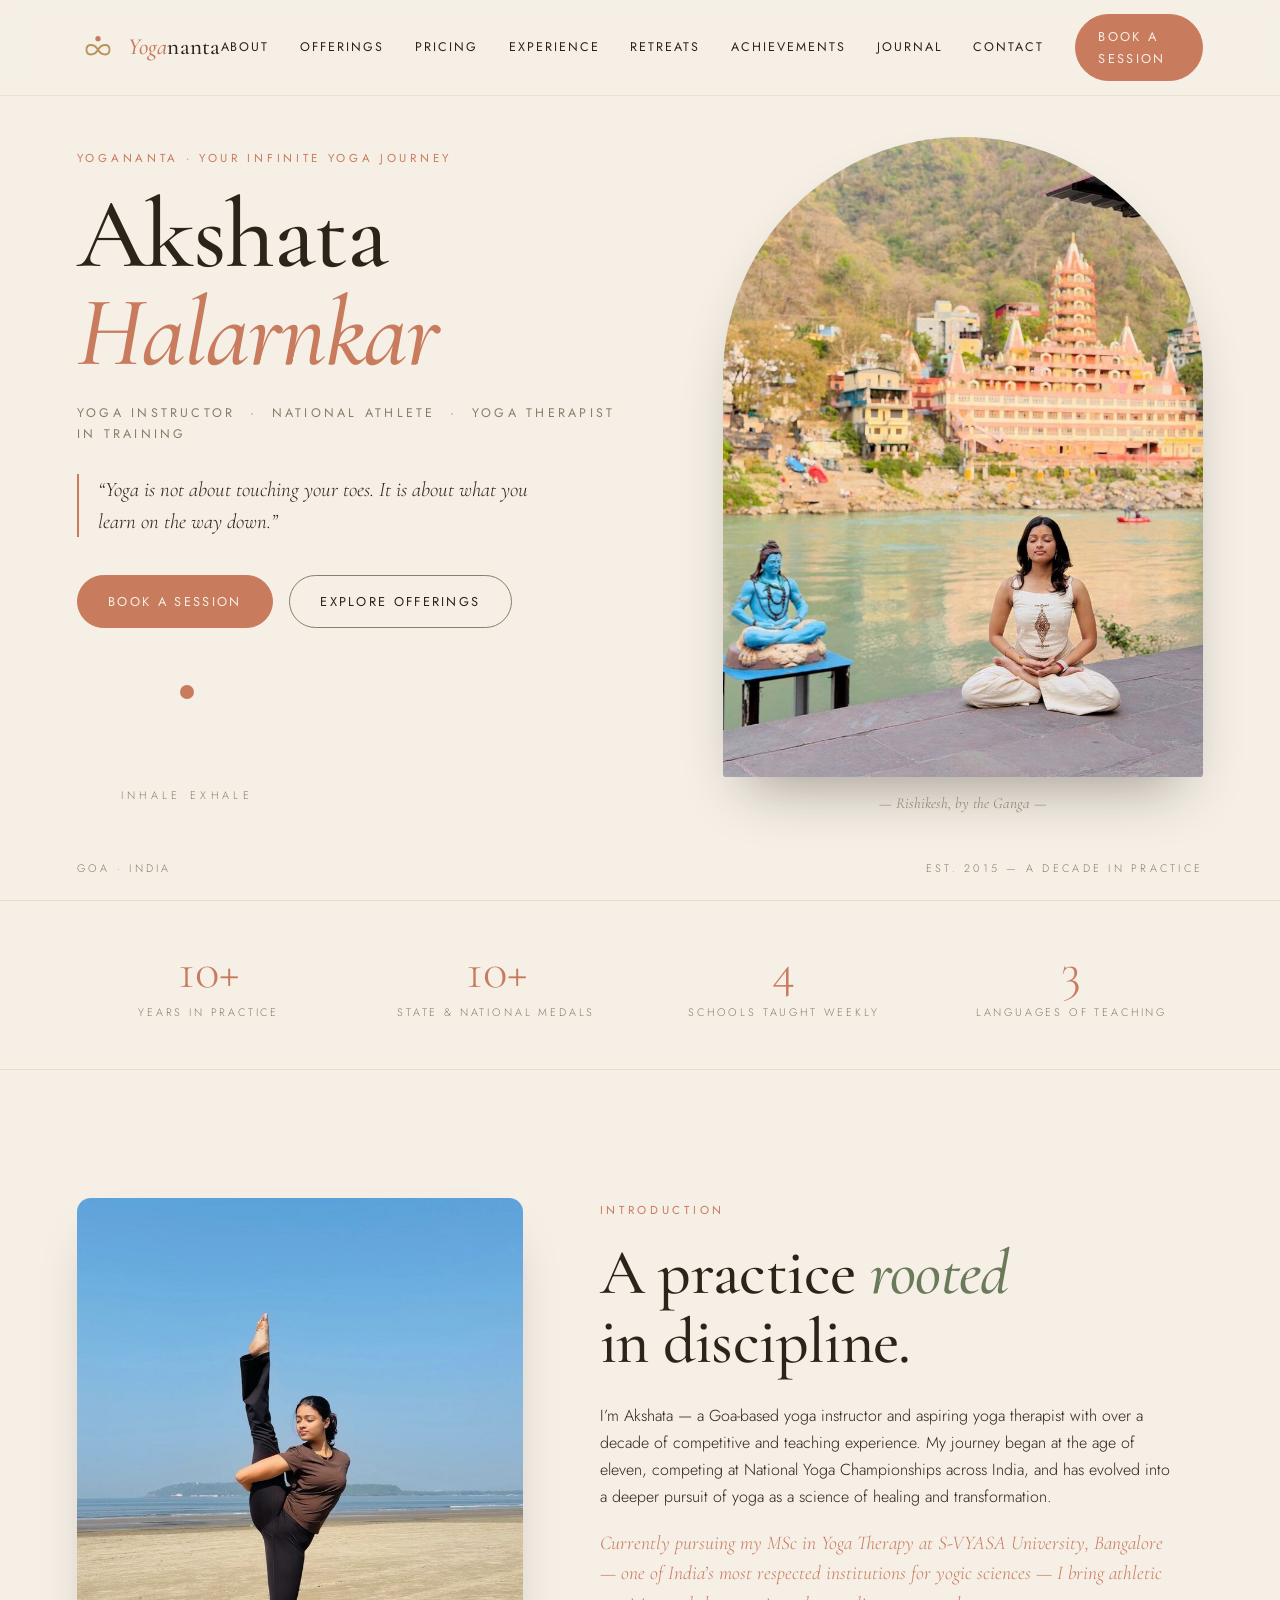
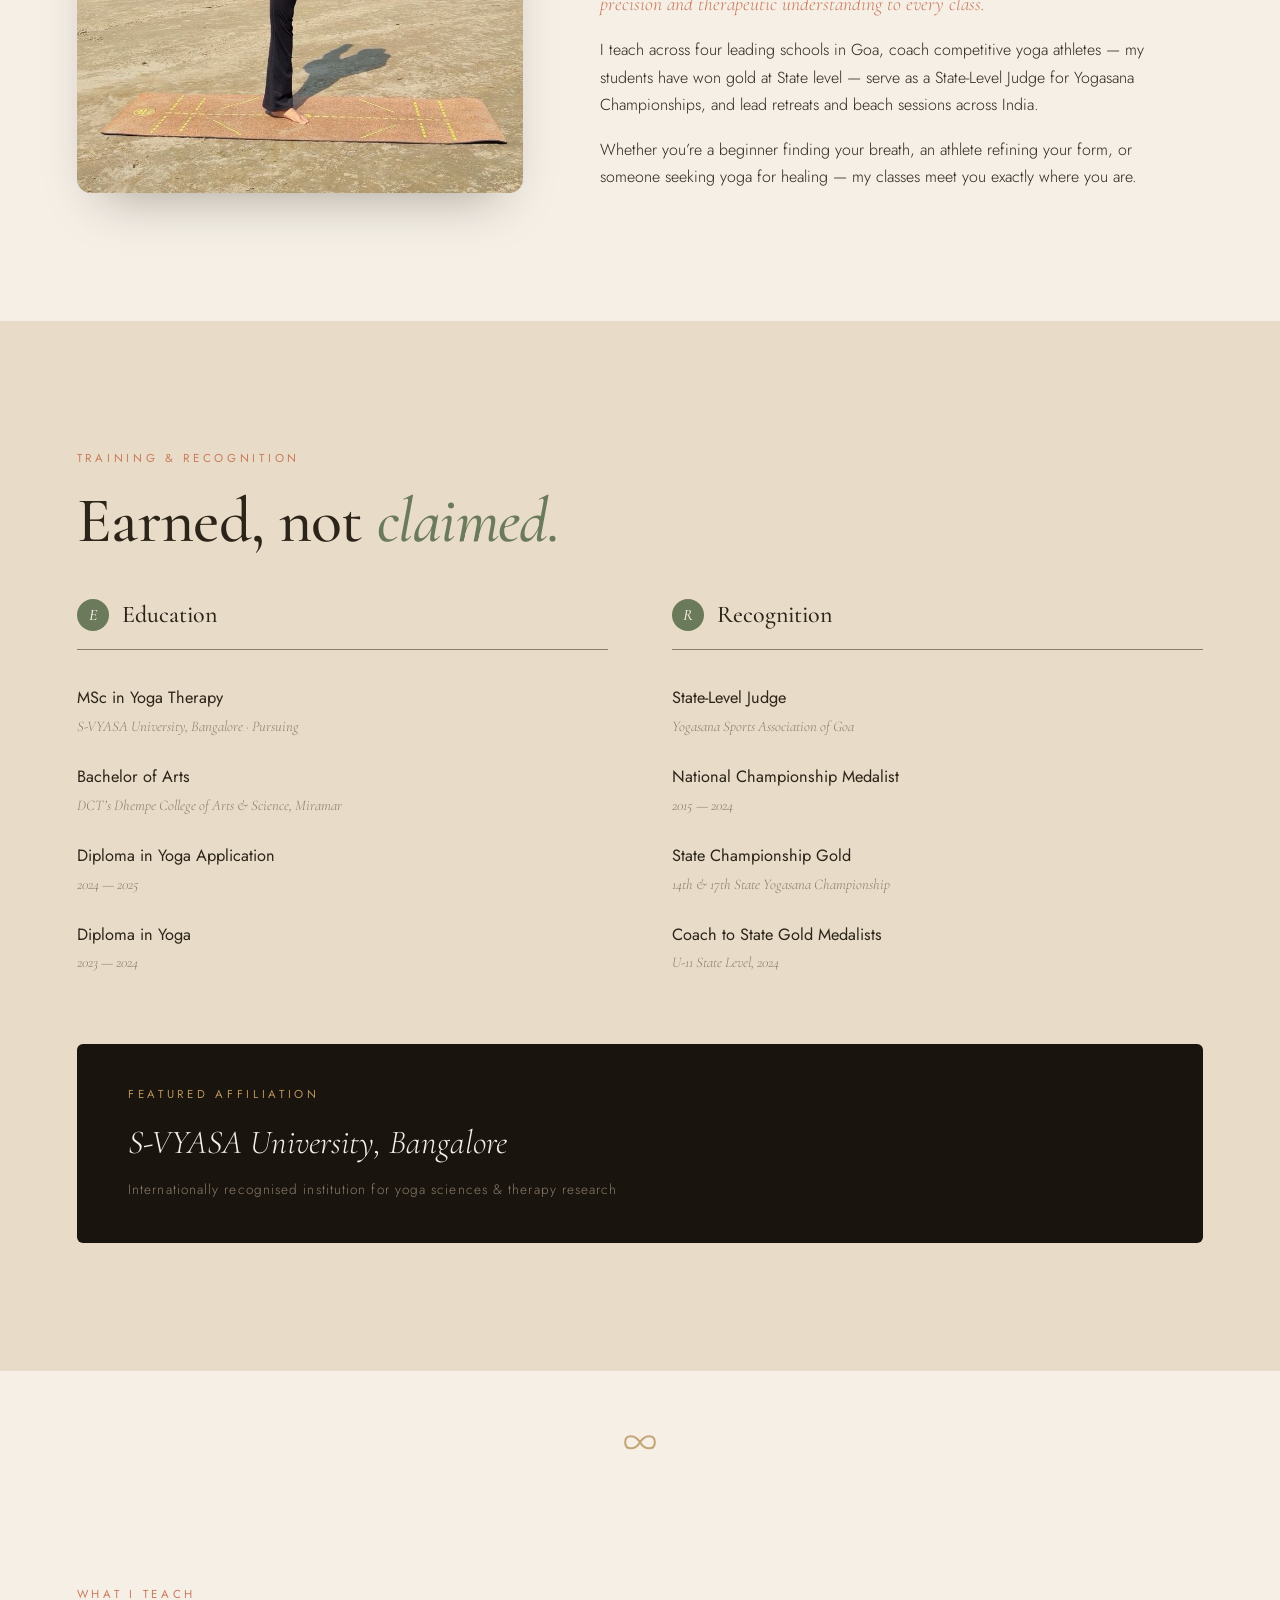
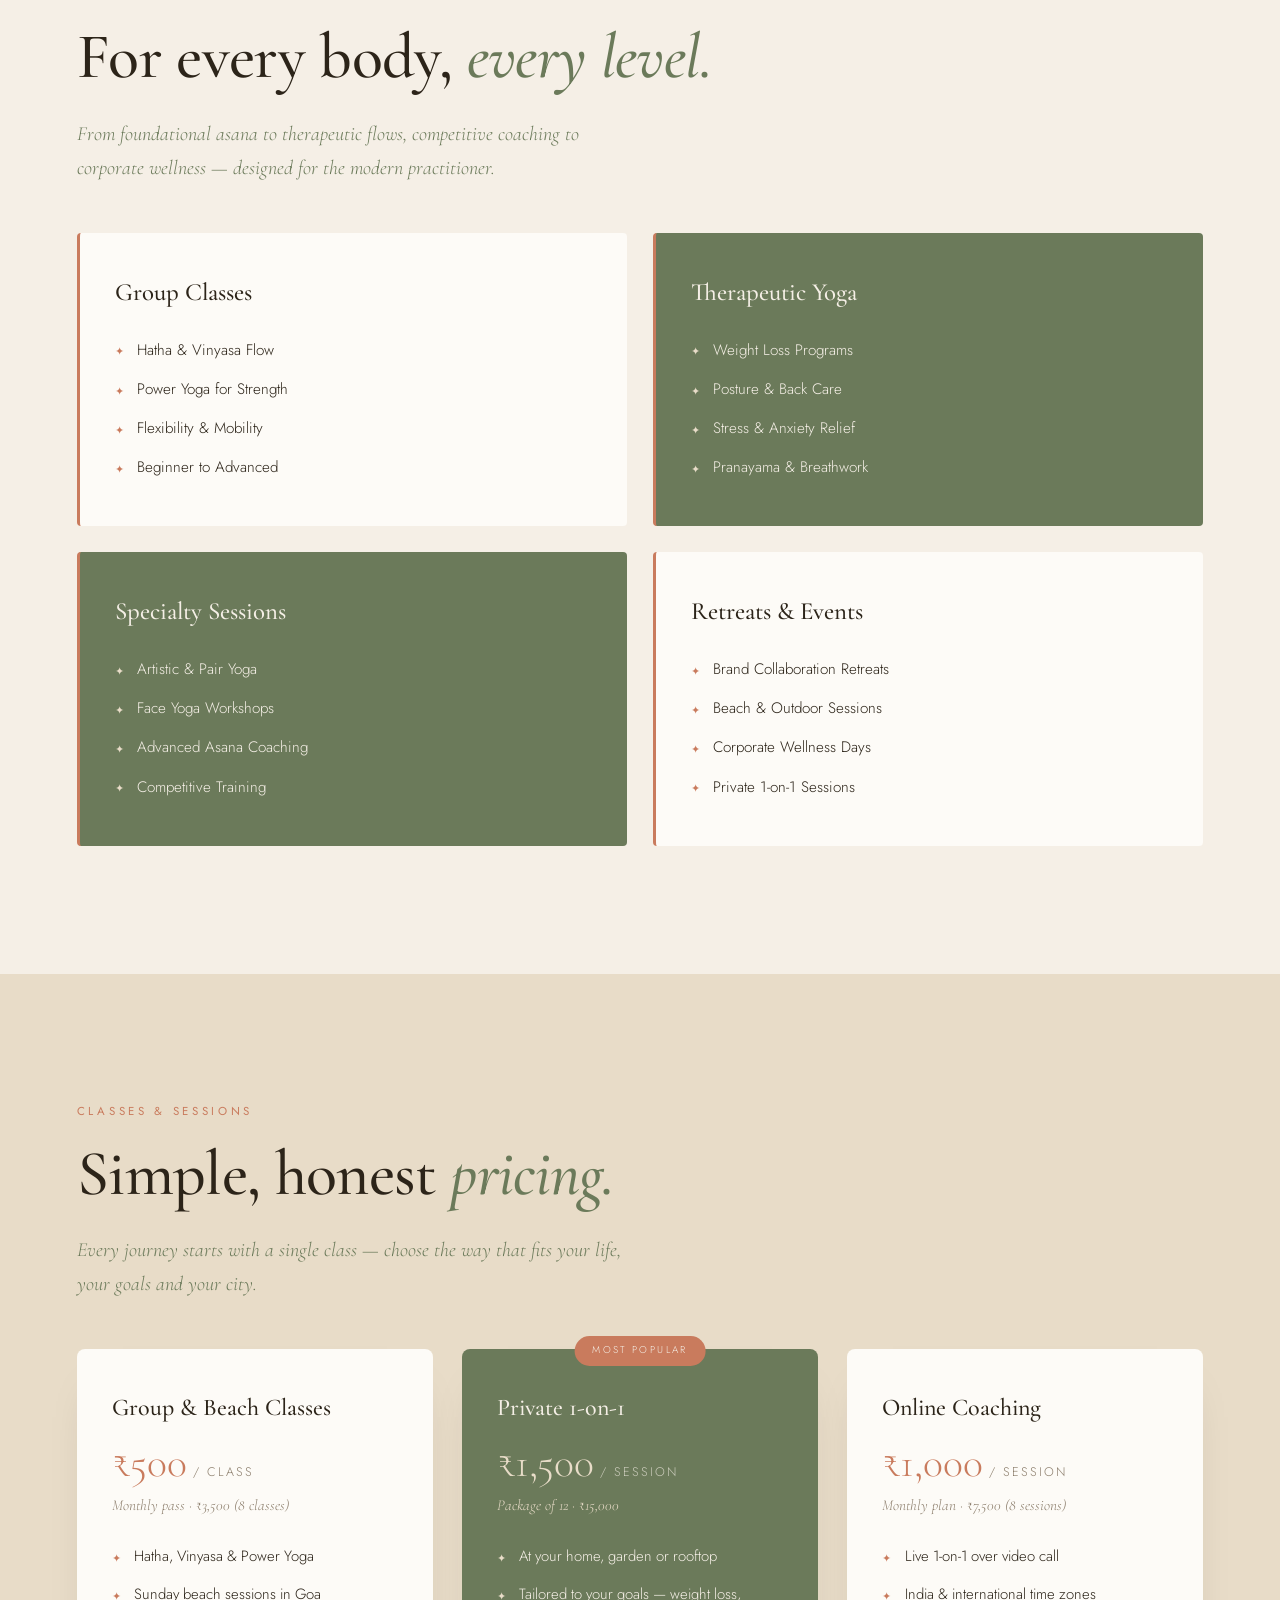
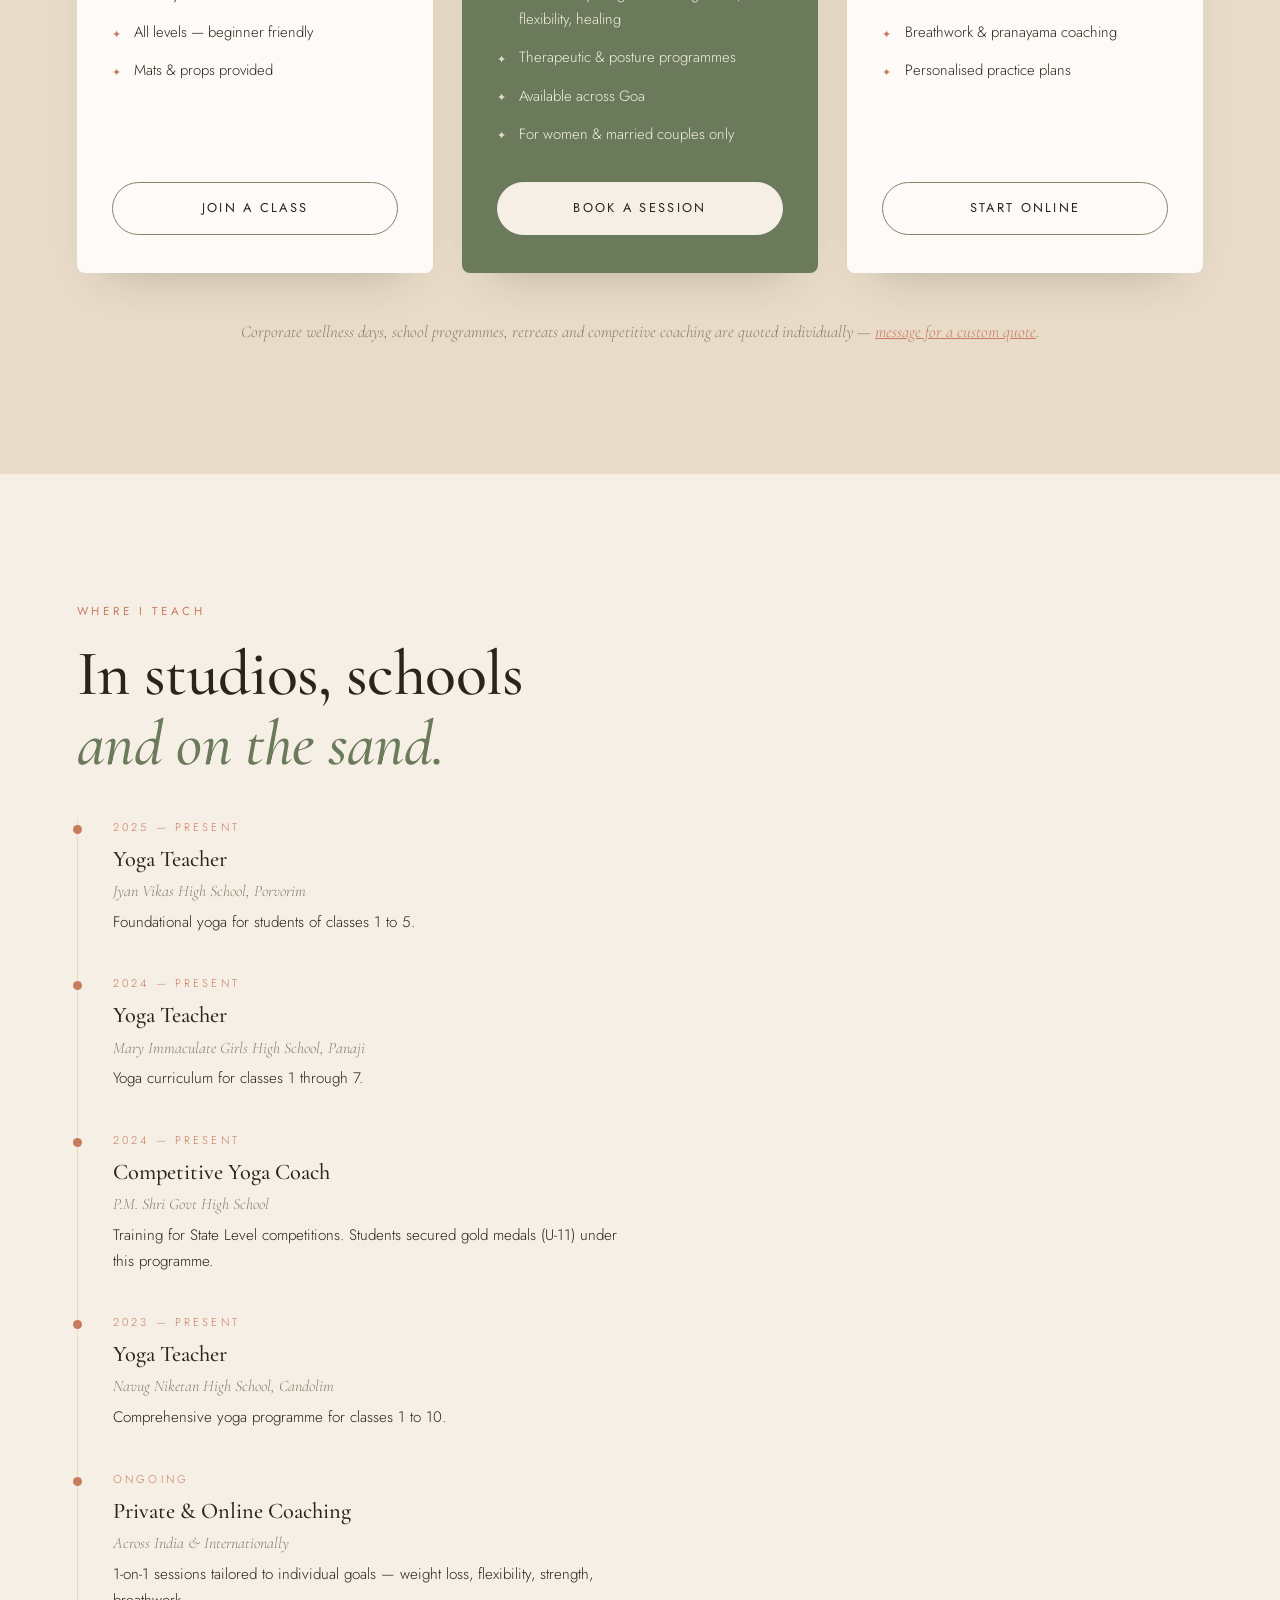
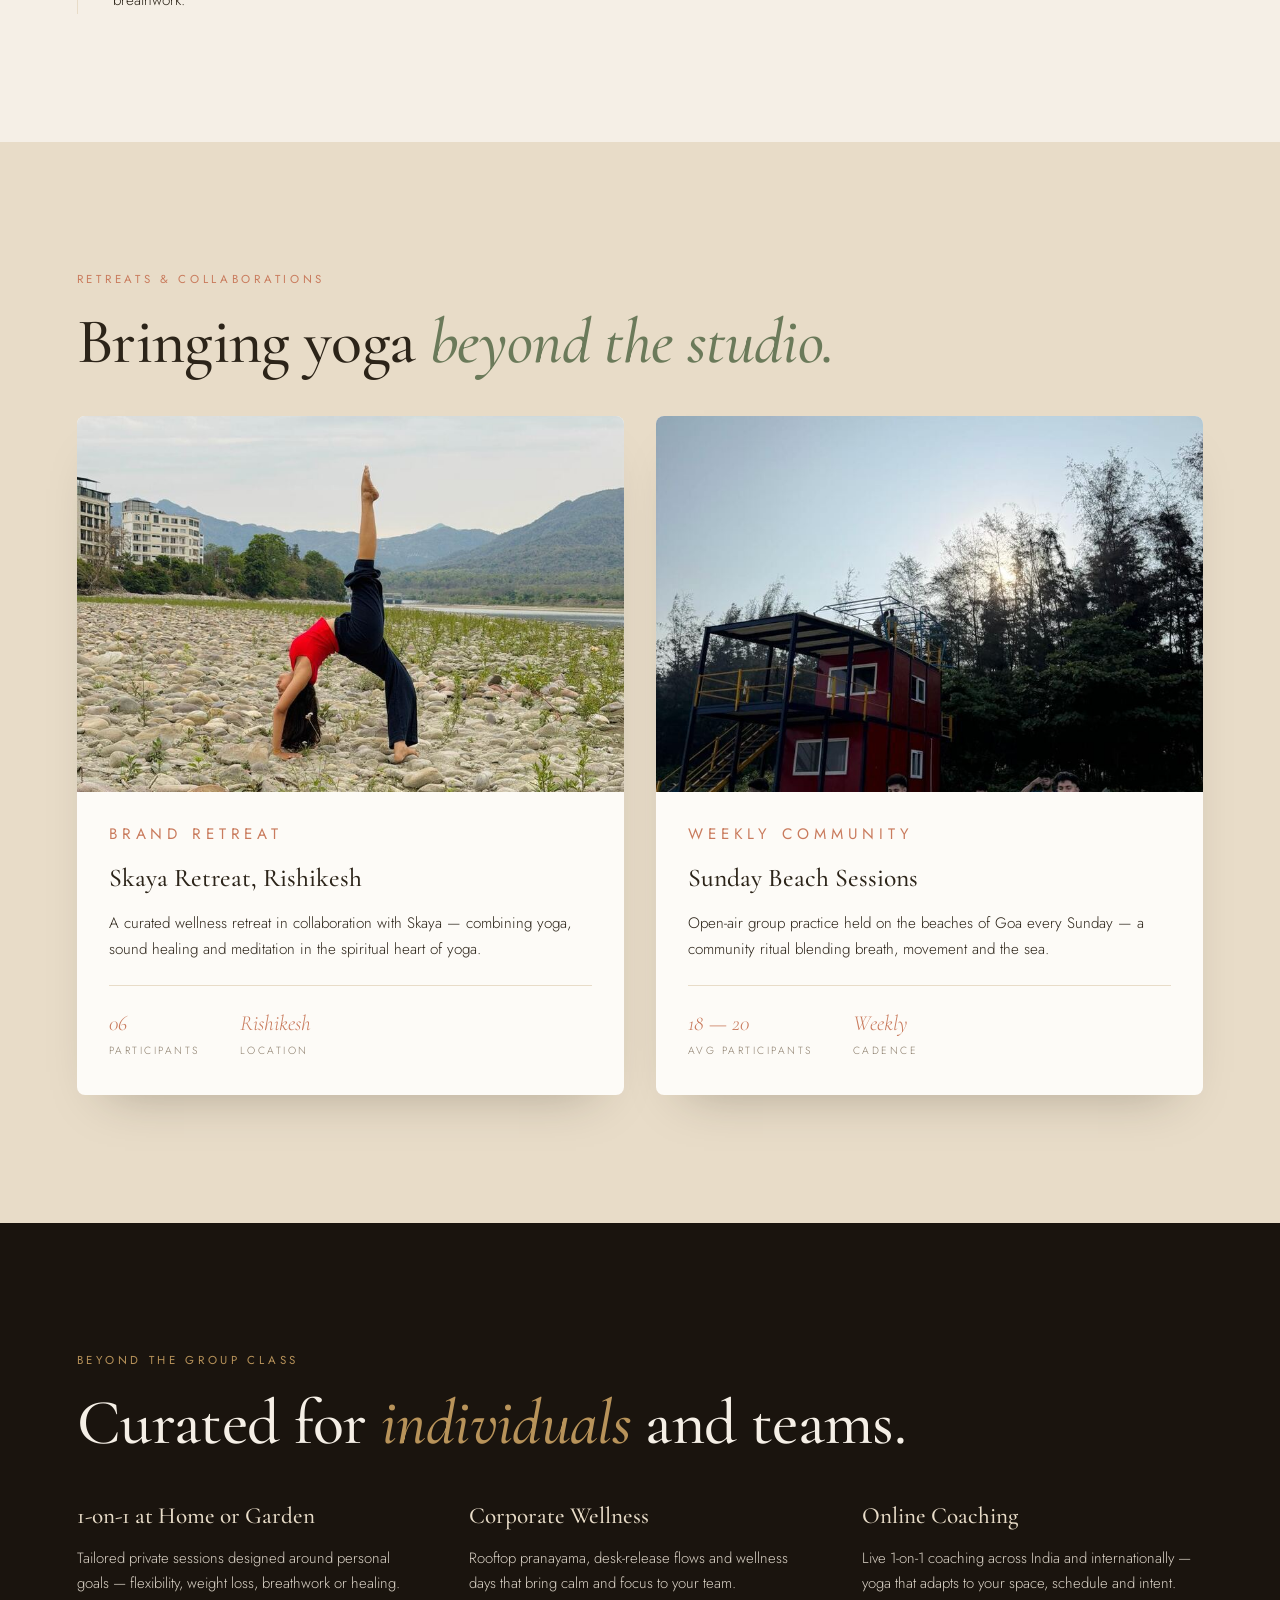
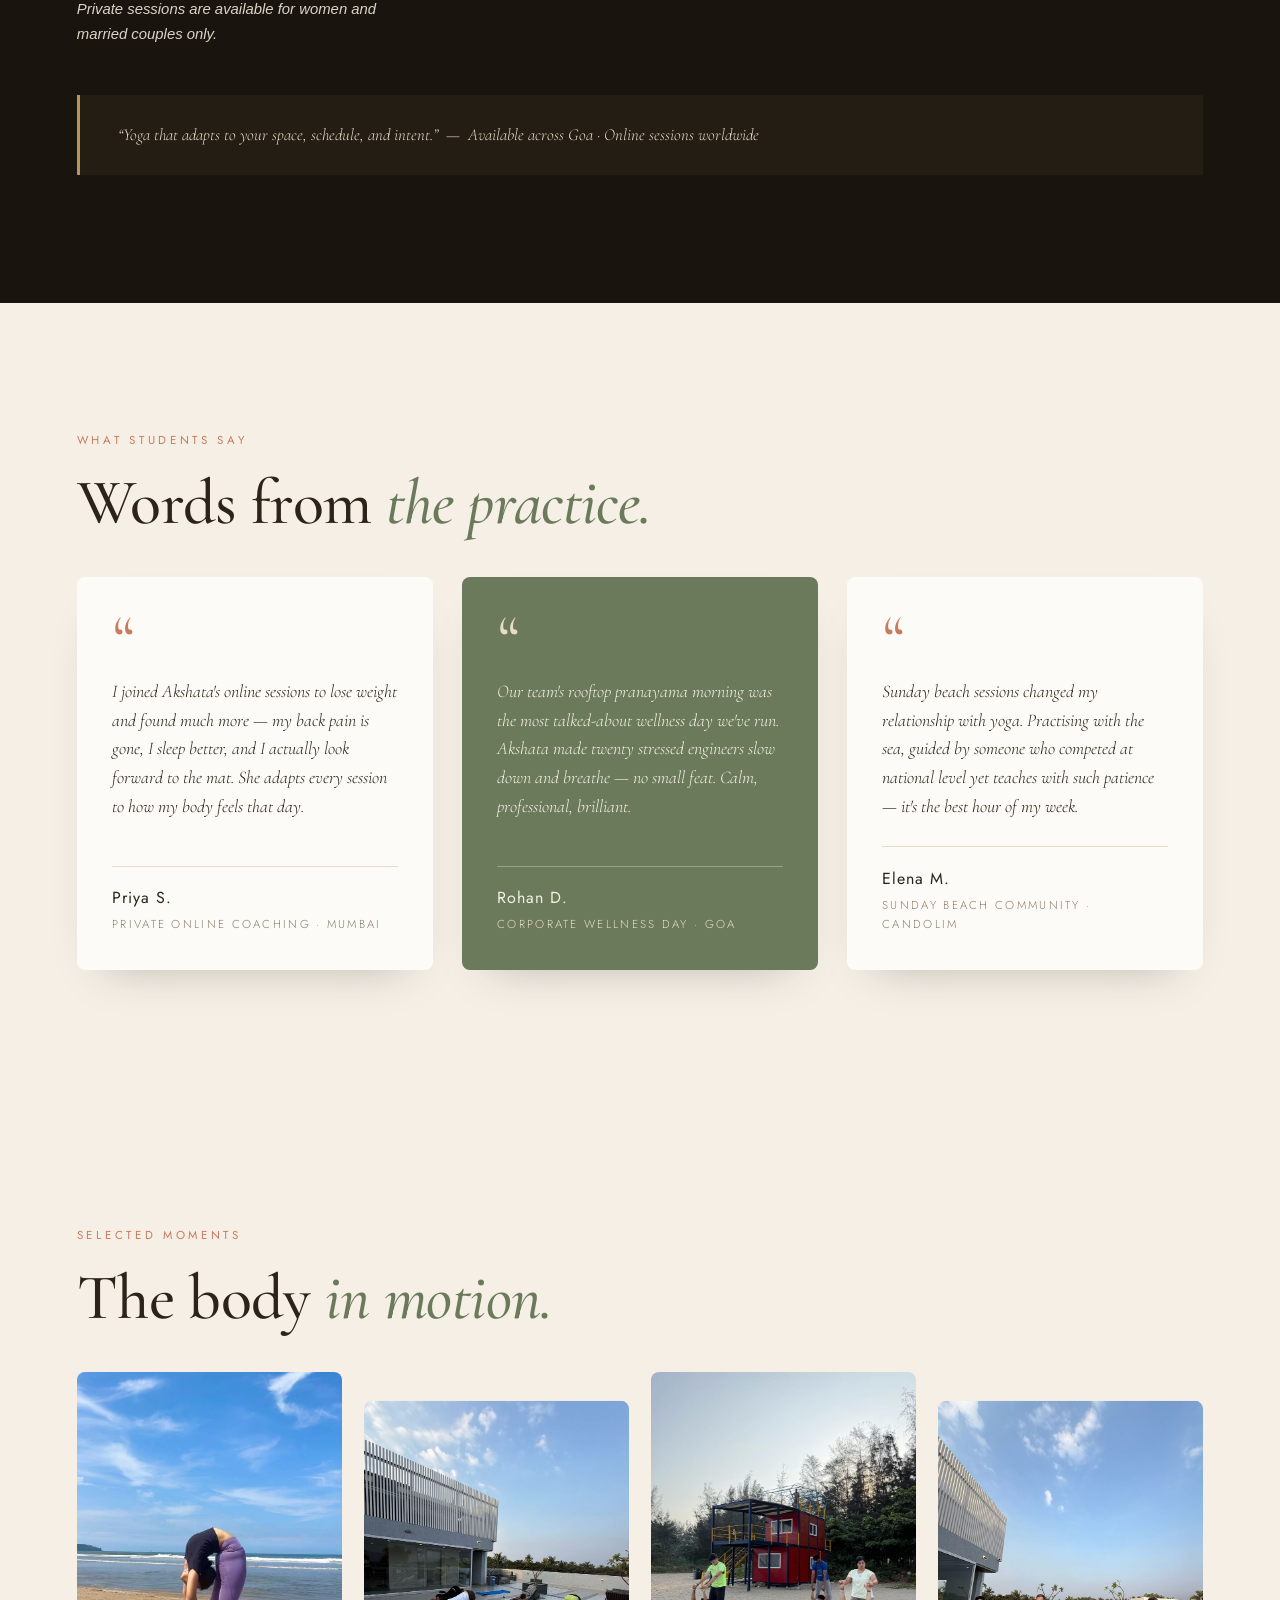
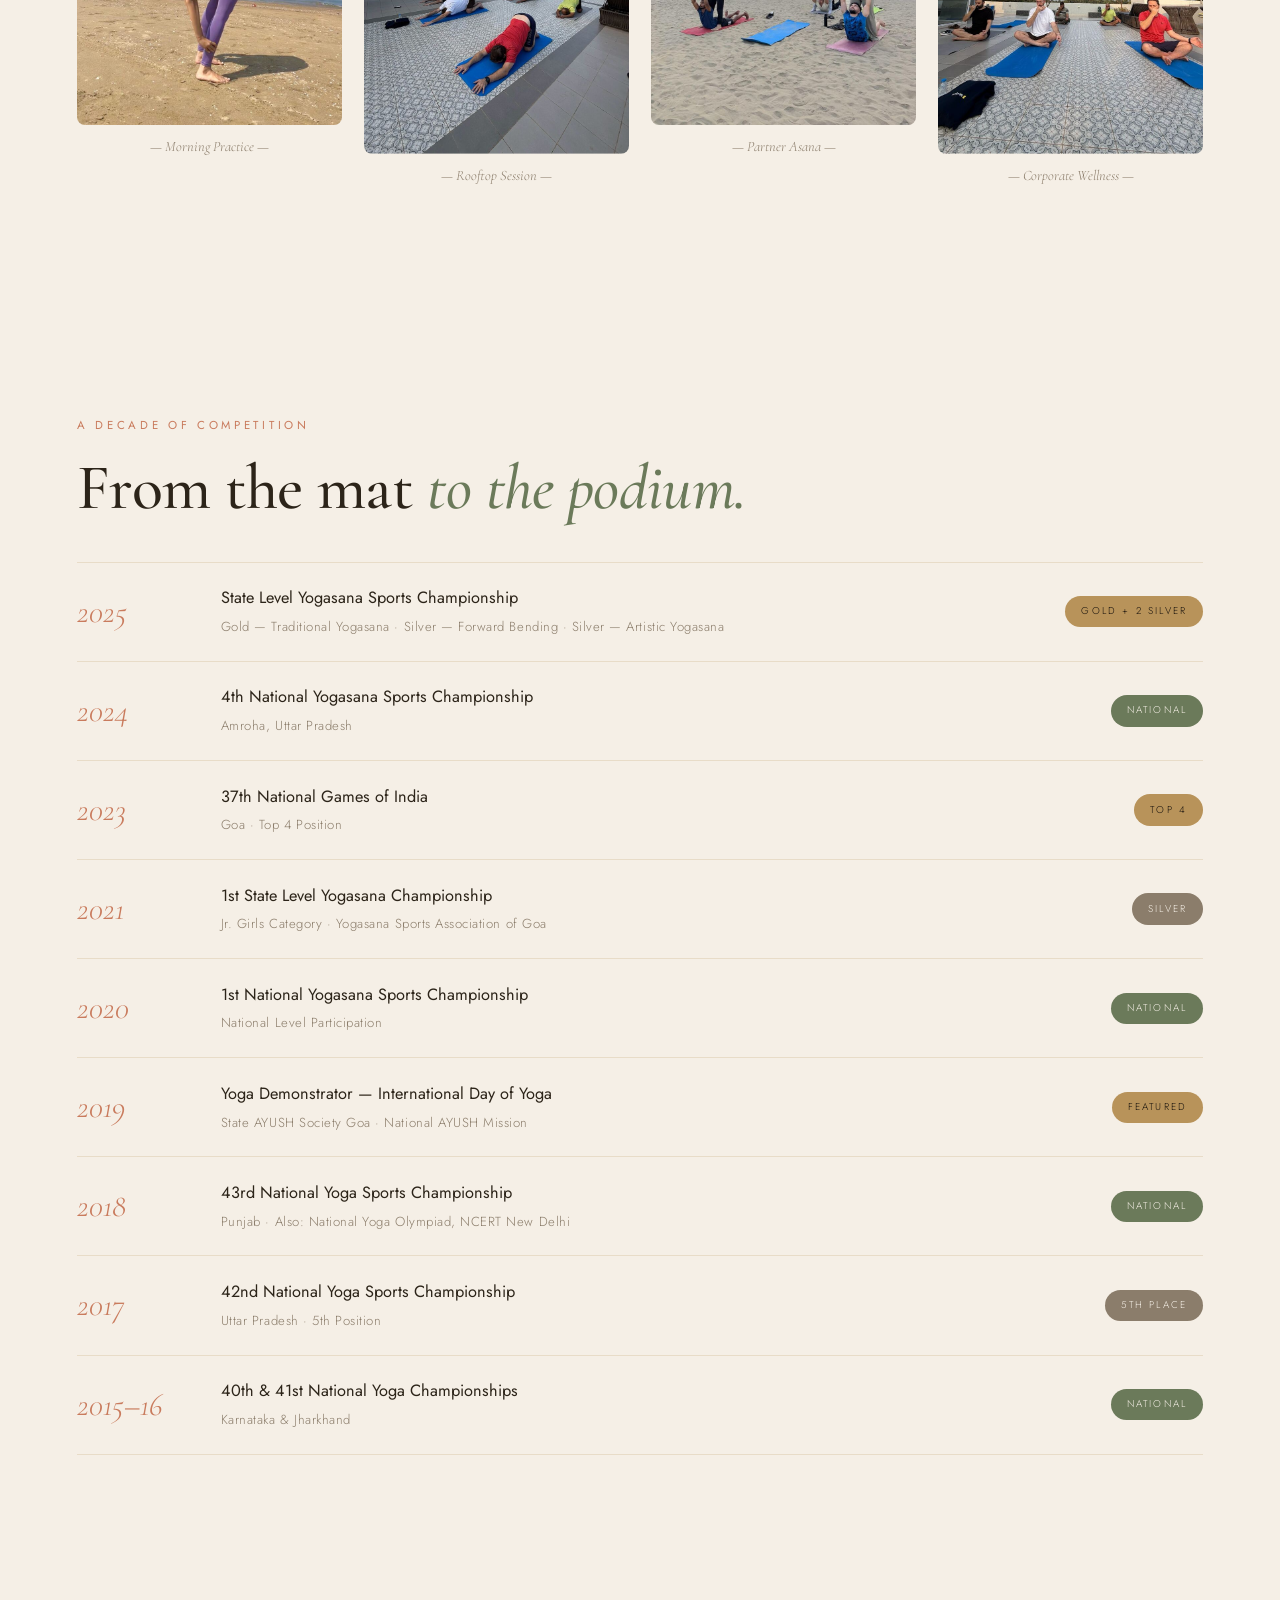
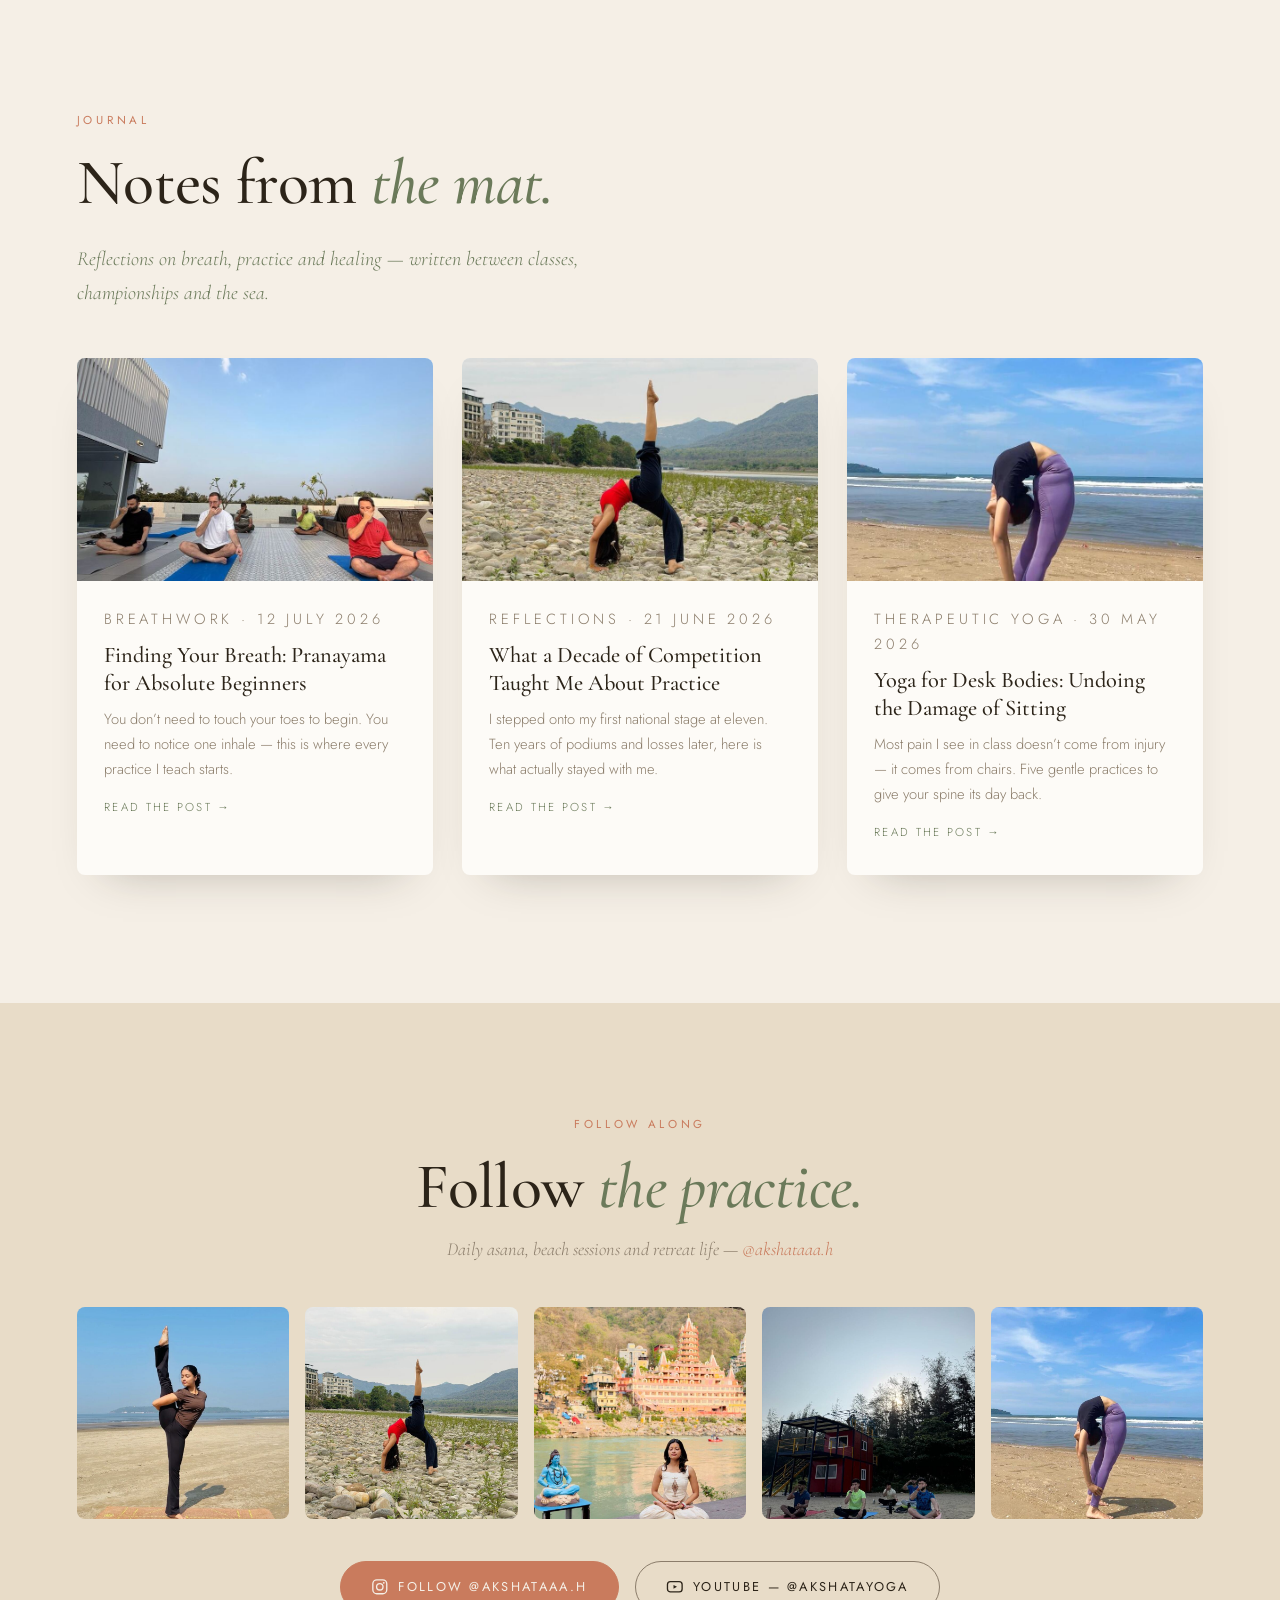
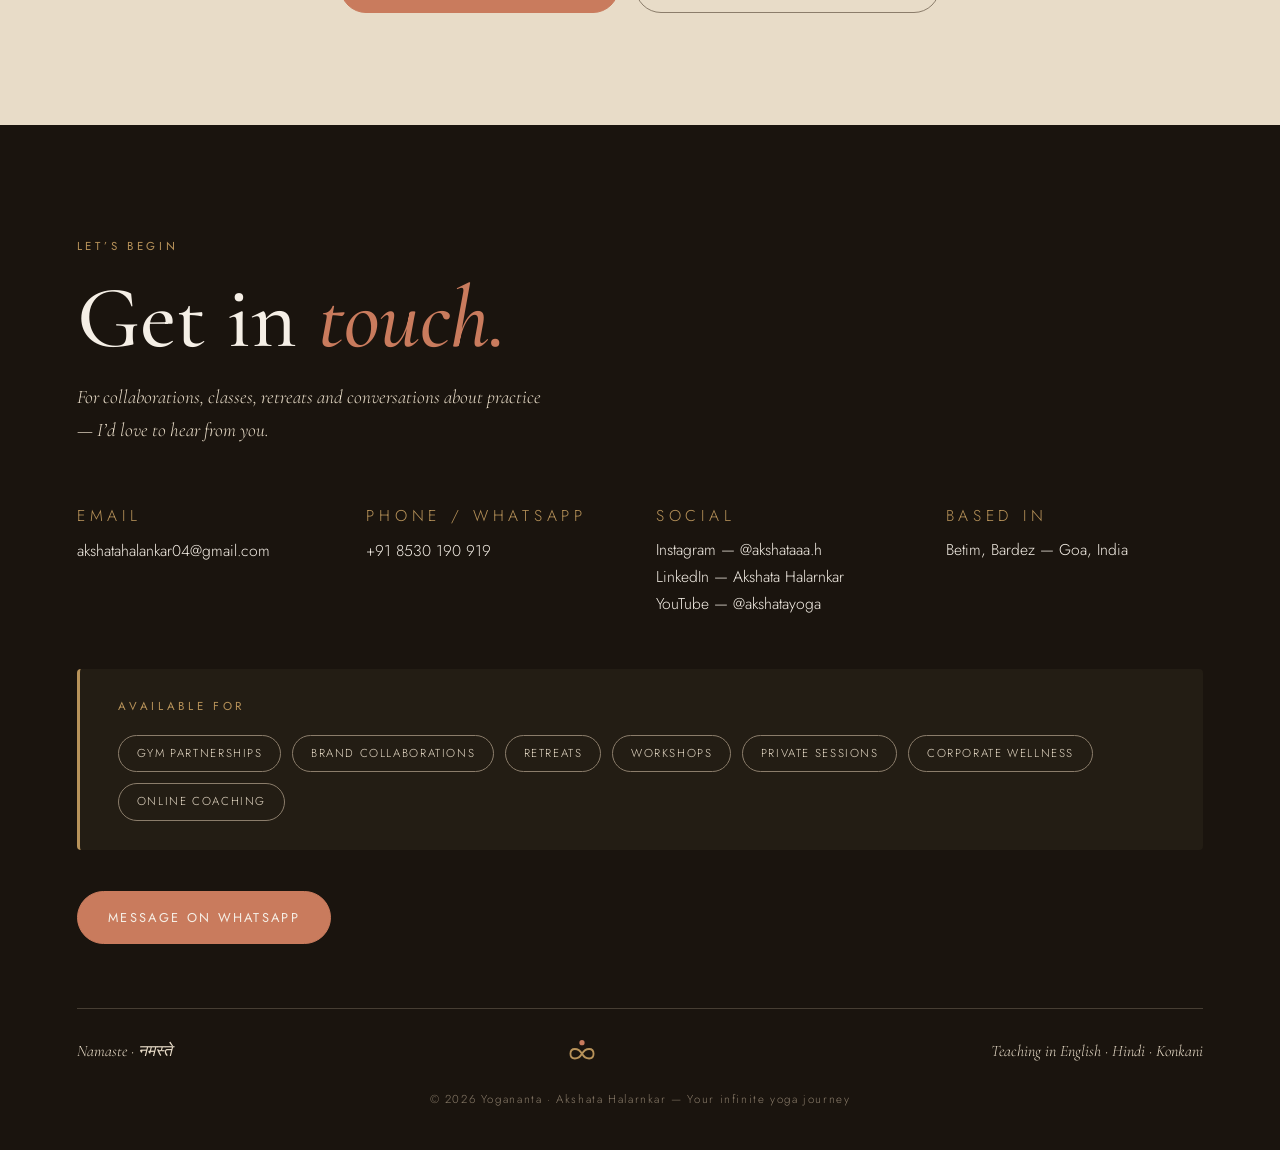
==== commit f04a44ed: "Note private sessions are for women and married couples only Co-Authored-By: Claude Fable 5 <noreply" ====
--- a/index.html
+++ b/index.html
@@ -206,6 +206,7 @@
           <li>Tailored to your goals — weight loss, flexibility, healing</li>
           <li>Therapeutic &amp; posture programmes</li>
           <li>Available across Goa</li>
+          <li>For women &amp; married couples only</li>
         </ul>
         <a class="btn btn--solid" href="https://wa.me/918530190919?text=Namaste%20Akshata%2C%20I%27d%20like%20to%20book%20a%20private%201-on-1%20session." target="_blank" rel="noopener">Book a session</a>
       </article>
@@ -302,7 +303,7 @@
     <div class="private__grid">
       <div class="private__item reveal">
         <h3>1-on-1 at Home or Garden</h3>
-        <p>Tailored private sessions designed around personal goals — flexibility, weight loss, breathwork or healing.</p>
+        <p>Tailored private sessions designed around personal goals — flexibility, weight loss, breathwork or healing. <em>Private sessions are available for women and married couples only.</em></p>
       </div>
       <div class="private__item reveal">
         <h3>Corporate Wellness</h3>
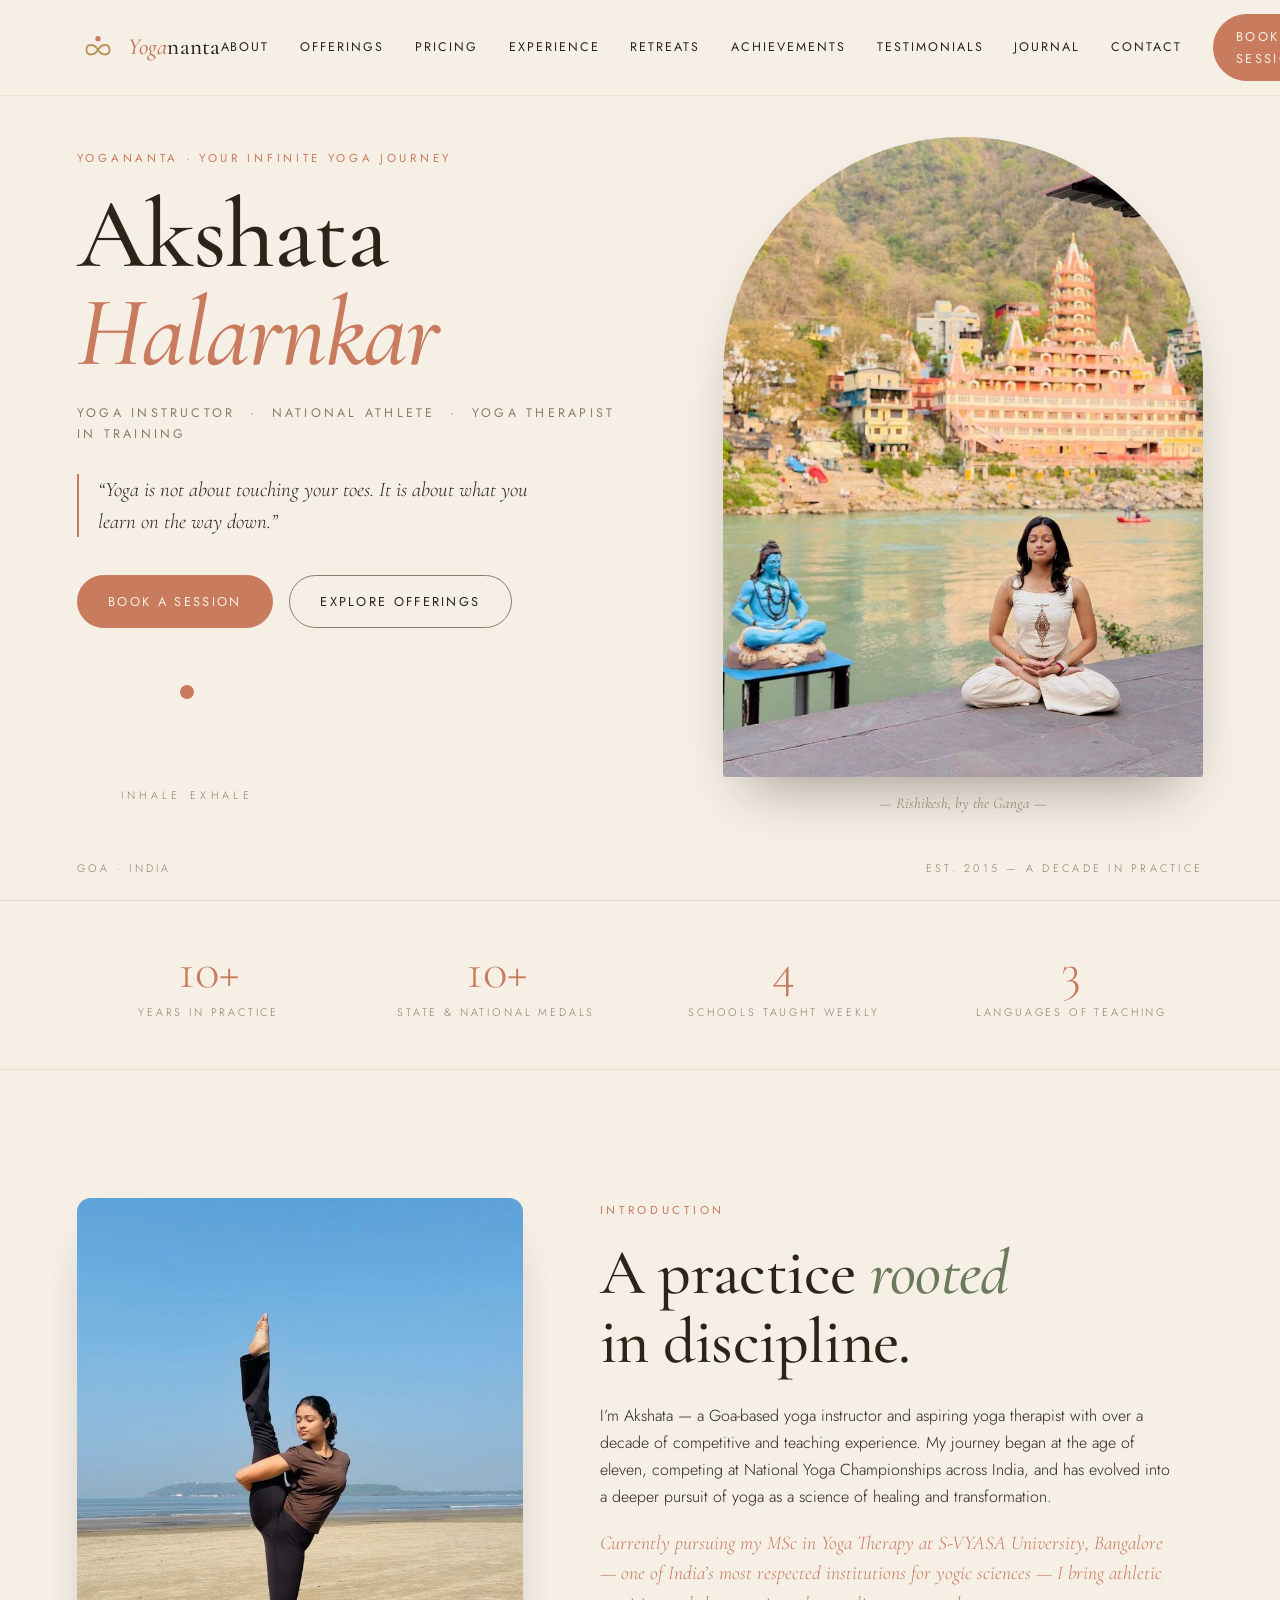
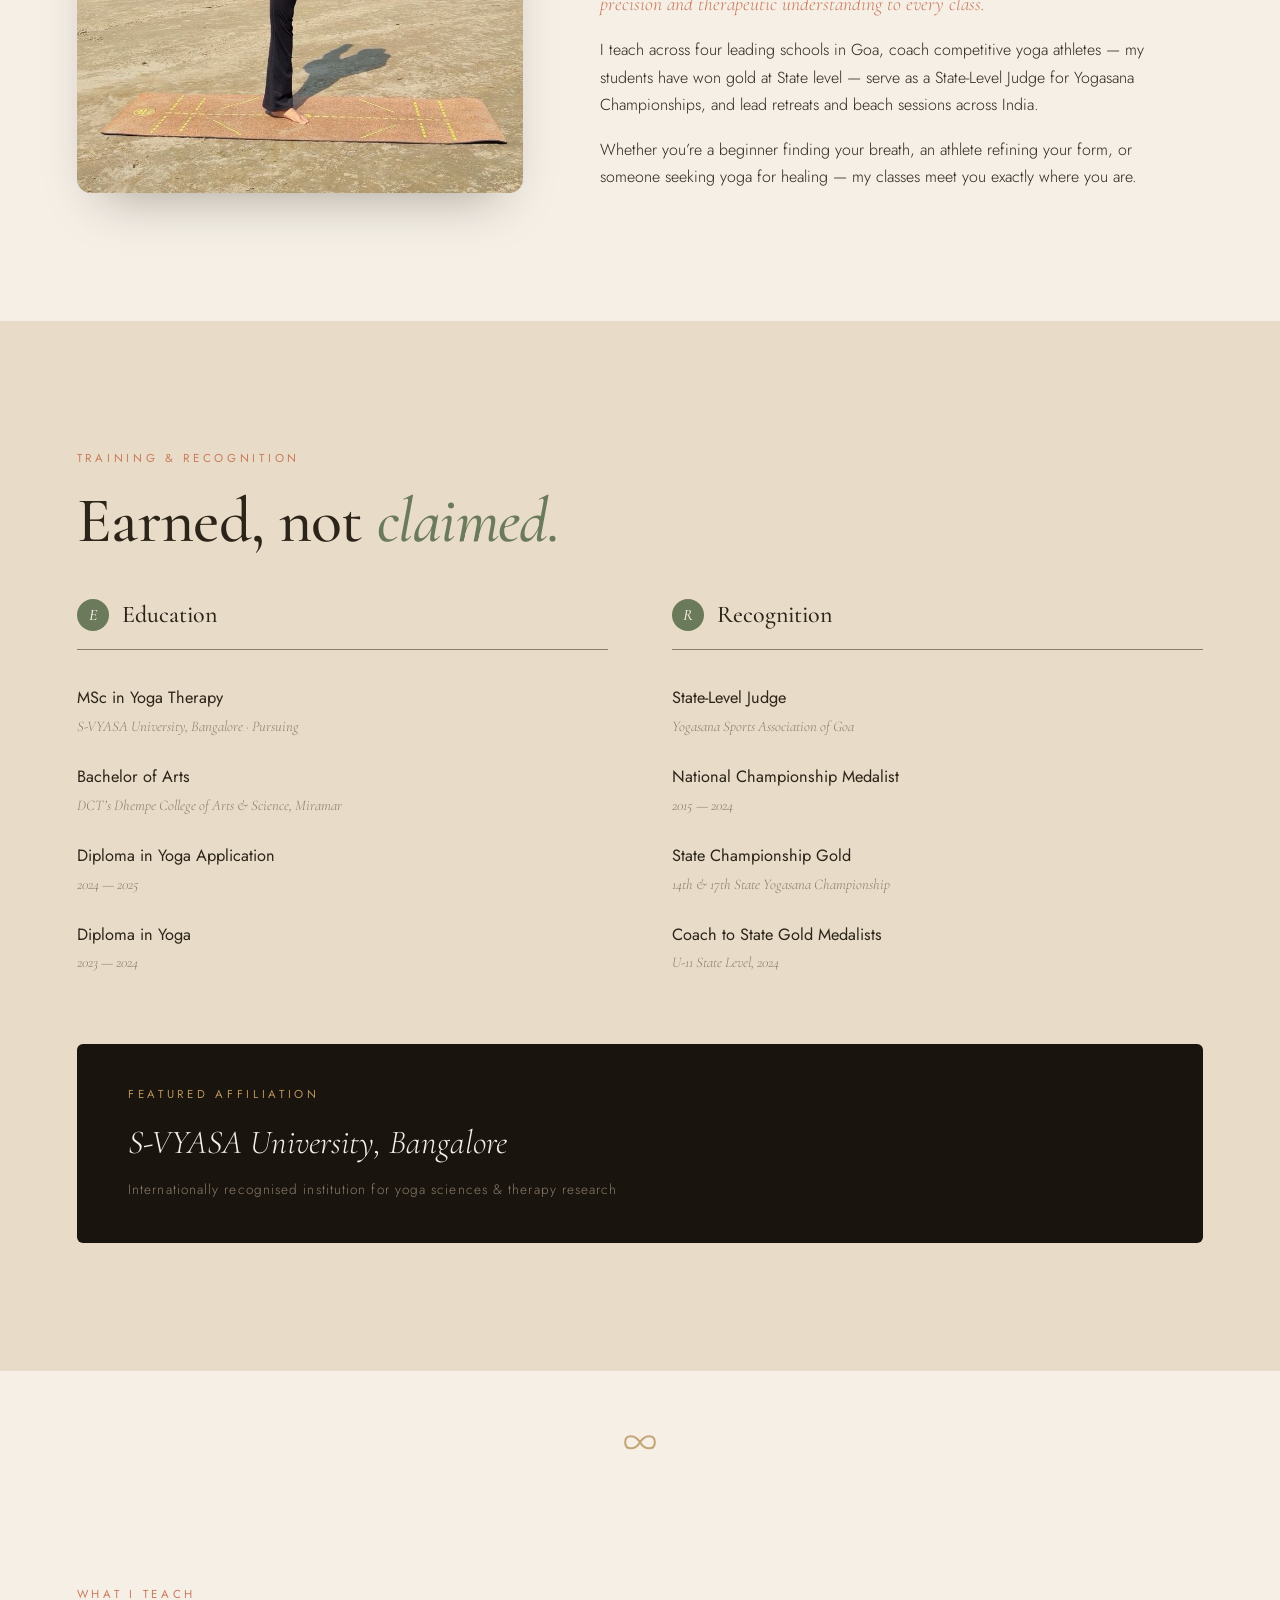
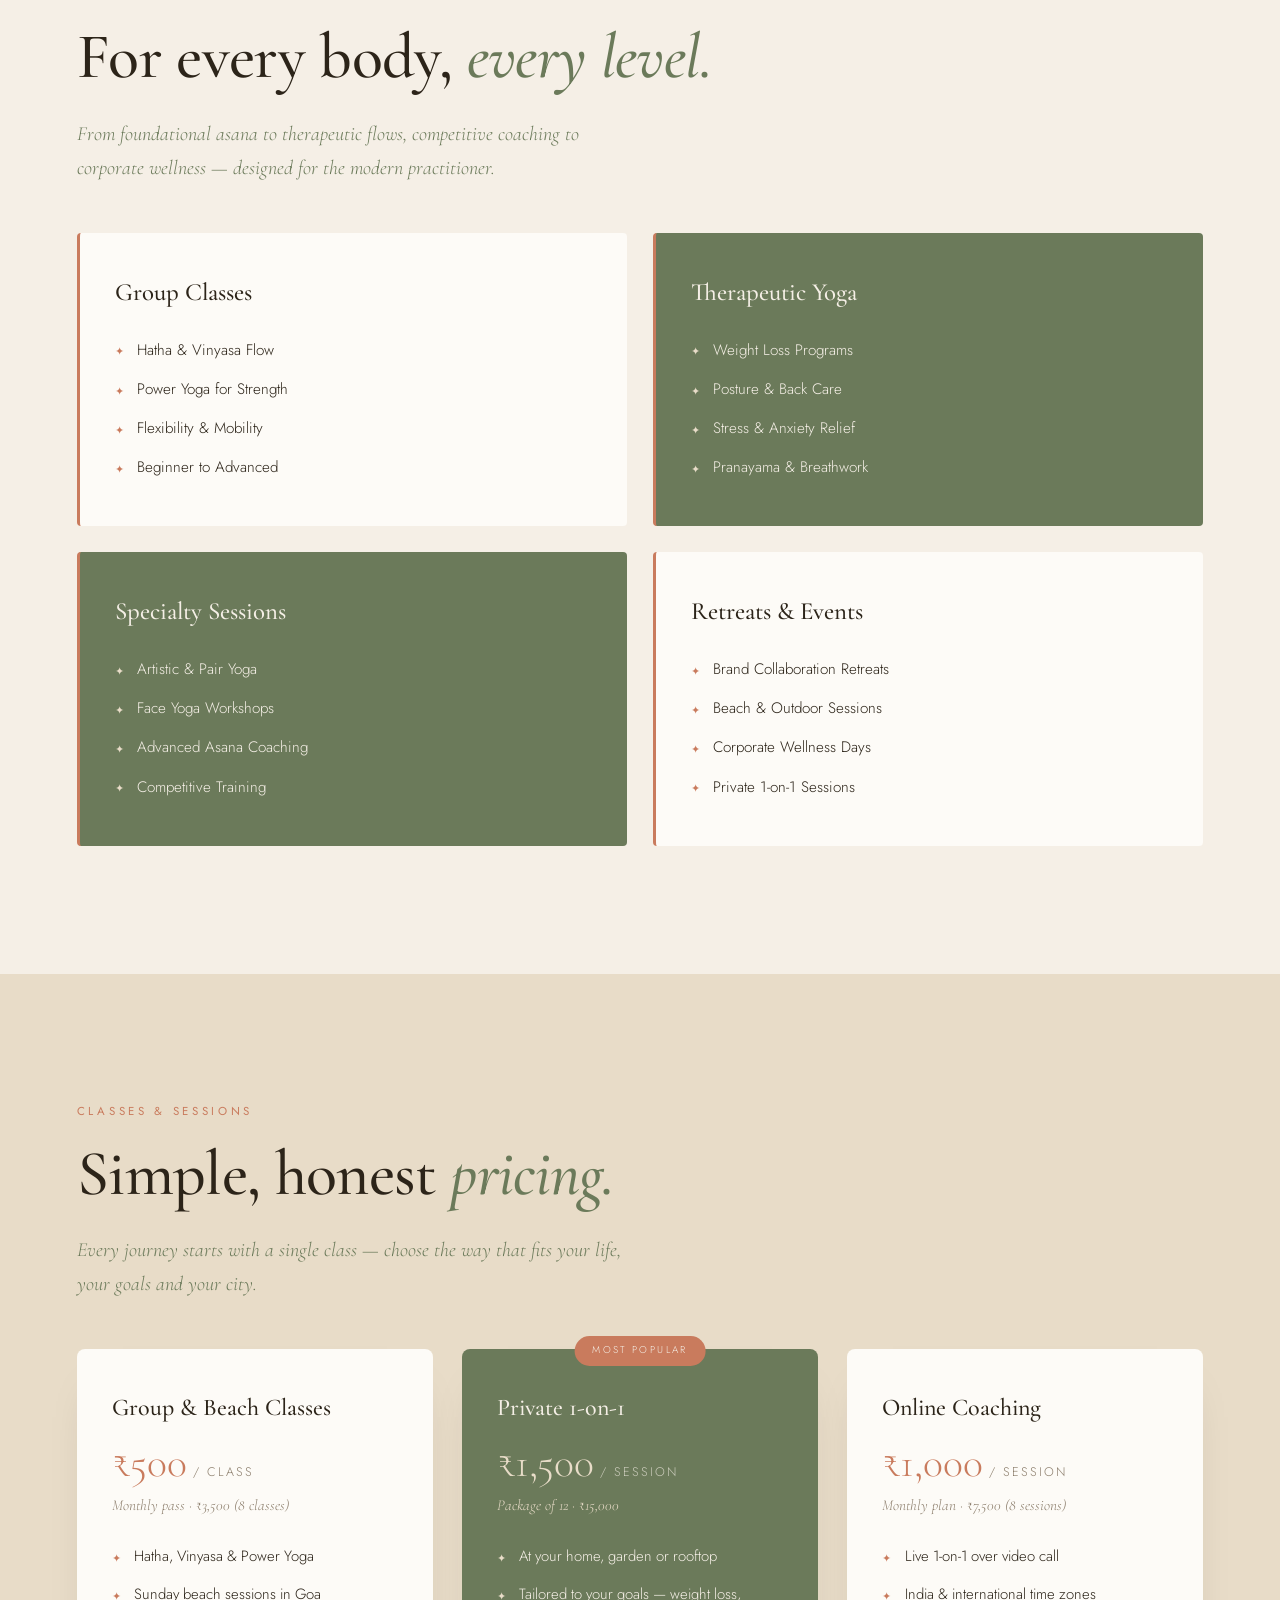
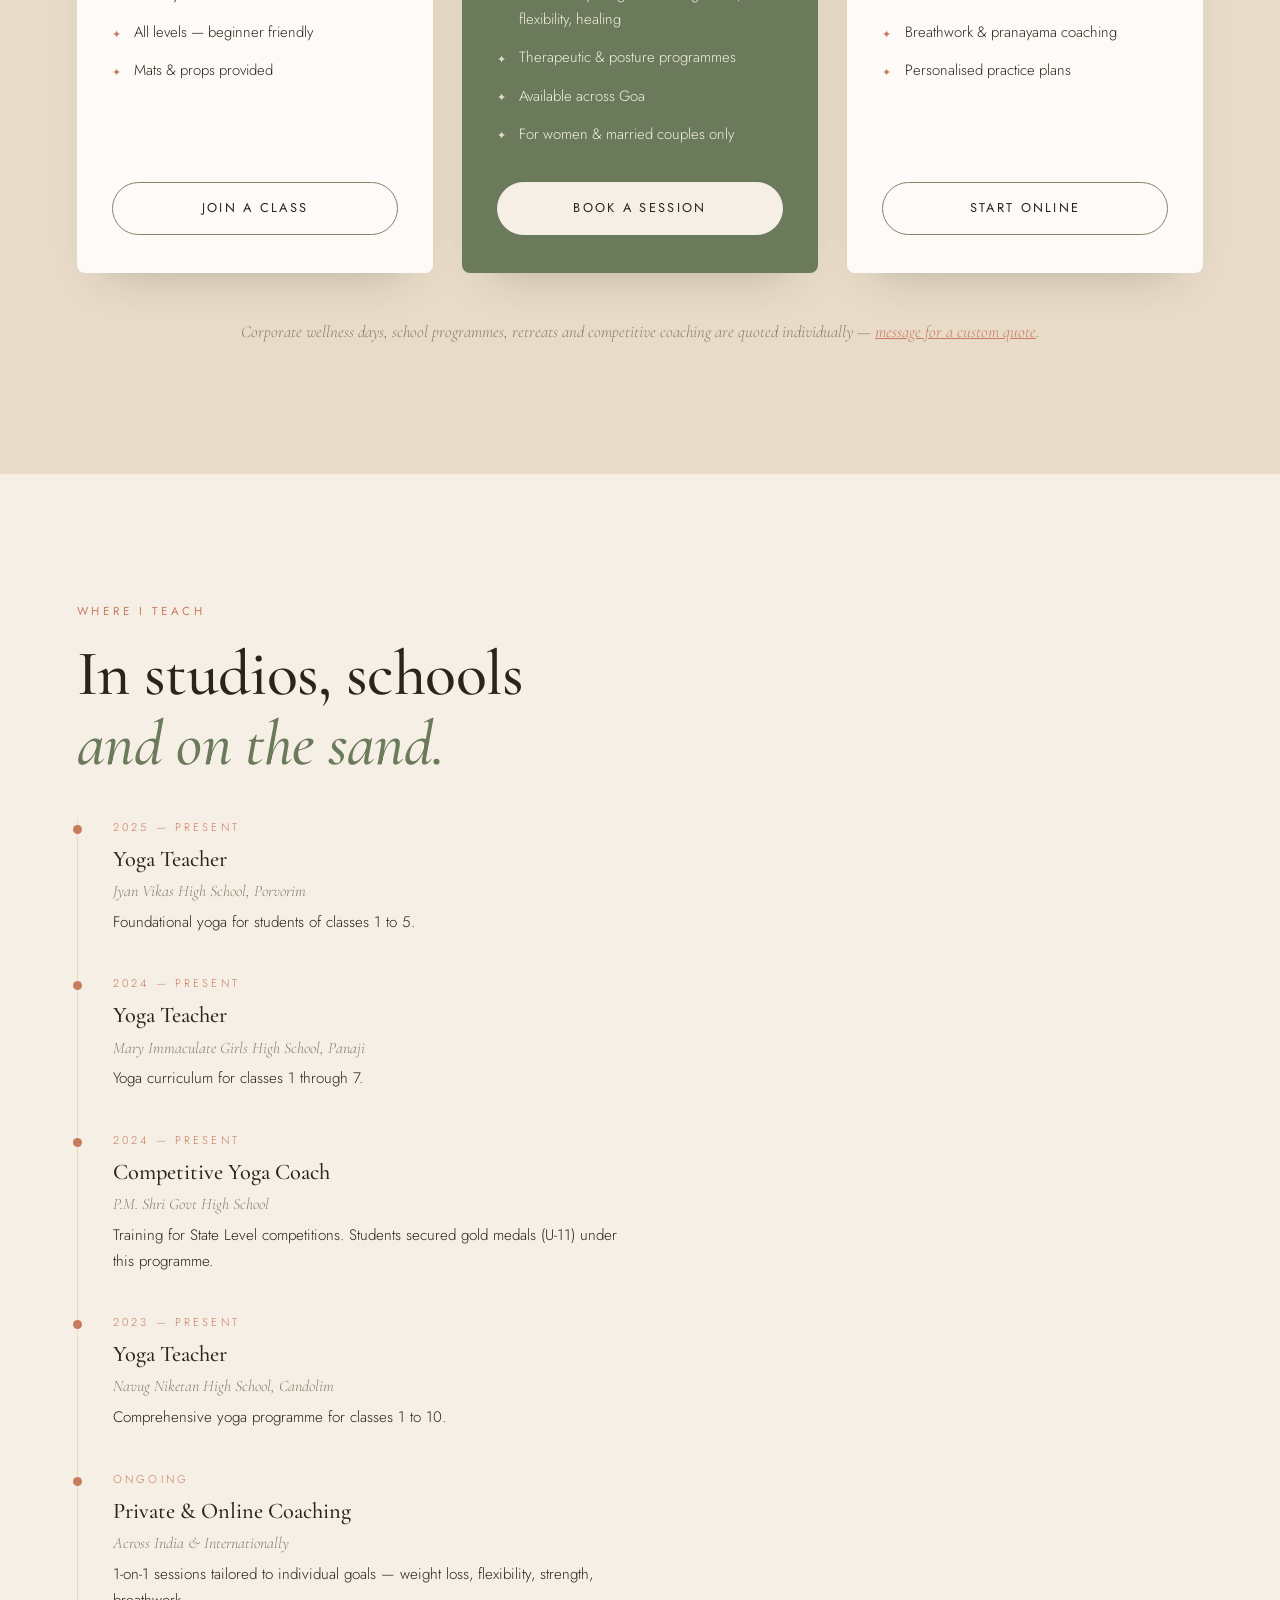
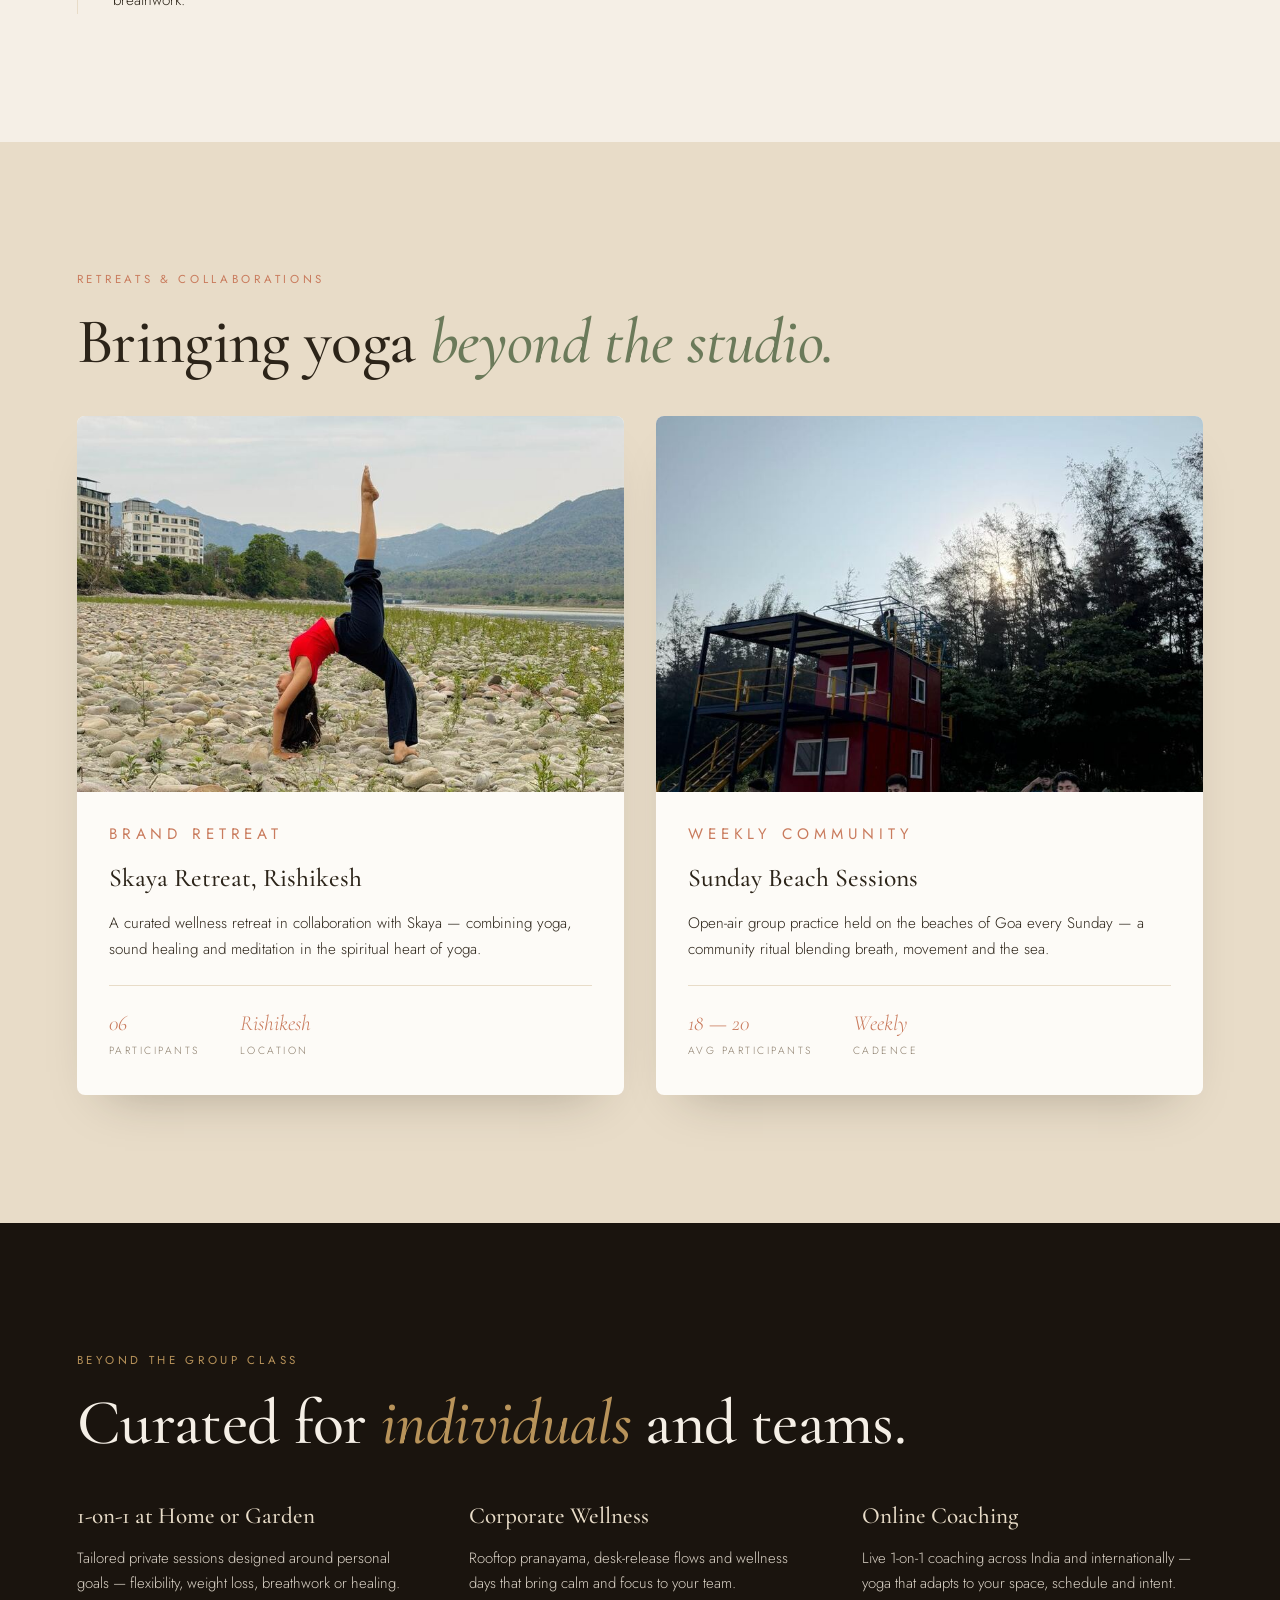
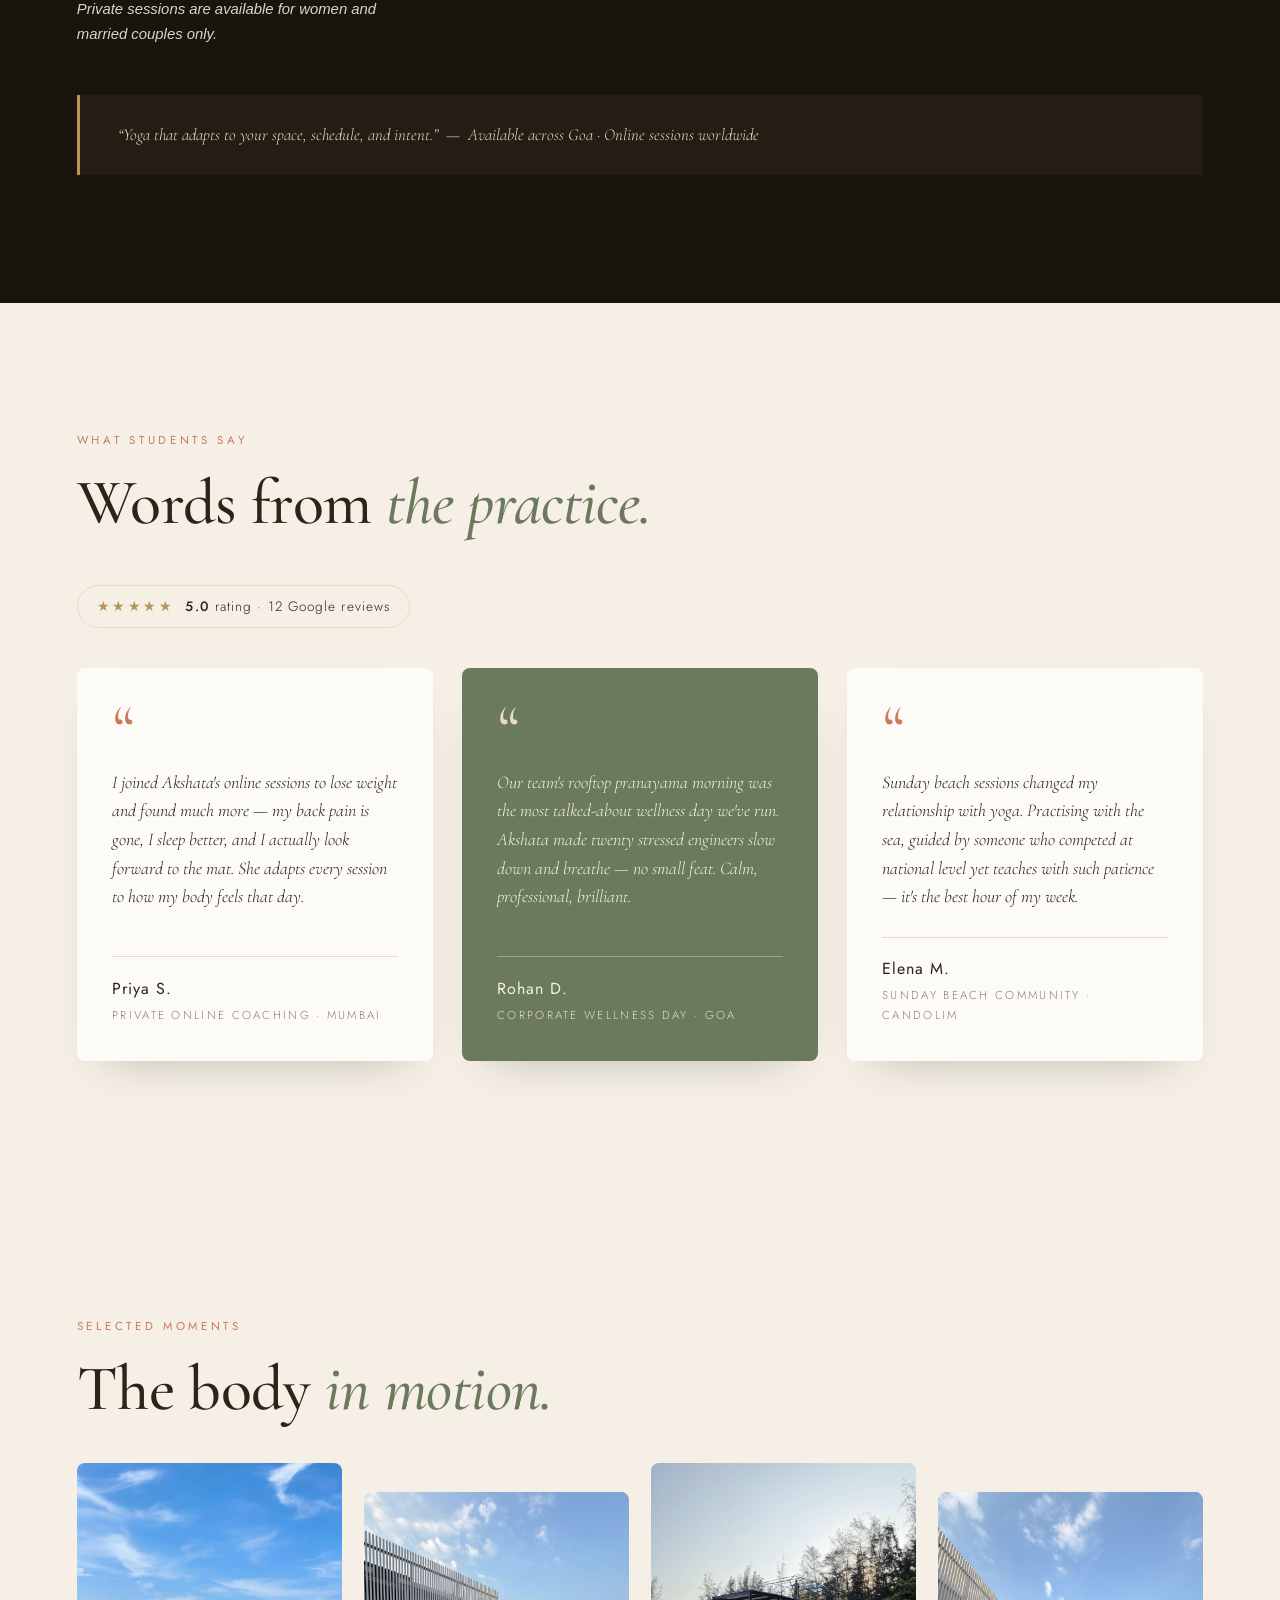
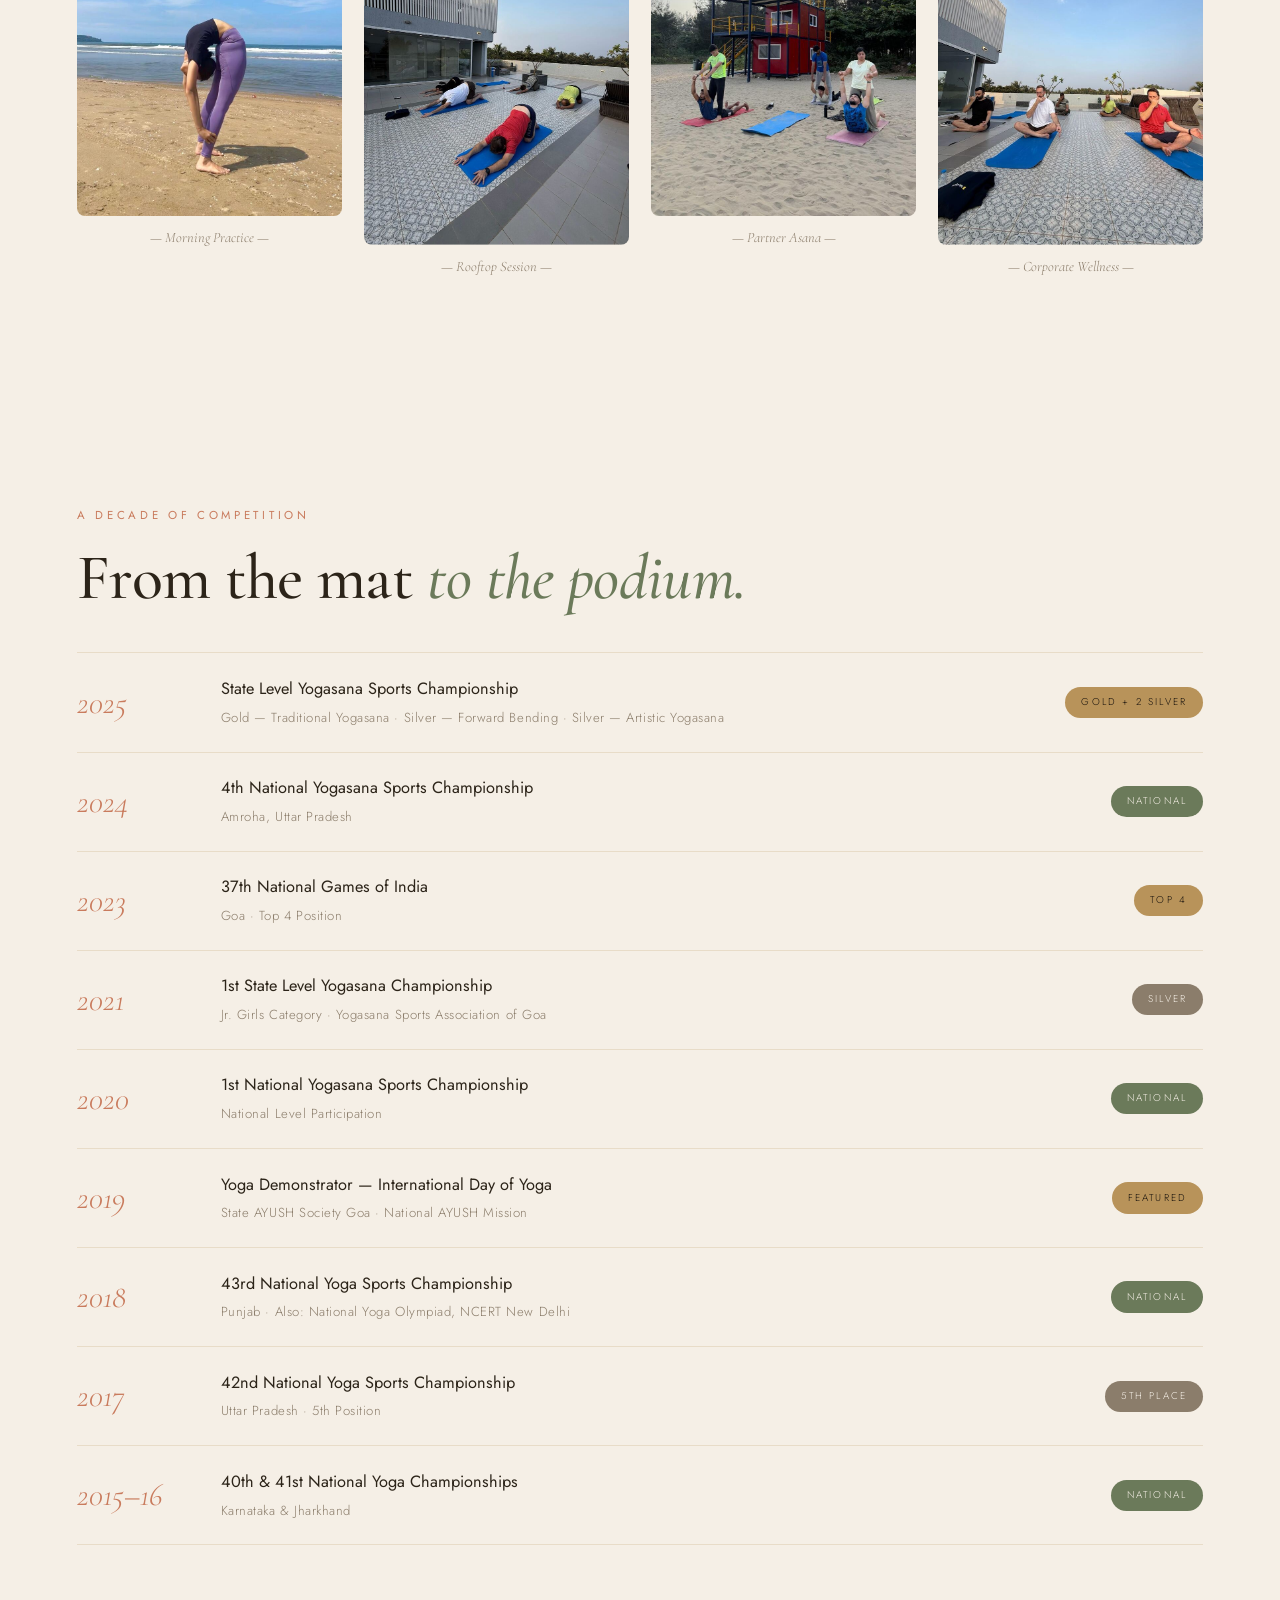
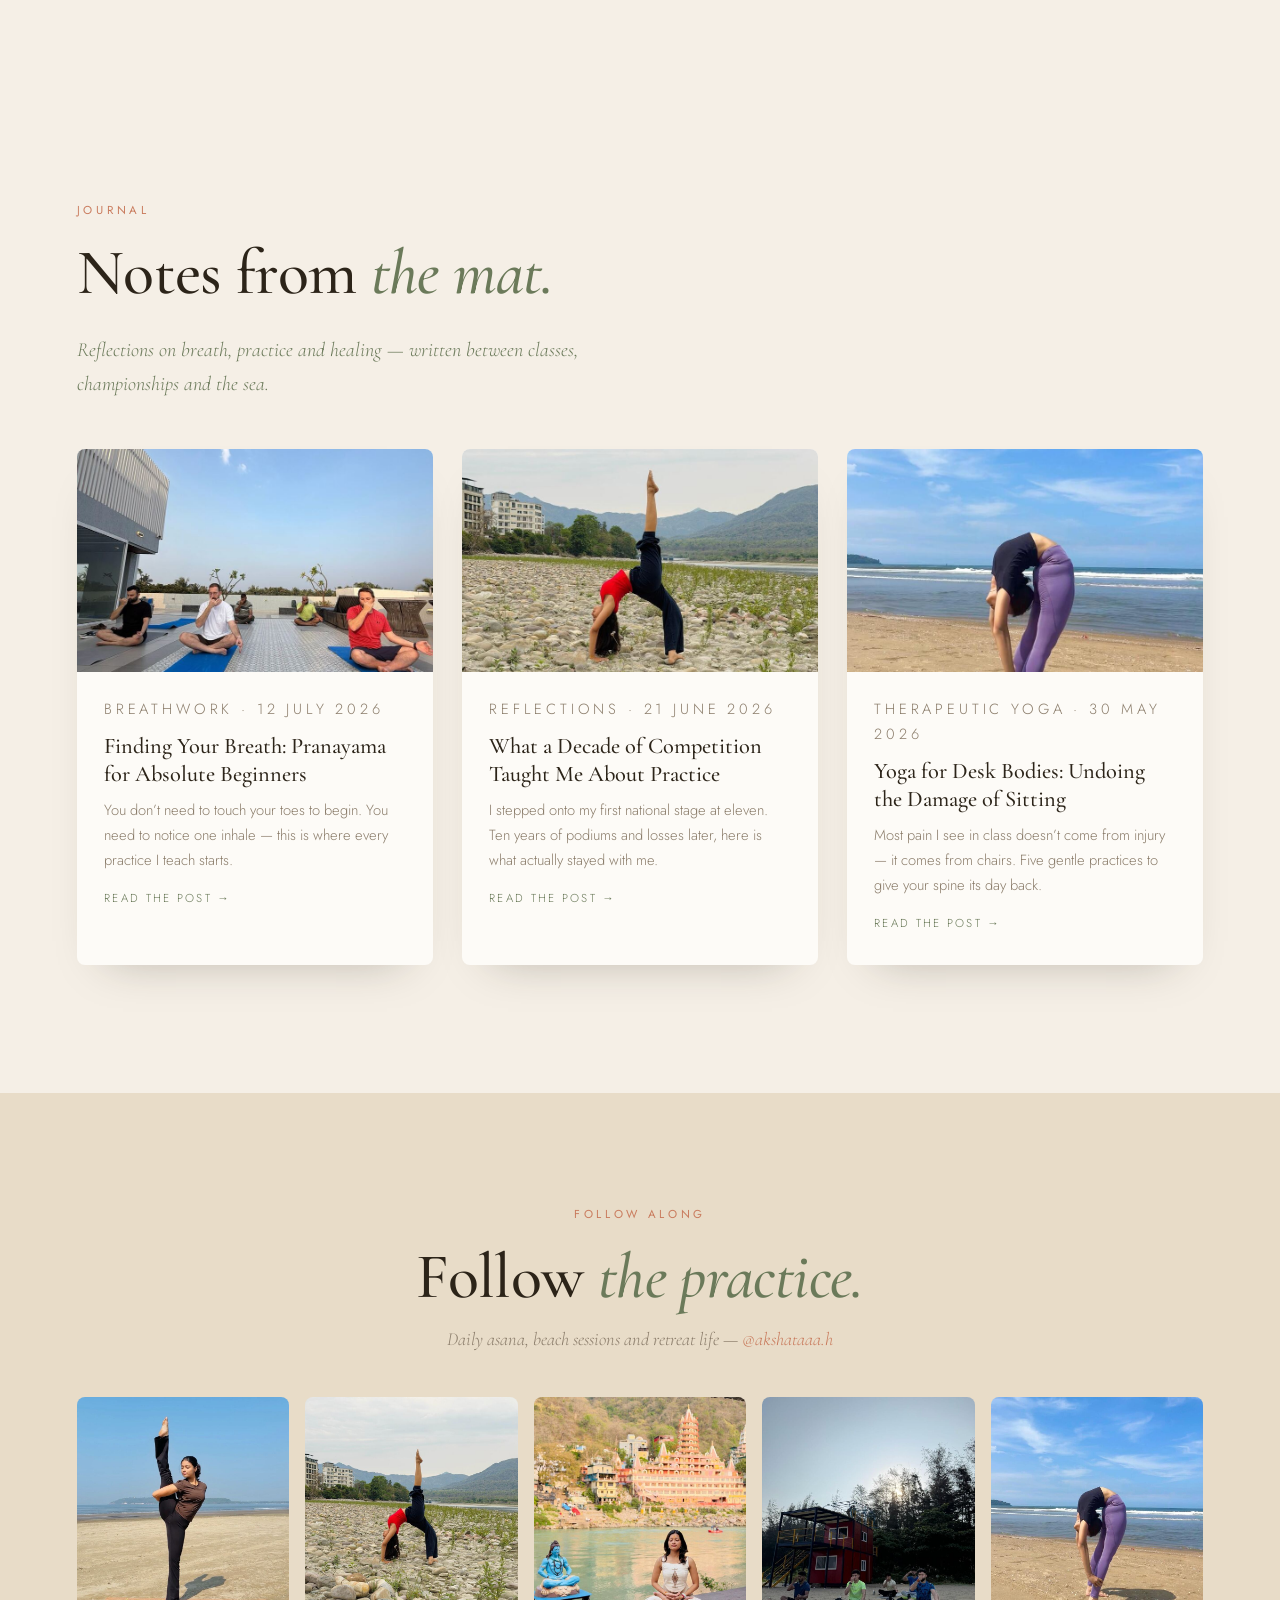
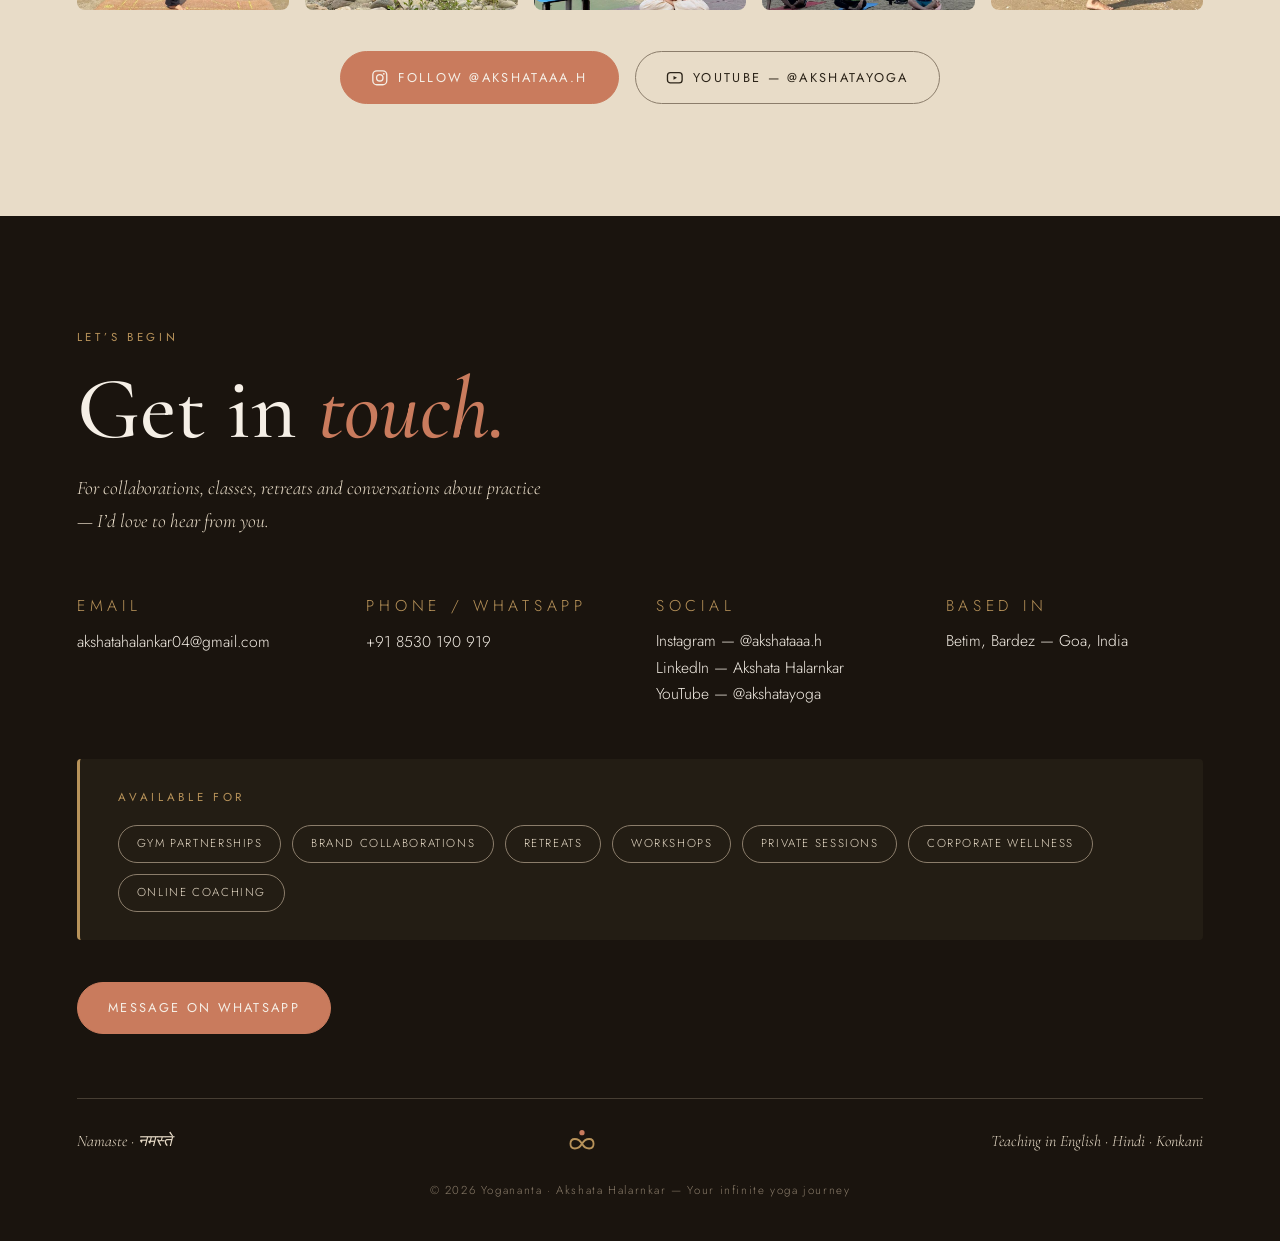
==== commit a9450636: "Add Testimonials nav link and Google rating badge Co-Authored-By: Claude Fable 5 <noreply@anthropic." ====
--- a/index.html
+++ b/index.html
@@ -3,12 +3,56 @@
 <head>
   <meta charset="UTF-8">
   <meta name="viewport" content="width=device-width, initial-scale=1.0">
-  <title>Yogananta — Akshata Halarnkar · Yoga &amp; Wellness, Goa</title>
-  <meta name="description" content="Yogananta — yoga & wellness with Akshata Halarnkar. Goa-based yoga instructor, national athlete and yoga therapist in training. Group classes, therapeutic yoga, retreats, private & corporate sessions.">
+  <title>Yoga Classes in Porvorim, Goa | Yogananta — Akshata Halarnkar</title>
+  <meta name="description" content="Yoga classes in Porvorim & Pilerne, Goa with Akshata Halarnkar — national athlete and yoga therapist in training. Group classes, Hatha, Iyengar & power yoga, online classes, therapeutic, private & corporate sessions.">
+  <link rel="canonical" href="https://yogananta.in/">
+
+  <!-- Social sharing -->
+  <meta property="og:type" content="website">
+  <meta property="og:site_name" content="Yogananta">
+  <meta property="og:title" content="Yoga Classes in Porvorim, Goa | Yogananta — Akshata Halarnkar">
+  <meta property="og:description" content="Group & private yoga classes in Porvorim, Goa. Hatha, Iyengar, power yoga, therapeutic yoga and online sessions with Akshata Halarnkar.">
+  <meta property="og:url" content="https://yogananta.in/">
+  <meta property="og:image" content="https://yogananta.in/assets/hero-rishikesh.jpg">
+  <meta name="twitter:card" content="summary_large_image">
+
+  <!-- Local business structured data -->
+  <script type="application/ld+json">
+  {
+    "@context": "https://schema.org",
+    "@type": "ExerciseGym",
+    "name": "Yoga classes by YogAnanta",
+    "alternateName": "Yogananta",
+    "description": "Yoga studio in Porvorim, Goa offering group lessons, family yoga, Hatha yoga, Iyengar yoga, power yoga, private lessons and online classes, led by Akshata Halarnkar.",
+    "url": "https://yogananta.in/",
+    "telephone": "+91 85301 90919",
+    "image": "https://yogananta.in/assets/hero-rishikesh.jpg",
+    "priceRange": "₹₹",
+    "address": {
+      "@type": "PostalAddress",
+      "streetAddress": "Jnyan Vikas School, PDA Colony, Pilerne",
+      "addressLocality": "Porvorim",
+      "addressRegion": "Goa",
+      "postalCode": "403521",
+      "addressCountry": "IN"
+    },
+    "areaServed": ["Porvorim", "Pilerne", "Nerul", "Goa"],
+    "founder": {
+      "@type": "Person",
+      "name": "Akshata Halarnkar",
+      "jobTitle": "Yoga Instructor"
+    },
+    "sameAs": [
+      "https://www.instagram.com/akshataaa.h/",
+      "https://www.youtube.com/@akshatayoga"
+    ]
+  }
+  </script>
+
   <link rel="preconnect" href="https://fonts.googleapis.com">
   <link rel="preconnect" href="https://fonts.gstatic.com" crossorigin>
   <link href="https://fonts.googleapis.com/css2?family=Cormorant+Garamond:ital,wght@0,400;0,500;0,600;1,400;1,500;1,600&family=Jost:wght@200;300;400;500&display=swap" rel="stylesheet">
-  <link rel="stylesheet" href="css/style.css?v=5">
+  <link rel="stylesheet" href="css/style.css?v=7">
   <link rel="icon" href="data:image/svg+xml,%3Csvg xmlns='http://www.w3.org/2000/svg' viewBox='0 0 80 52'%3E%3Ccircle cx='40' cy='9' r='5' fill='%23C97B5D'/%3E%3Cpath d='M40 30 C33 18 18 18 18 30 C18 42 33 42 40 30 C47 18 62 18 62 30 C62 42 47 42 40 30 Z' fill='none' stroke='%23B8935A' stroke-width='4'/%3E%3C/svg%3E">
 </head>
 <body>
@@ -30,6 +74,7 @@
       <a href="#experience">Experience</a>
       <a href="#retreats">Retreats</a>
       <a href="#championships">Achievements</a>
+      <a href="#testimonials">Testimonials</a>
       <a href="#journal">Journal</a>
       <a href="#contact">Contact</a>
       <a class="btn btn--solid nav__cta" href="https://wa.me/918530190919?text=Namaste%20Akshata%2C%20I%27d%20like%20to%20book%20a%20yoga%20session."
@@ -321,6 +366,10 @@
   <section class="section testimonials" id="testimonials">
     <p class="eyebrow reveal">What students say</p>
     <h2 class="headline reveal">Words from <em>the practice.</em></h2>
+    <a class="google-badge reveal" href="https://www.google.com/search?q=Yoga+classes+by+YogAnanta+Porvorim+Goa+reviews" target="_blank" rel="noopener">
+      <span class="google-badge__stars" aria-hidden="true">★★★★★</span>
+      <span class="google-badge__text"><strong>5.0</strong> rating · 12 Google reviews</span>
+    </a>
     <div class="testimonials__grid">
       <figure class="quote-card reveal">
         <div class="quote-card__mark" aria-hidden="true">“</div>
--- a/css/style.css
+++ b/css/style.css
@@ -643,6 +643,24 @@
 }
 
 /* ═══════════ TESTIMONIALS ═══════════ */
+.google-badge {
+  display: inline-flex;
+  align-items: center;
+  gap: 0.7rem;
+  margin-top: 1.4rem;
+  padding: 0.55rem 1.2rem;
+  border: 1px solid var(--sand);
+  border-radius: 999px;
+  text-decoration: none;
+  color: inherit;
+  font-size: 0.85rem;
+  letter-spacing: 0.08em;
+  transition: border-color 0.3s ease;
+}
+.google-badge:hover { border-color: var(--gold); }
+.google-badge__stars { color: var(--gold); letter-spacing: 0.18em; }
+.google-badge__text strong { font-weight: 500; }
+
 .testimonials__grid {
   display: grid;
   grid-template-columns: repeat(3, 1fr);
@@ -1076,19 +1094,31 @@
   .stats { grid-template-columns: 1fr 1fr; row-gap: 2rem; }
 
   .nav__toggle { display: flex; }
+  /* backdrop-filter on .nav traps fixed children, so disable it on mobile */
+  .nav {
+    background: var(--cream);
+    backdrop-filter: none;
+    -webkit-backdrop-filter: none;
+  }
   .nav__links {
     position: fixed;
-    inset: 0;
-    top: 64px;
+    top: 0;
+    left: 0;
+    right: 0;
+    bottom: 0;
+    padding-top: 72px;
+    z-index: -1;
     flex-direction: column;
     justify-content: center;
-    gap: 2rem;
+    gap: 1.4rem;
     background: var(--cream);
+    overflow-y: auto;
     transform: translateX(100%);
     transition: transform 0.35s ease;
   }
   .nav__links.is-open { transform: none; }
-  .nav__links a:not(.btn) { font-size: 1rem; }
+  .nav__links a:not(.btn) { font-size: 1.05rem; }
+  .nav__cta { margin-top: 0.6rem; }
 }
 
 @media (max-width: 560px) {
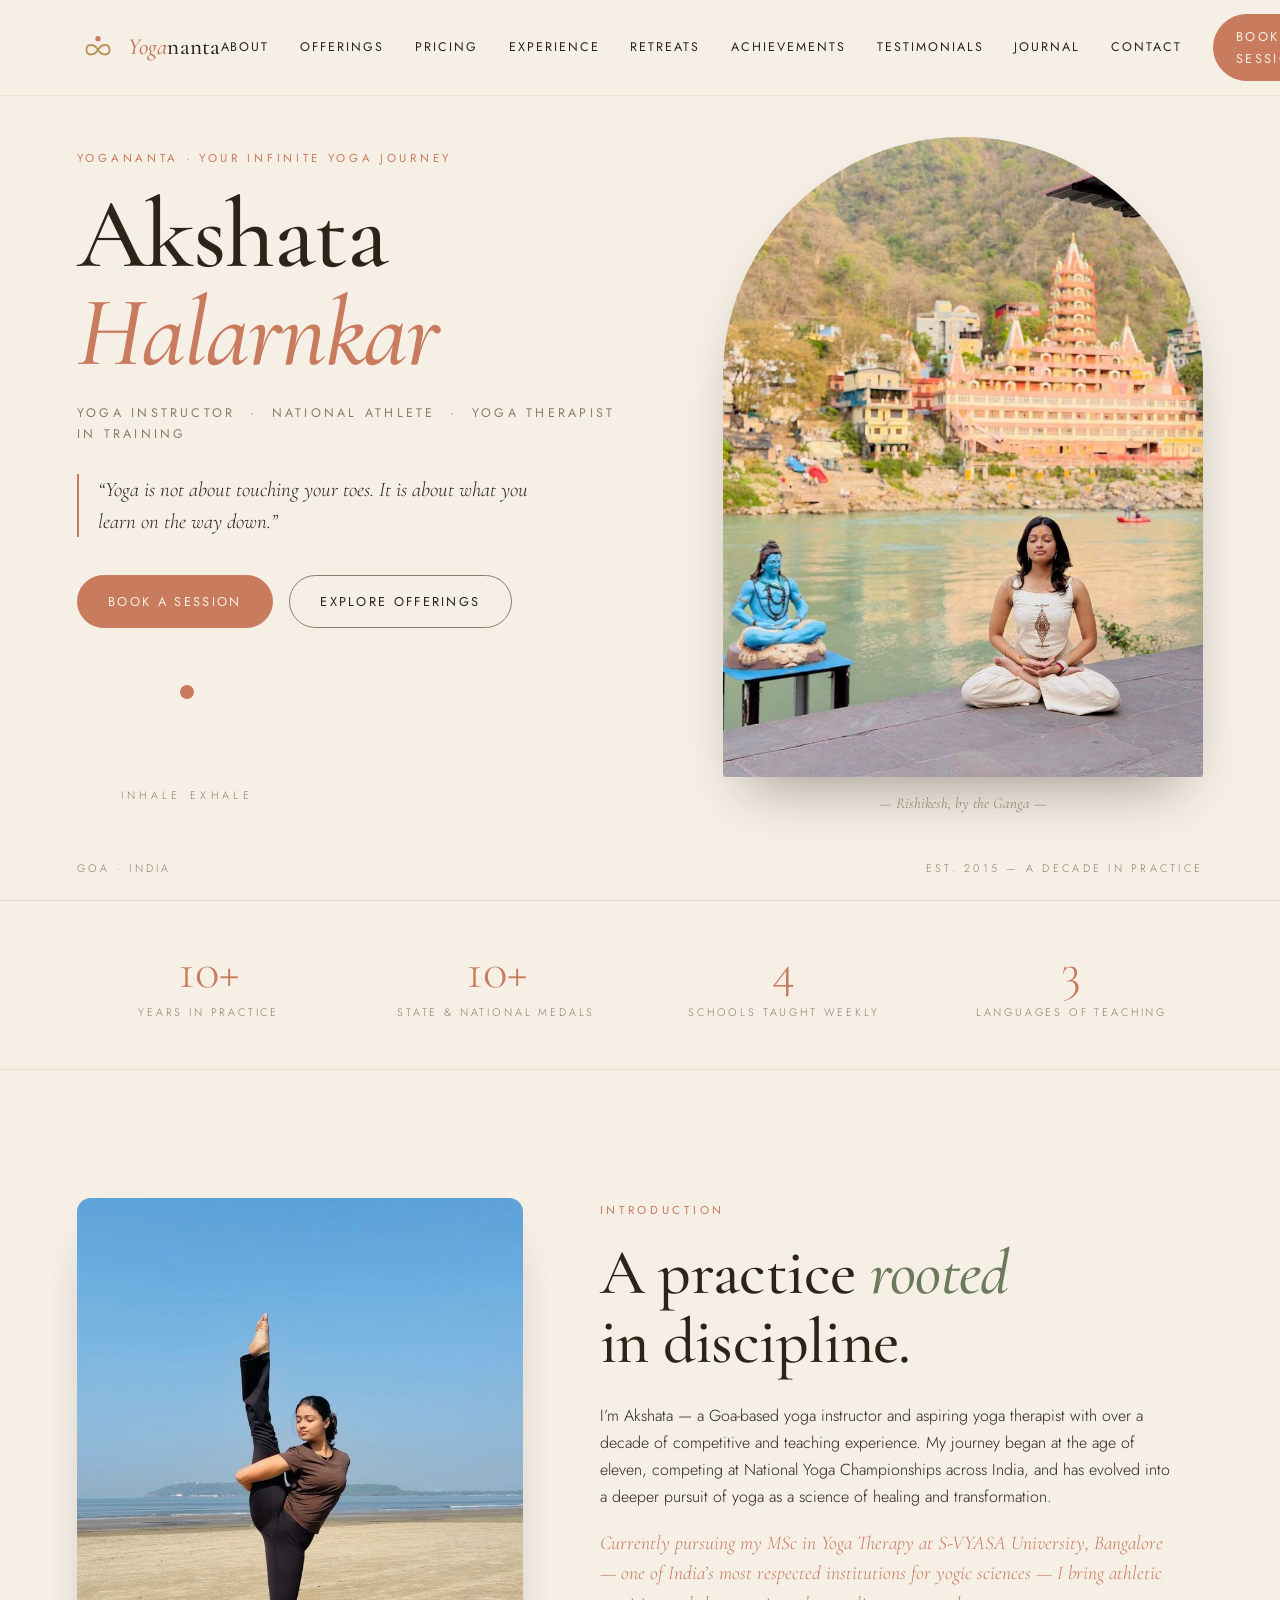
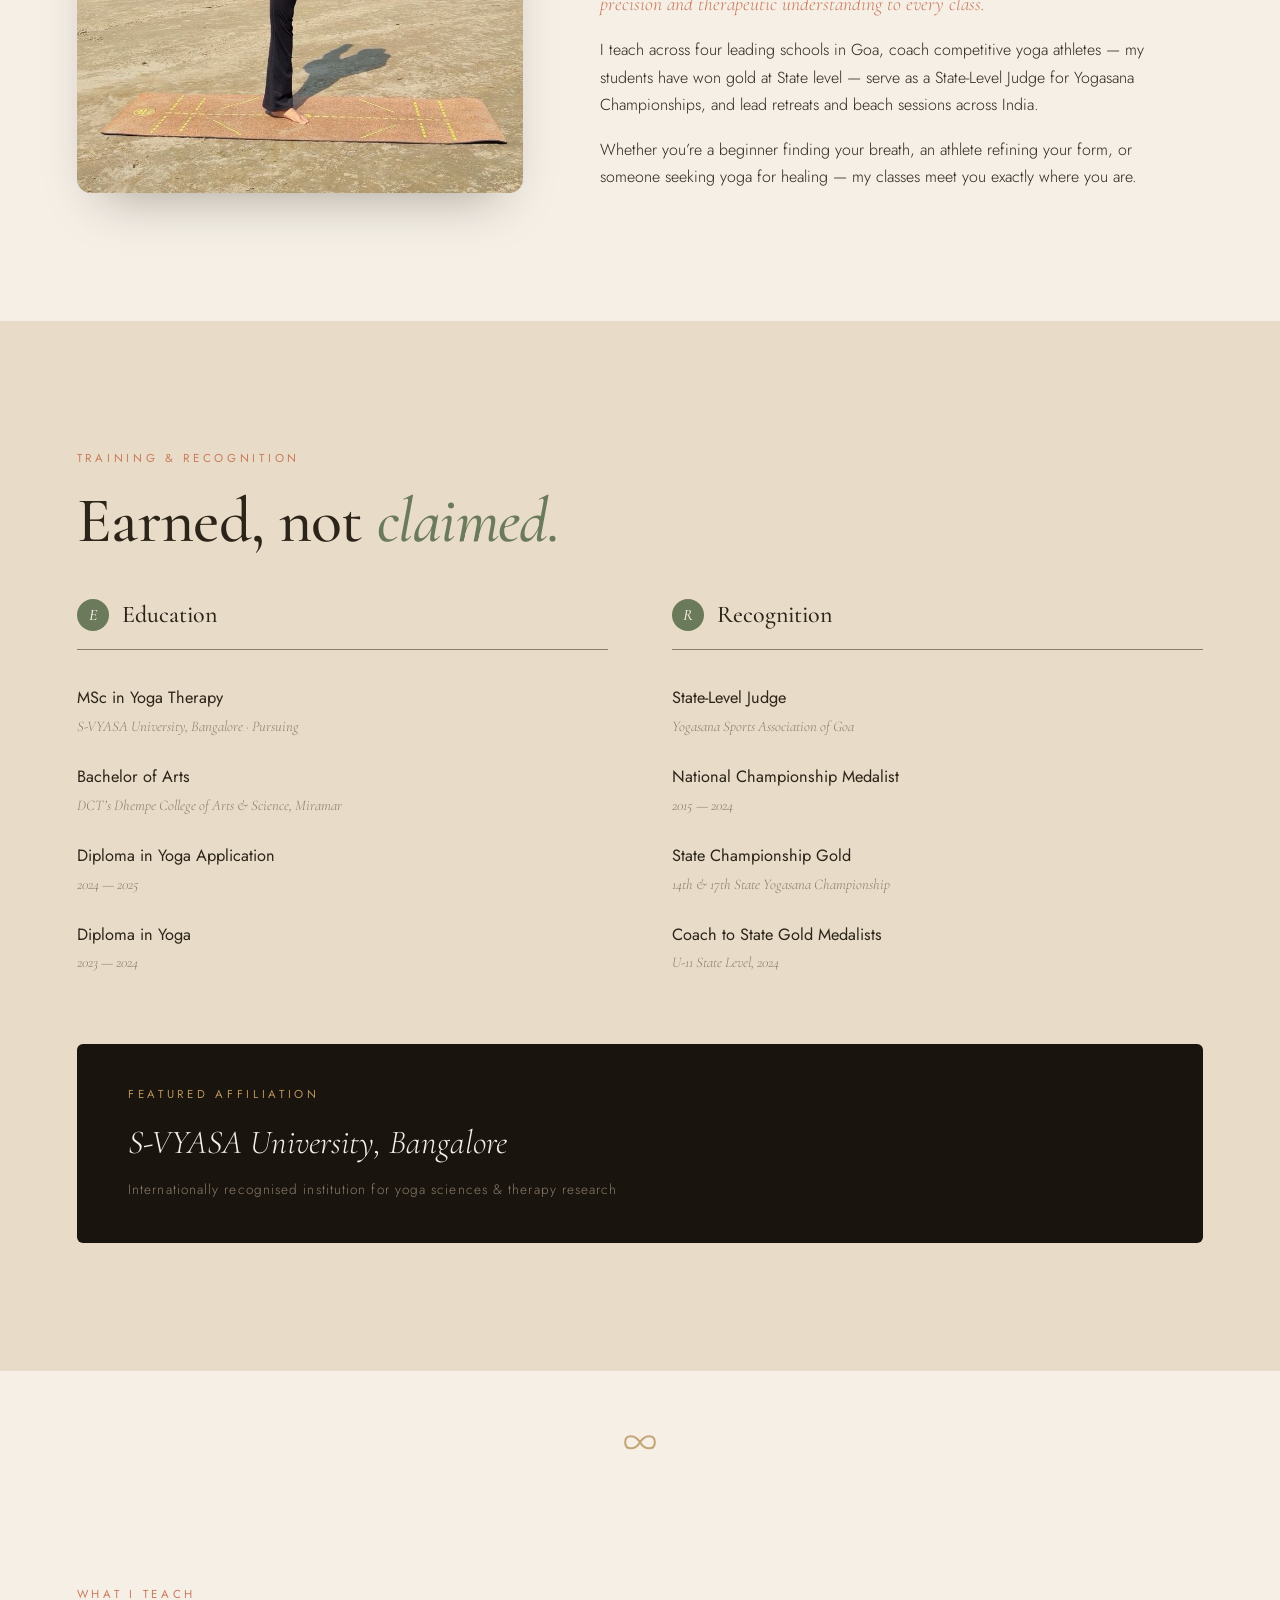
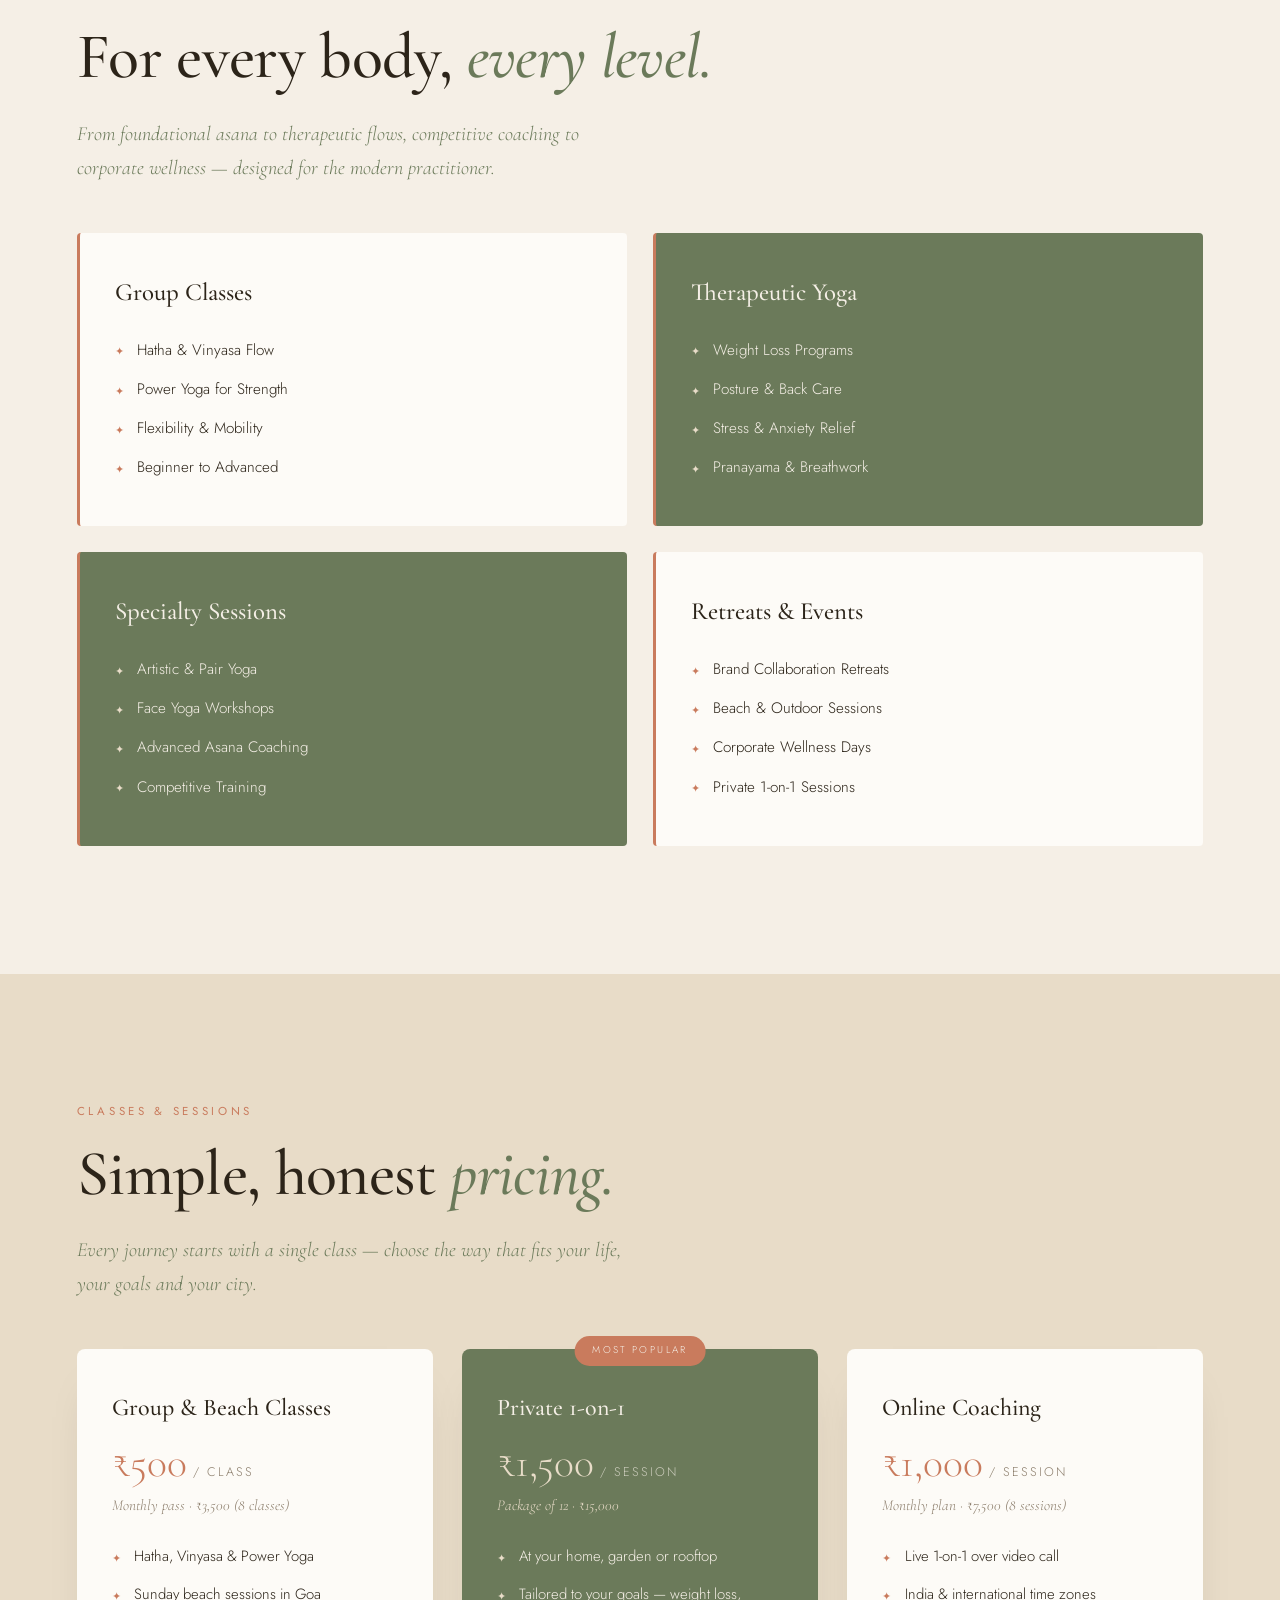
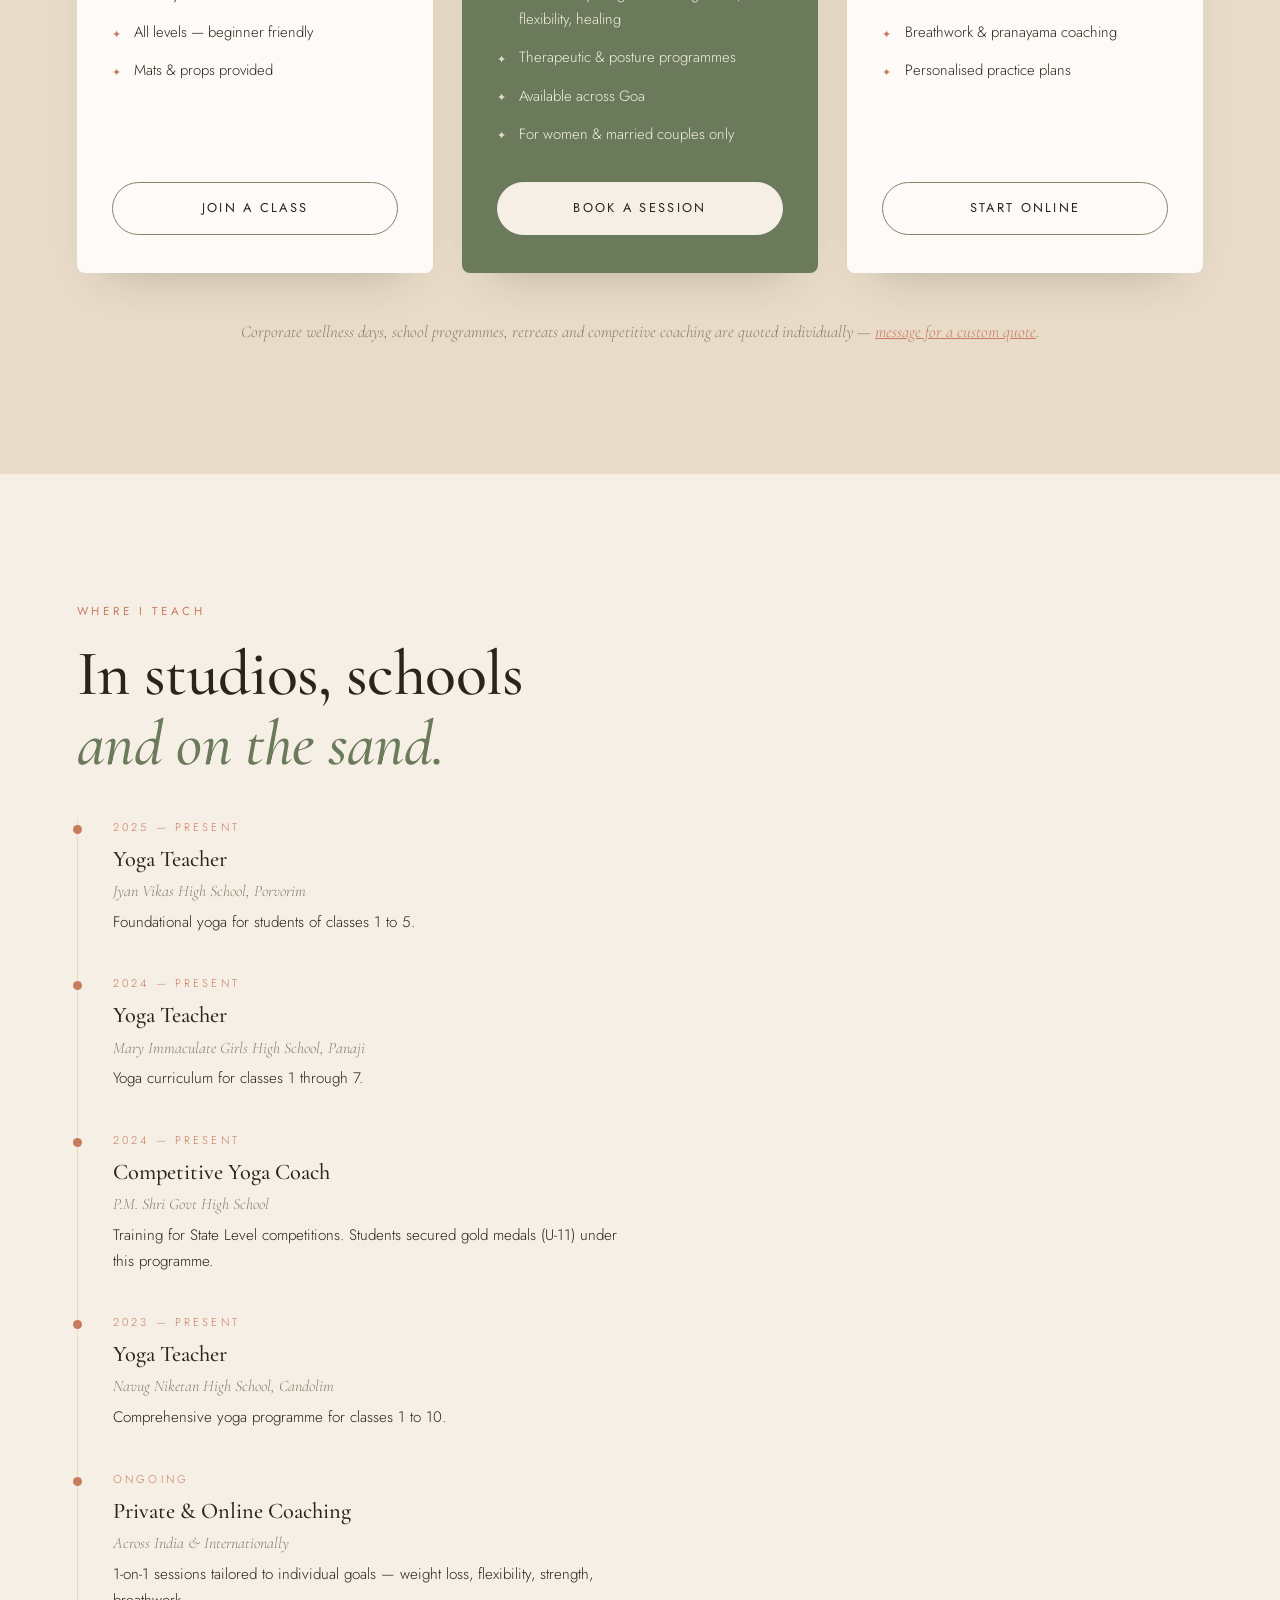
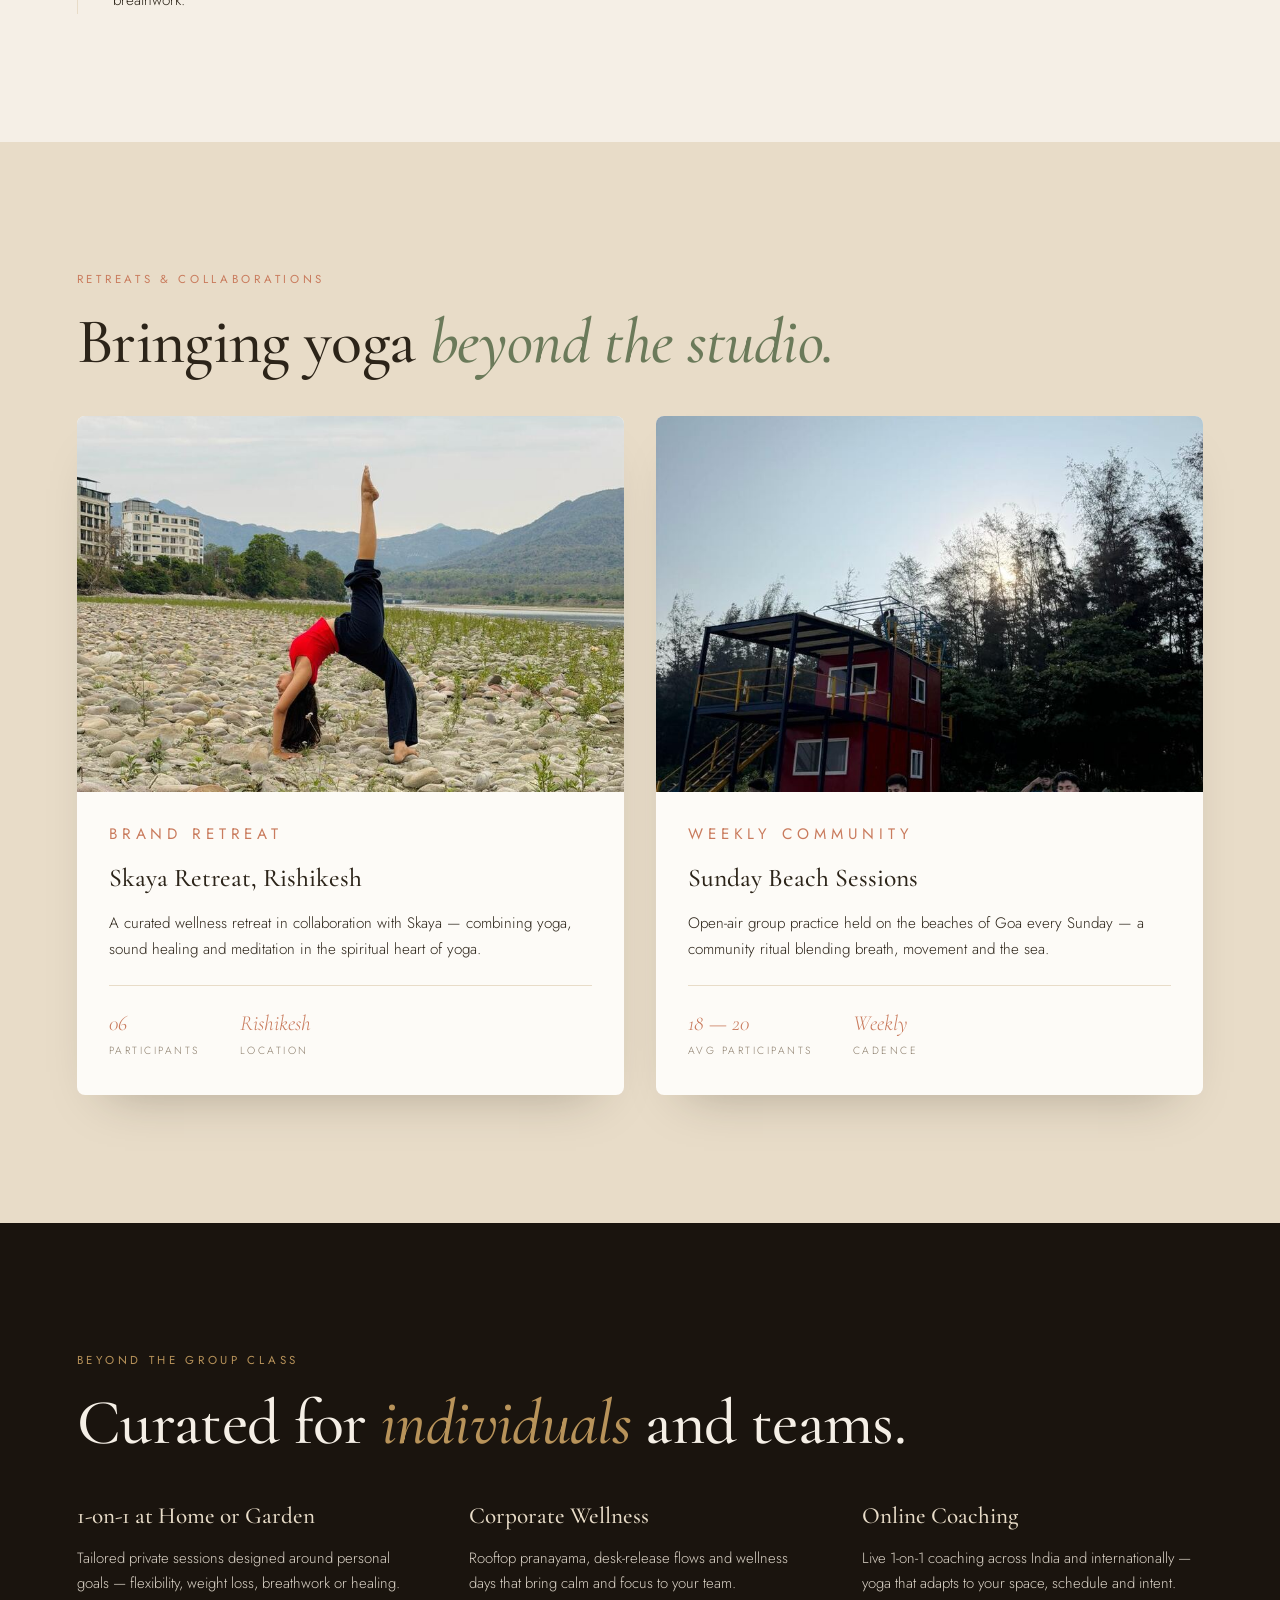
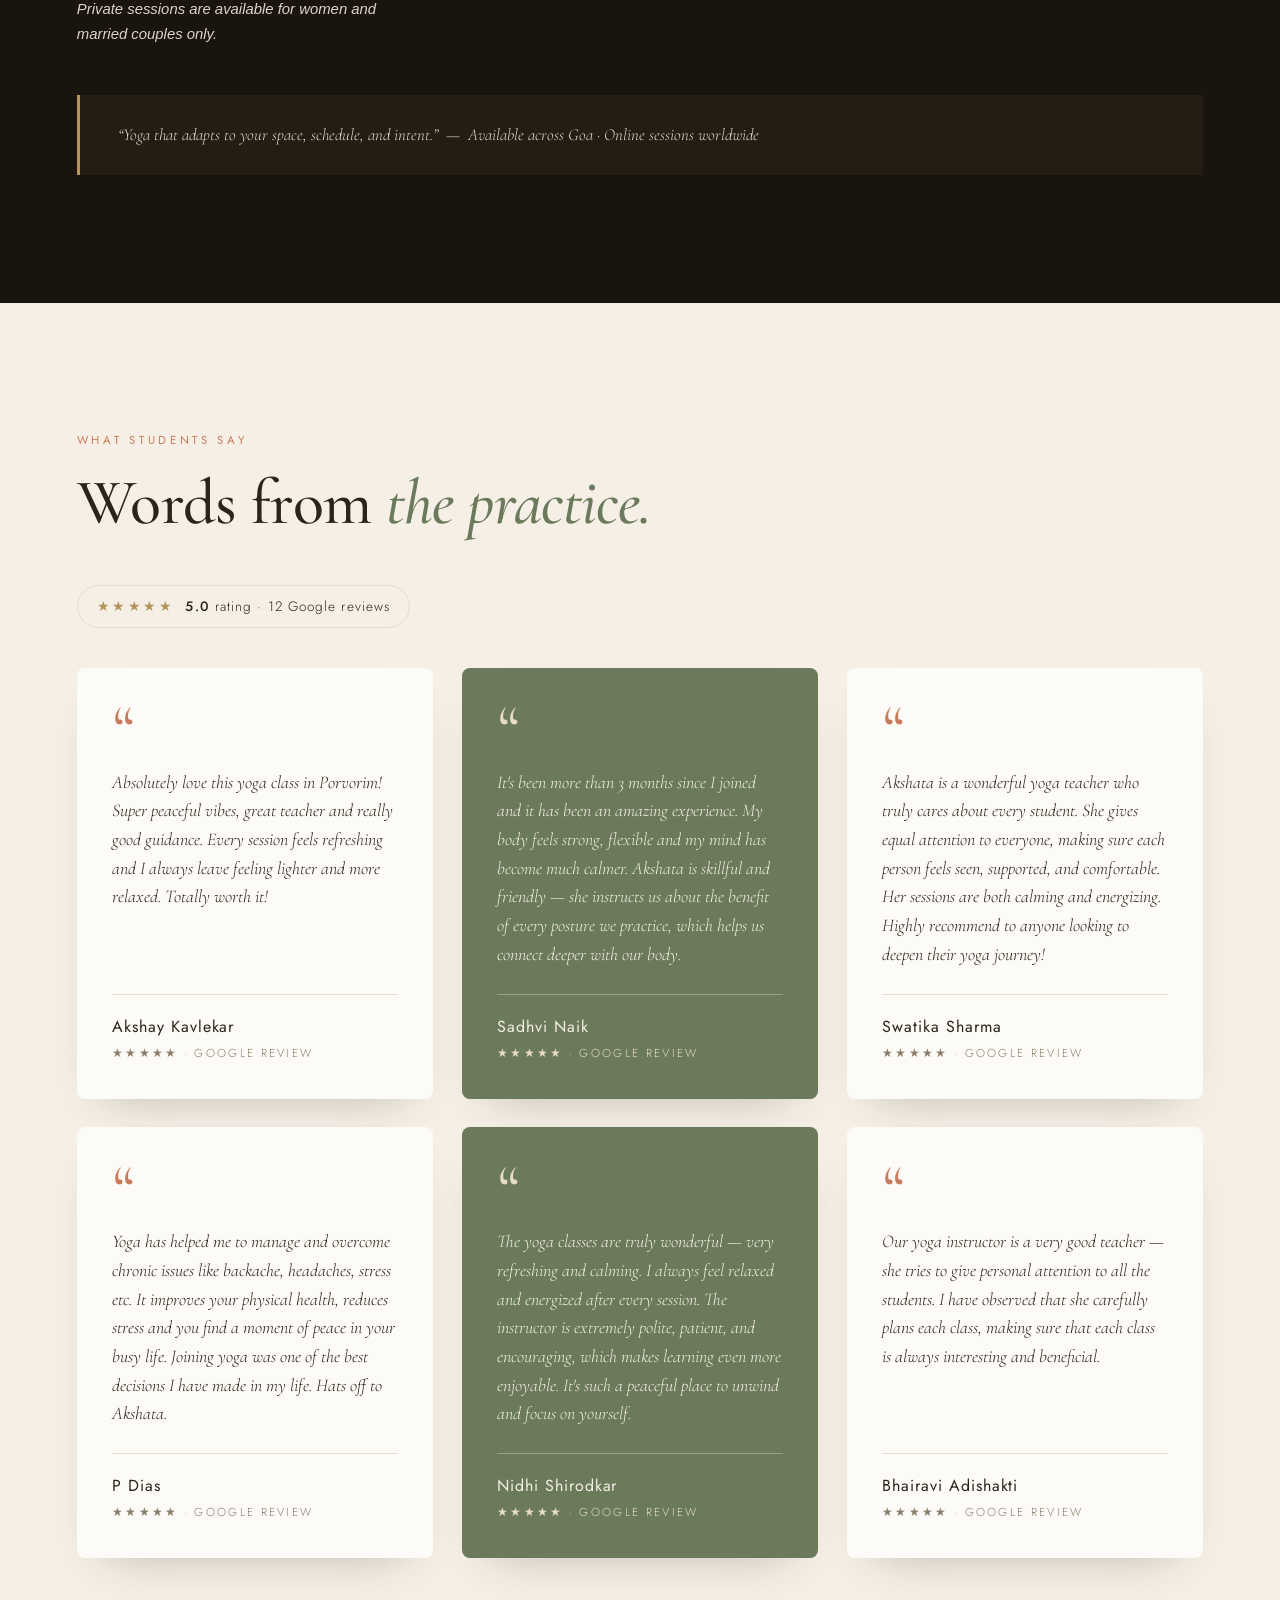
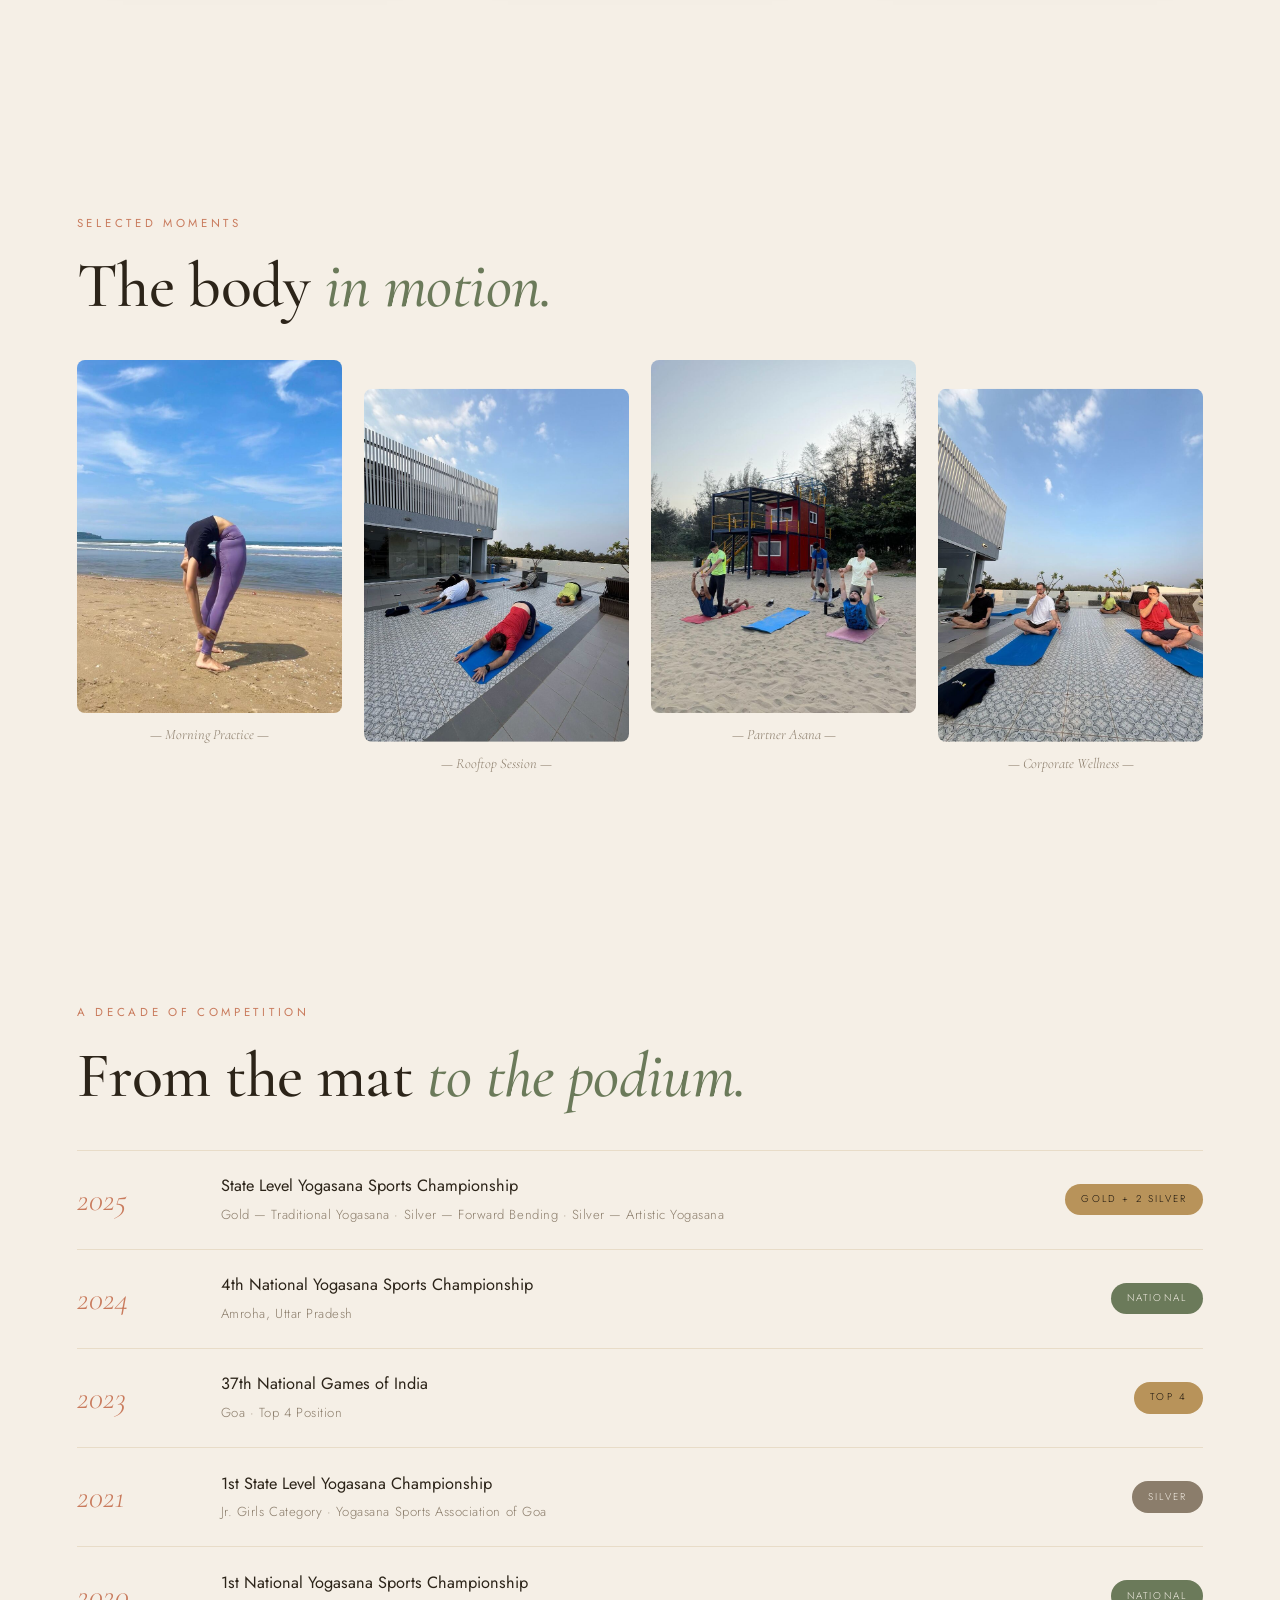
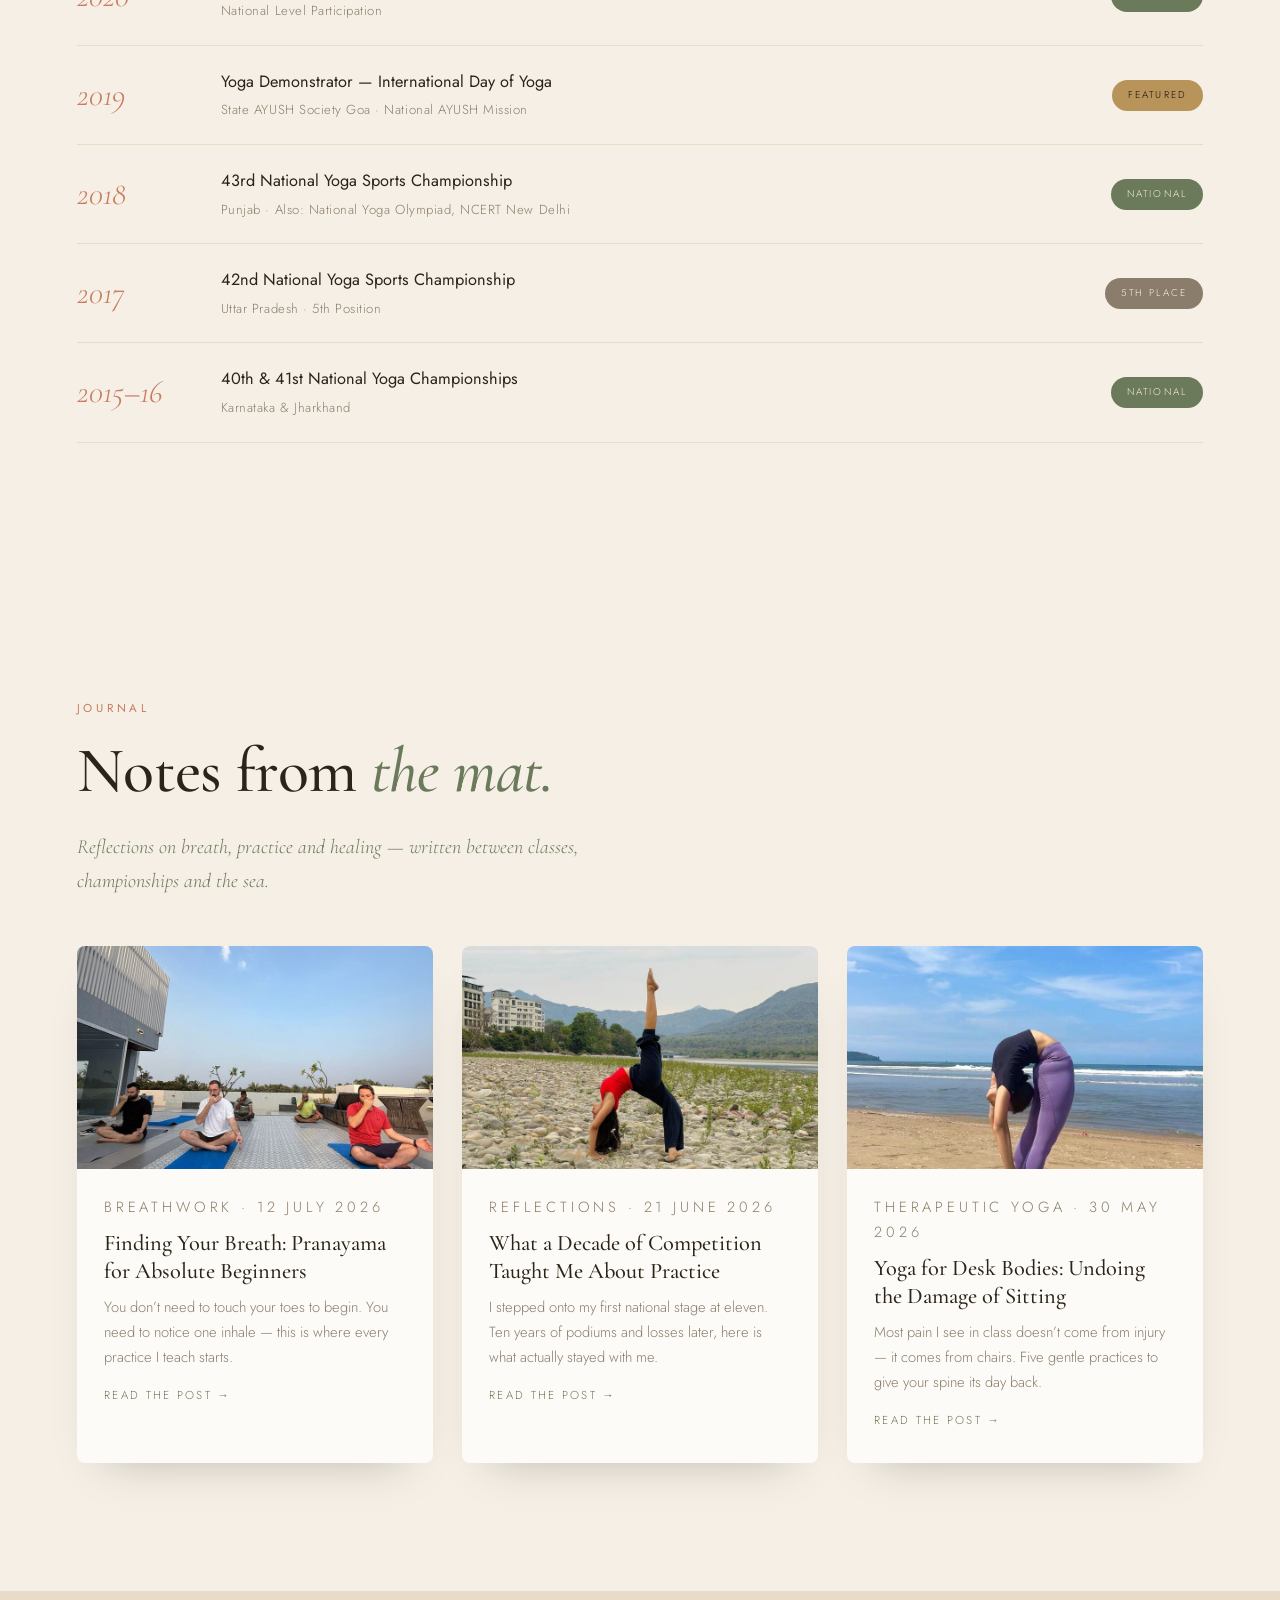
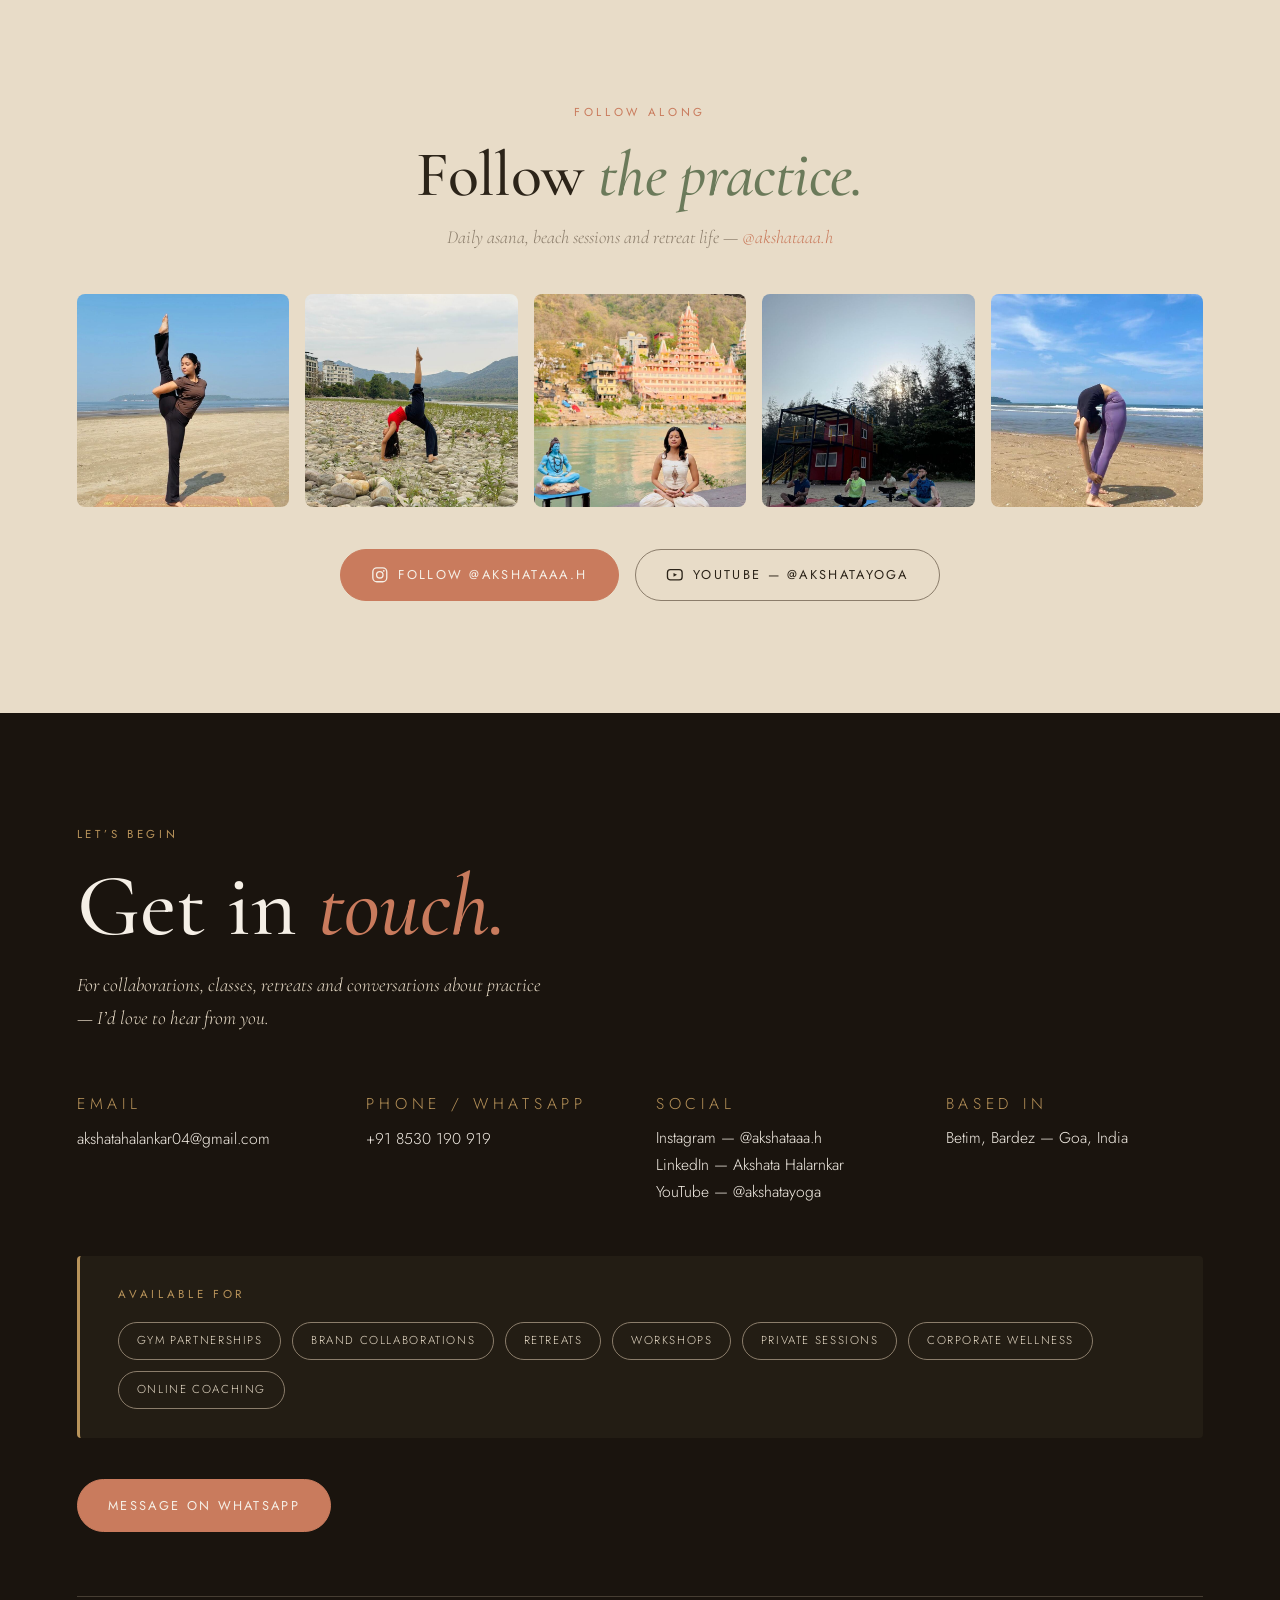
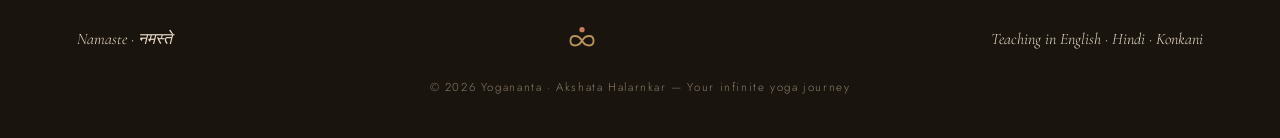
==== commit 42c208bc: "Replace placeholder testimonials with real Google reviews Co-Authored-By: Claude Fable 5 <noreply@an" ====
--- a/index.html
+++ b/index.html
@@ -373,26 +373,50 @@
     <div class="testimonials__grid">
       <figure class="quote-card reveal">
         <div class="quote-card__mark" aria-hidden="true">“</div>
-        <blockquote>I joined Akshata's online sessions to lose weight and found much more — my back pain is gone, I sleep better, and I actually look forward to the mat. She adapts every session to how my body feels that day.</blockquote>
+        <blockquote>Absolutely love this yoga class in Porvorim! Super peaceful vibes, great teacher and really good guidance. Every session feels refreshing and I always leave feeling lighter and more relaxed. Totally worth it!</blockquote>
         <figcaption>
-          <span class="quote-card__name">Priya S.</span>
-          <span class="quote-card__role">Private online coaching · Mumbai</span>
+          <span class="quote-card__name">Akshay Kavlekar</span>
+          <span class="quote-card__role">★★★★★ · Google review</span>
         </figcaption>
       </figure>
       <figure class="quote-card quote-card--accent reveal">
         <div class="quote-card__mark" aria-hidden="true">“</div>
-        <blockquote>Our team's rooftop pranayama morning was the most talked-about wellness day we've run. Akshata made twenty stressed engineers slow down and breathe — no small feat. Calm, professional, brilliant.</blockquote>
+        <blockquote>It's been more than 3 months since I joined and it has been an amazing experience. My body feels strong, flexible and my mind has become much calmer. Akshata is skillful and friendly — she instructs us about the benefit of every posture we practice, which helps us connect deeper with our body.</blockquote>
         <figcaption>
-          <span class="quote-card__name">Rohan D.</span>
-          <span class="quote-card__role">Corporate wellness day · Goa</span>
+          <span class="quote-card__name">Sadhvi Naik</span>
+          <span class="quote-card__role">★★★★★ · Google review</span>
         </figcaption>
       </figure>
       <figure class="quote-card reveal">
         <div class="quote-card__mark" aria-hidden="true">“</div>
-        <blockquote>Sunday beach sessions changed my relationship with yoga. Practising with the sea, guided by someone who competed at national level yet teaches with such patience — it's the best hour of my week.</blockquote>
+        <blockquote>Akshata is a wonderful yoga teacher who truly cares about every student. She gives equal attention to everyone, making sure each person feels seen, supported, and comfortable. Her sessions are both calming and energizing. Highly recommend to anyone looking to deepen their yoga journey!</blockquote>
         <figcaption>
-          <span class="quote-card__name">Elena M.</span>
-          <span class="quote-card__role">Sunday beach community · Candolim</span>
+          <span class="quote-card__name">Swatika Sharma</span>
+          <span class="quote-card__role">★★★★★ · Google review</span>
+        </figcaption>
+      </figure>
+      <figure class="quote-card reveal">
+        <div class="quote-card__mark" aria-hidden="true">“</div>
+        <blockquote>Yoga has helped me to manage and overcome chronic issues like backache, headaches, stress etc. It improves your physical health, reduces stress and you find a moment of peace in your busy life. Joining yoga was one of the best decisions I have made in my life. Hats off to Akshata.</blockquote>
+        <figcaption>
+          <span class="quote-card__name">P Dias</span>
+          <span class="quote-card__role">★★★★★ · Google review</span>
+        </figcaption>
+      </figure>
+      <figure class="quote-card quote-card--accent reveal">
+        <div class="quote-card__mark" aria-hidden="true">“</div>
+        <blockquote>The yoga classes are truly wonderful — very refreshing and calming. I always feel relaxed and energized after every session. The instructor is extremely polite, patient, and encouraging, which makes learning even more enjoyable. It's such a peaceful place to unwind and focus on yourself.</blockquote>
+        <figcaption>
+          <span class="quote-card__name">Nidhi Shirodkar</span>
+          <span class="quote-card__role">★★★★★ · Google review</span>
+        </figcaption>
+      </figure>
+      <figure class="quote-card reveal">
+        <div class="quote-card__mark" aria-hidden="true">“</div>
+        <blockquote>Our yoga instructor is a very good teacher — she tries to give personal attention to all the students. I have observed that she carefully plans each class, making sure that each class is always interesting and beneficial.</blockquote>
+        <figcaption>
+          <span class="quote-card__name">Bhairavi Adishakti</span>
+          <span class="quote-card__role">★★★★★ · Google review</span>
         </figcaption>
       </figure>
     </div>
